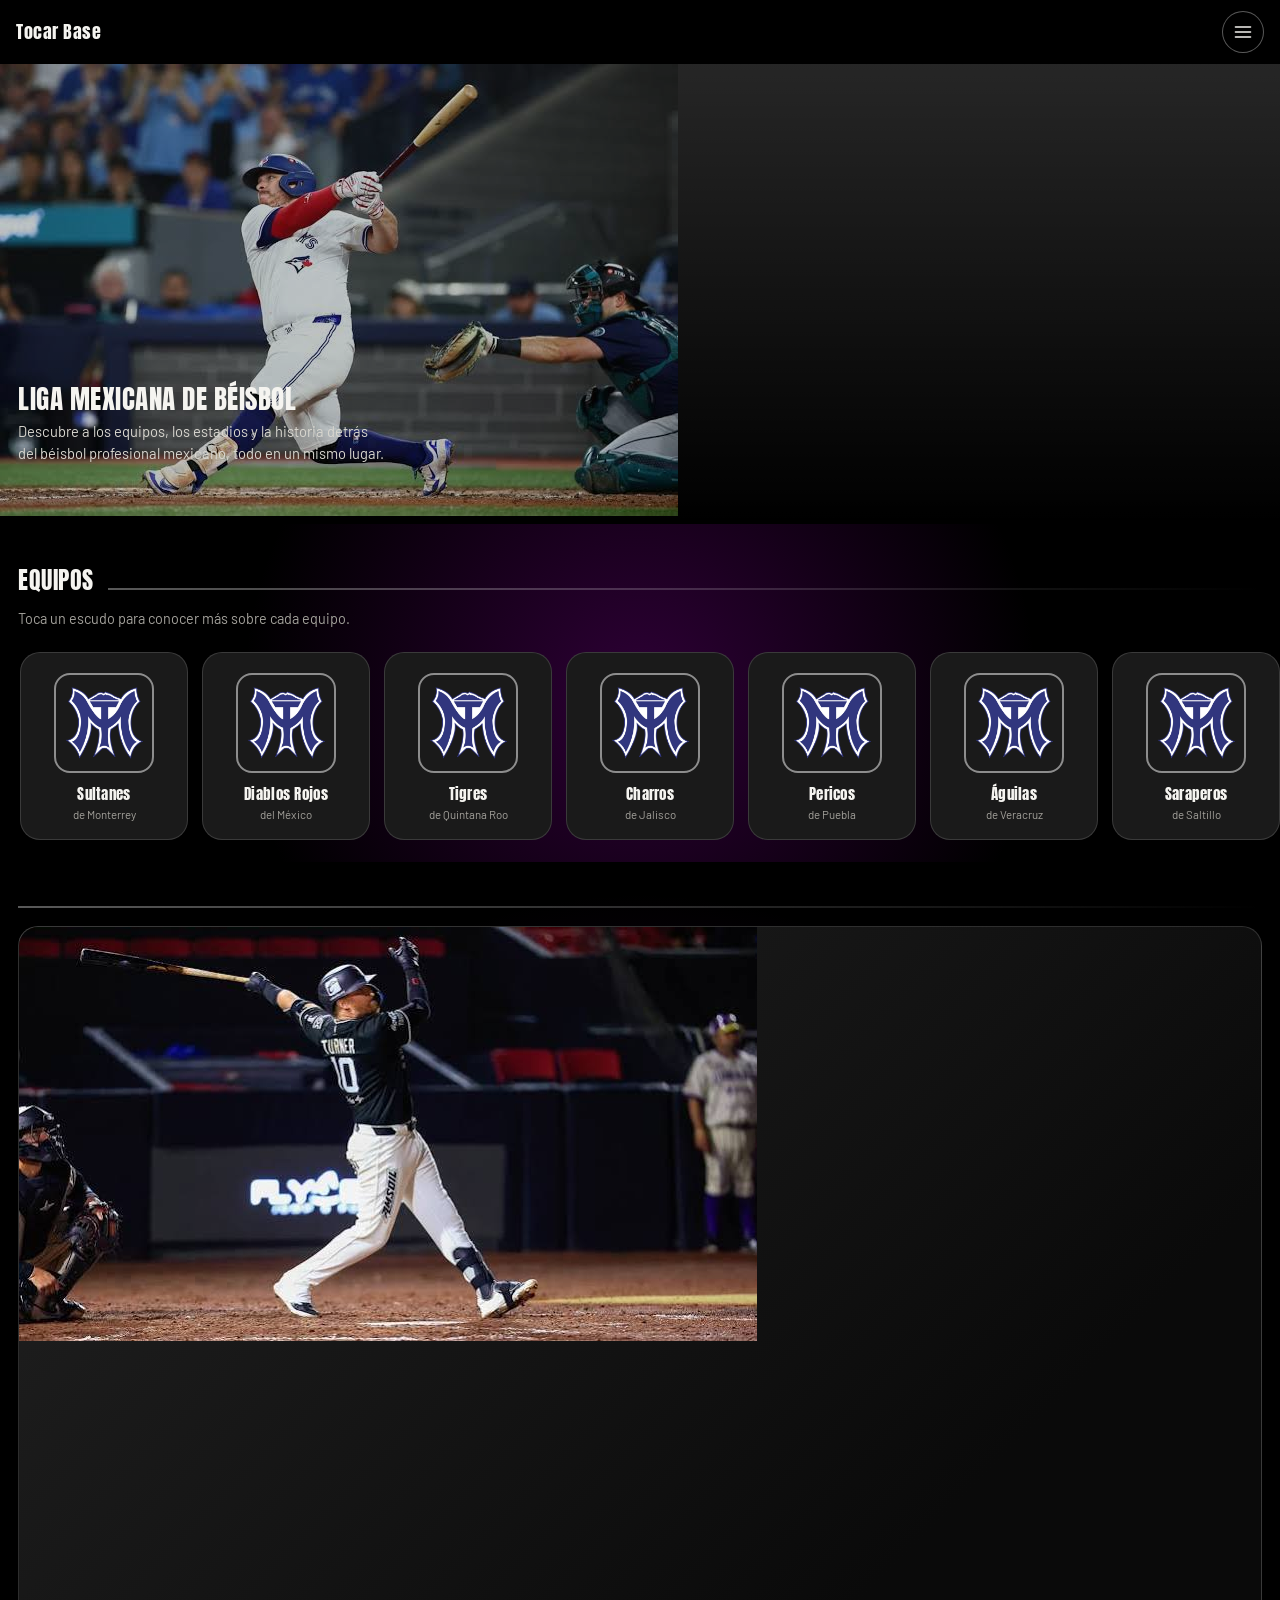
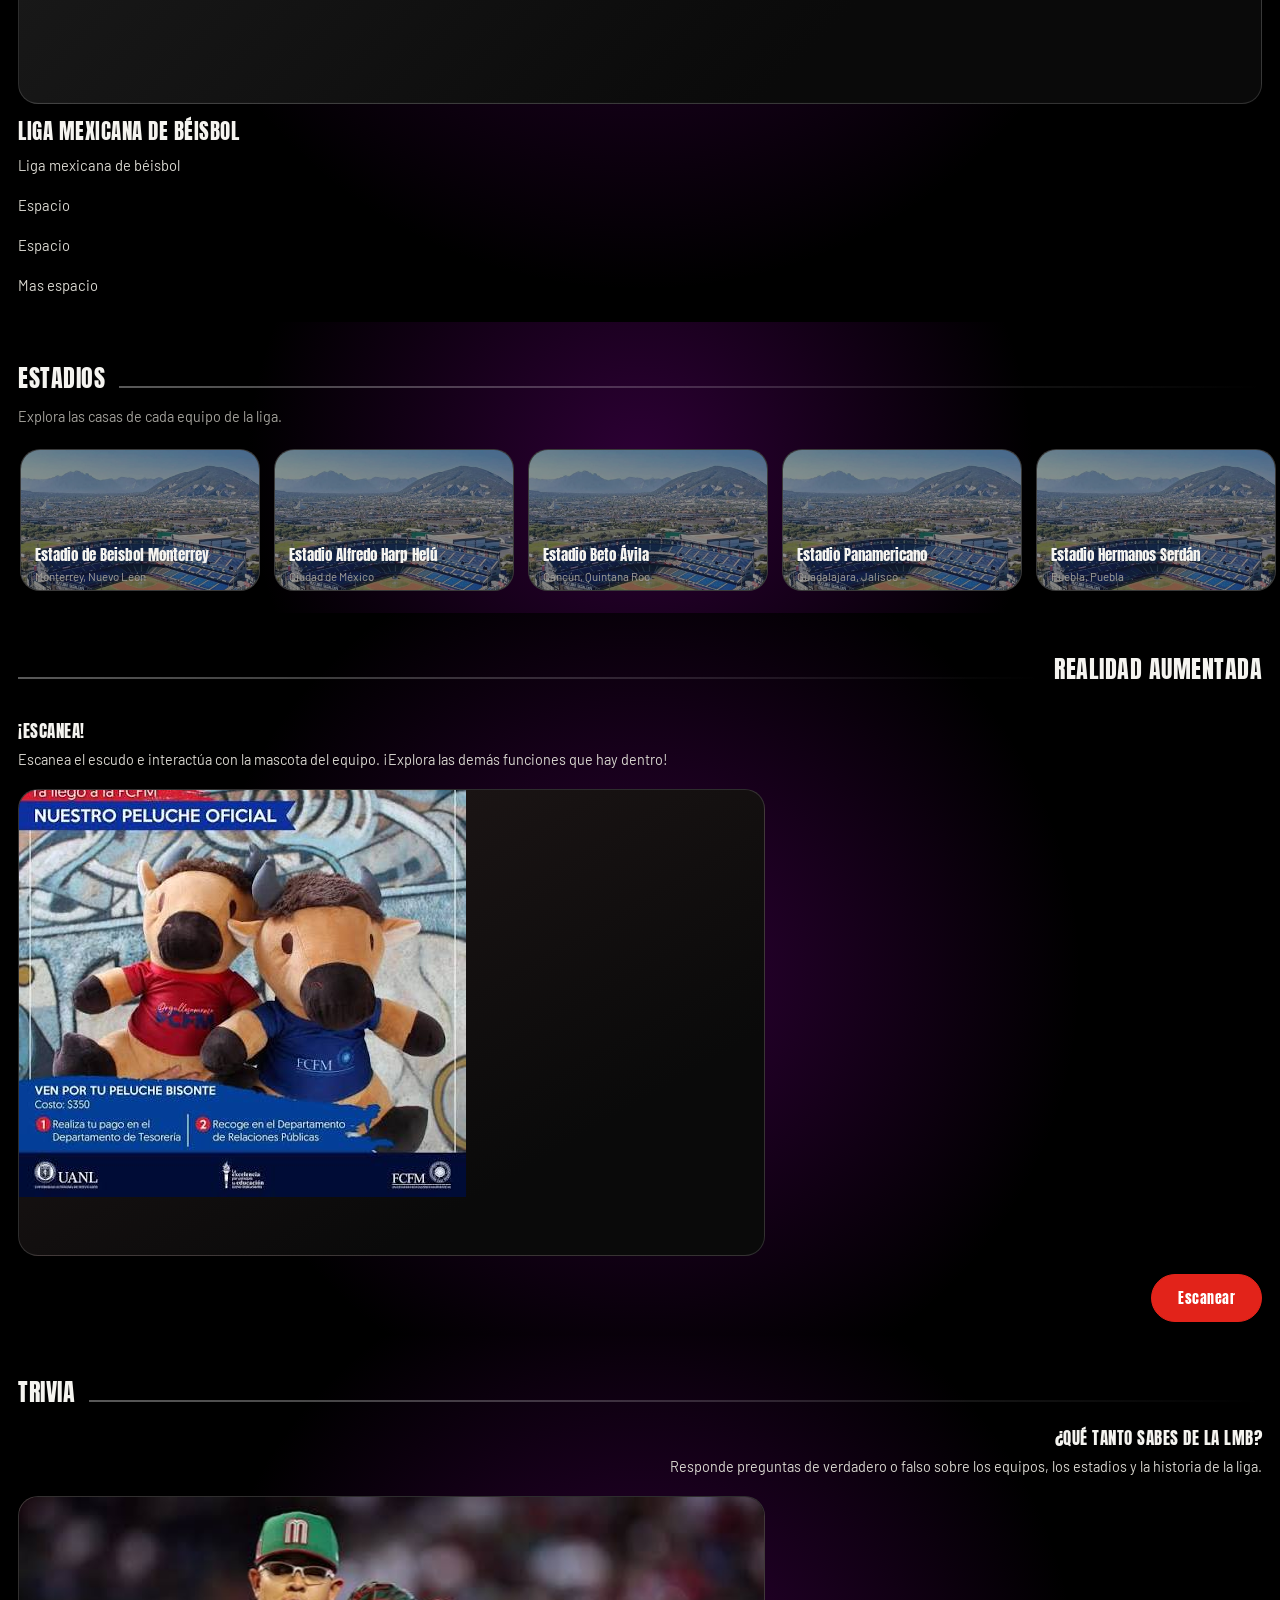
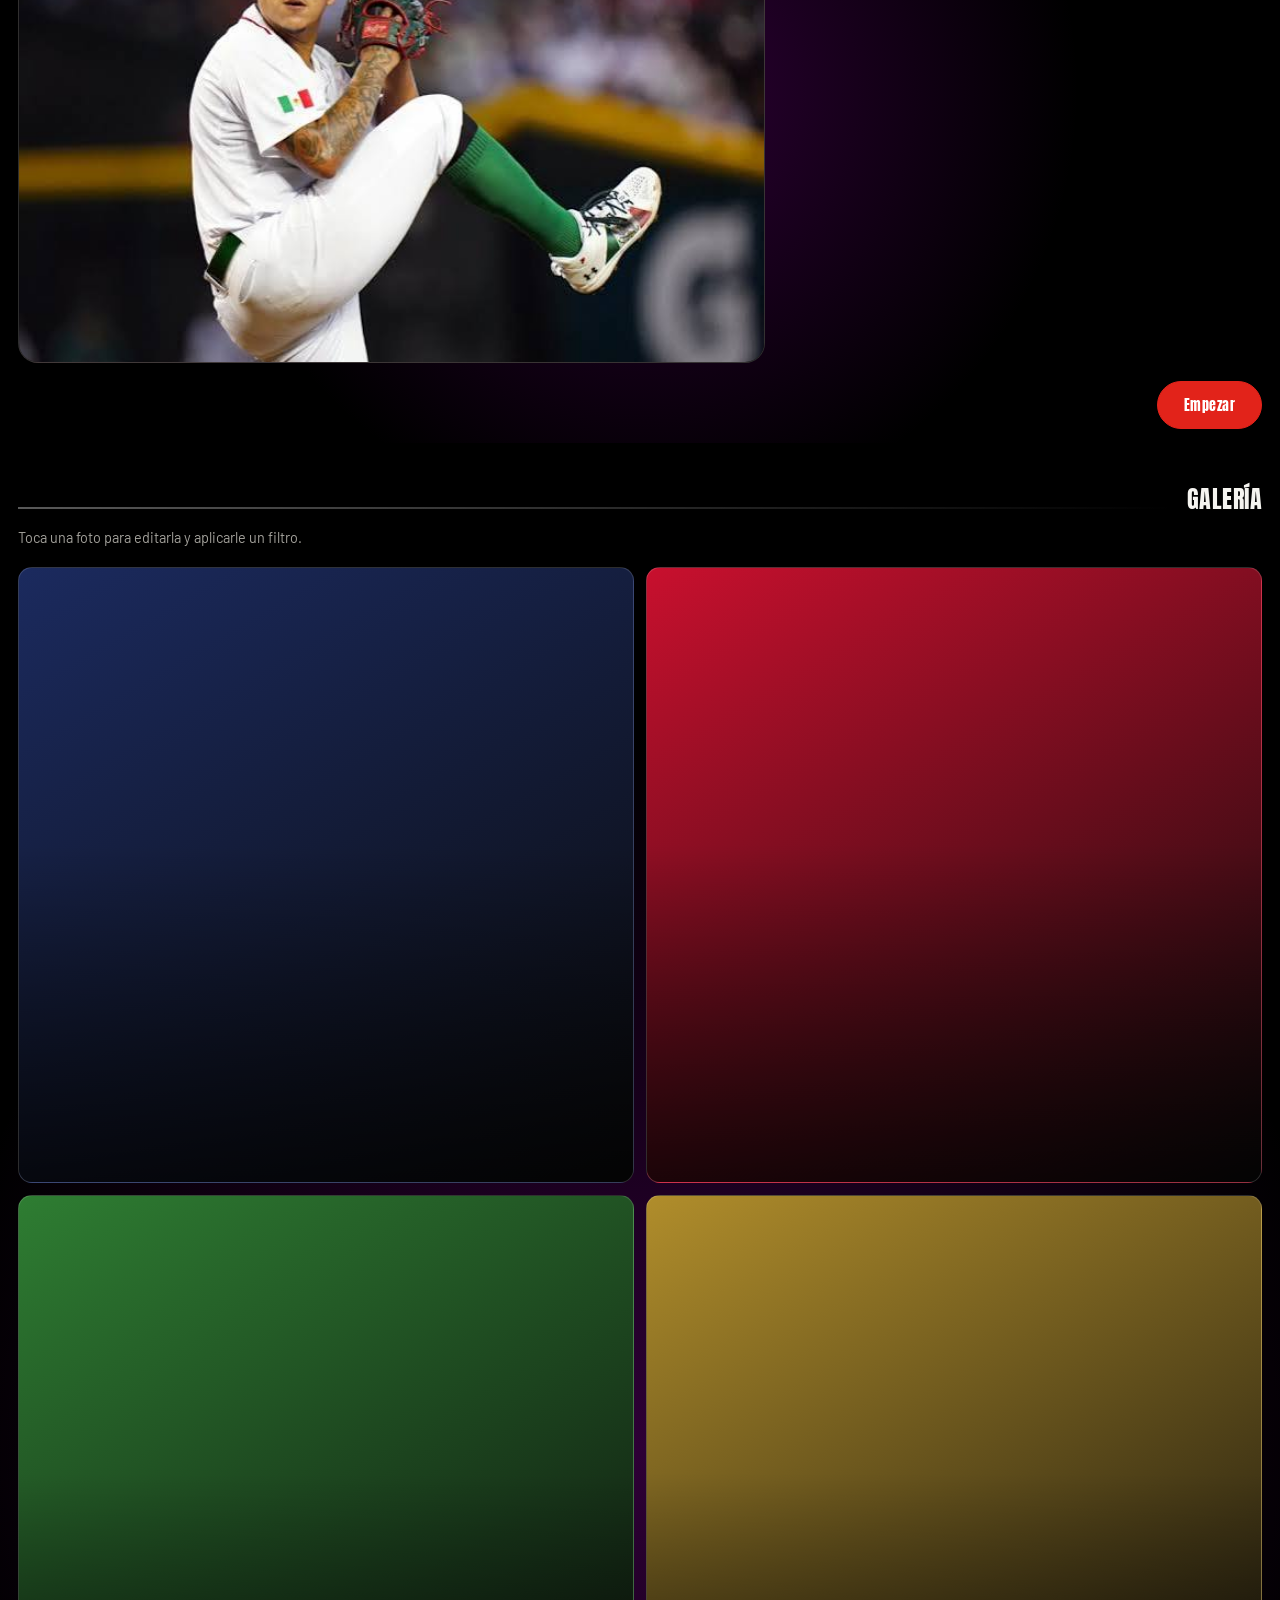
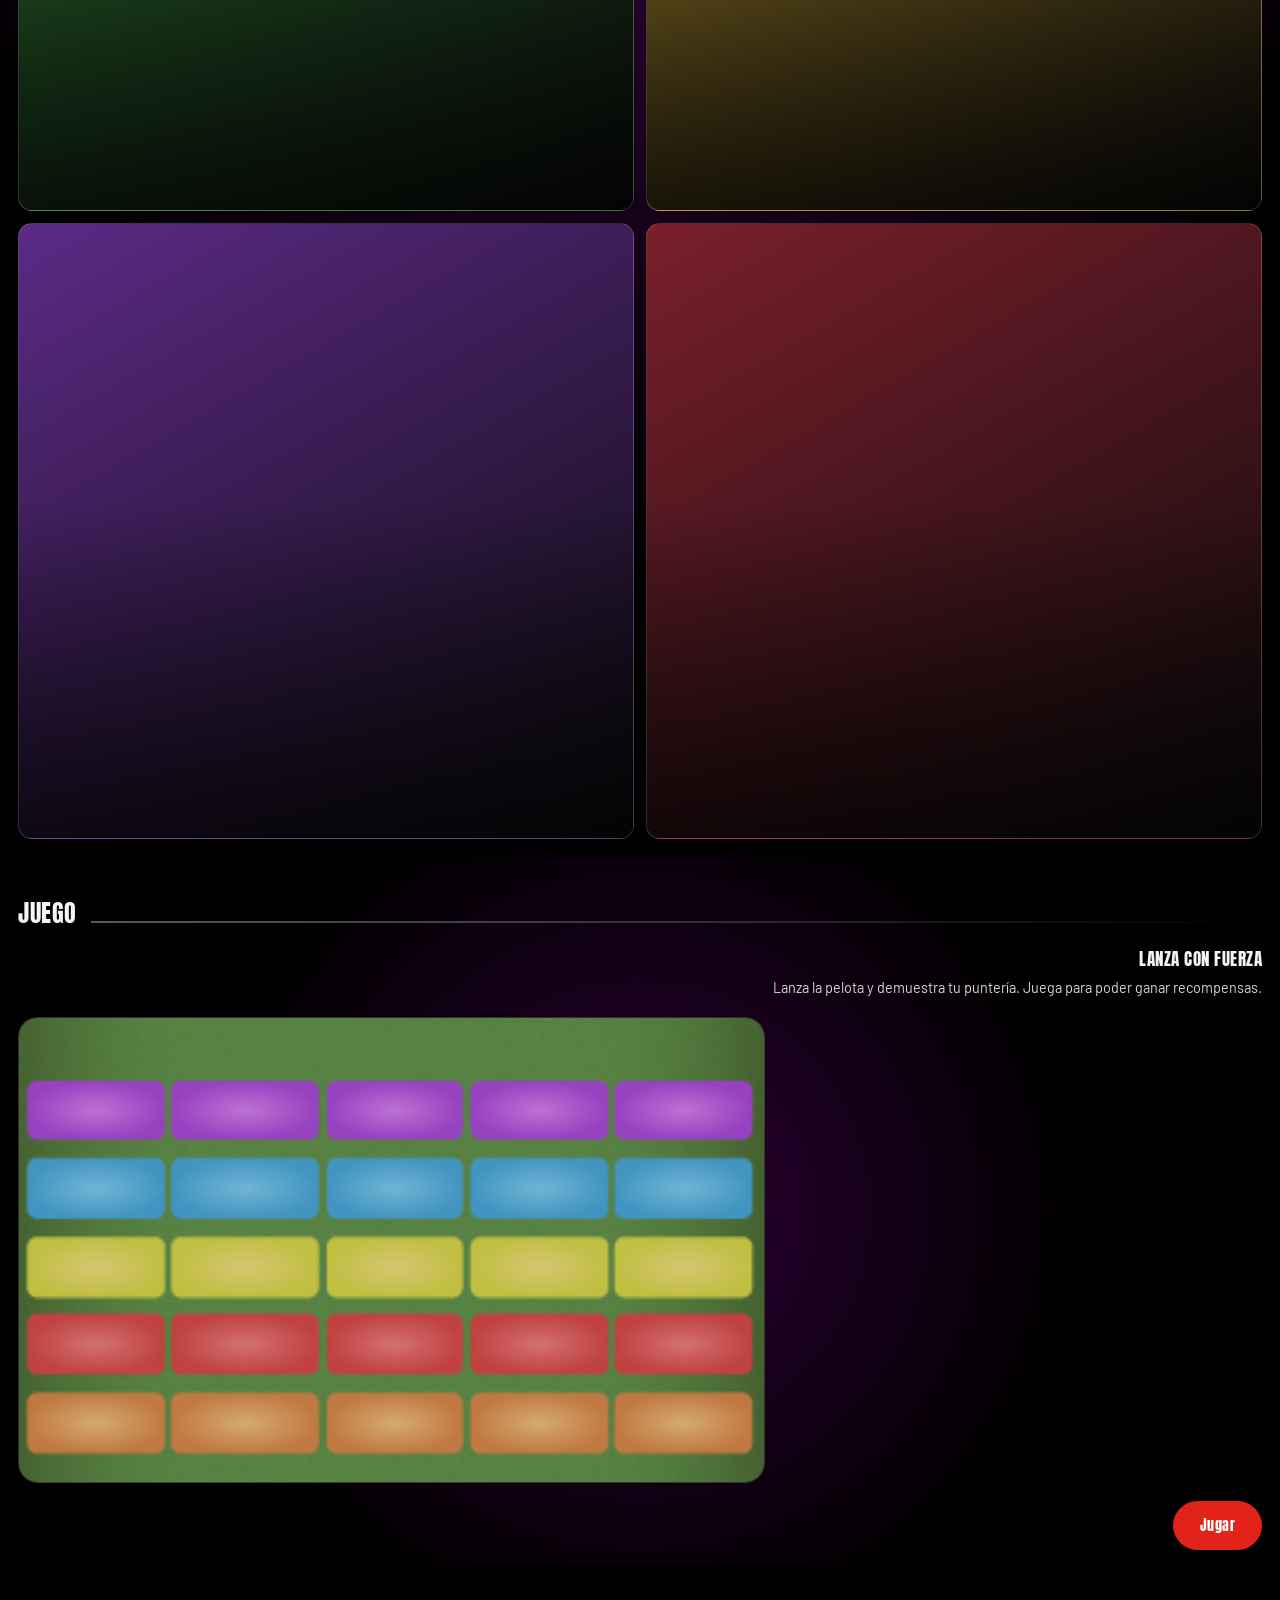
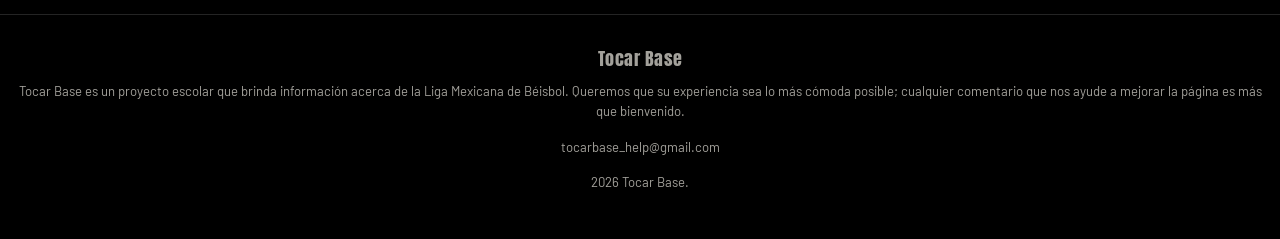
==== index.html @ af234ac7 "Imágenes Inicio" ====
<!DOCTYPE html>
<html lang="es">
<head>
<meta charset="UTF-8">
<meta name="viewport" content="width=device-width, initial-scale=1, viewport-fit=cover">
<title>Tocar Base — Liga Mexicana de Béisbol</title>
<meta name="description" content="Conoce a los equipos, estadios y la historia de la Liga Mexicana de Béisbol.">
<meta name="theme-color" content="#0a0a0a">

<!-- Tipografías -->
<link rel="preconnect" href="https://fonts.googleapis.com">
<link rel="preconnect" href="https://fonts.gstatic.com" crossorigin>
<link href="https://fonts.googleapis.com/css2?family=Anton&family=Barlow:wght@400;500;600;700&display=swap" rel="stylesheet">

<!-- Bootstrap 5 -->
<link href="https://cdnjs.cloudflare.com/ajax/libs/bootstrap/5.3.3/css/bootstrap.min.css" rel="stylesheet">

<link rel="stylesheet" href="css/styles.css">
</head>
<body>

<!--- HEADER ------------------------------------------------------>

<header class="site-header" id="siteHeader">
  <a href="#inicio" class="brand" aria-label="Tocar Base — Inicio">
    Tocar Base
  </a>
  <button class="btn-burger" type="button" data-bs-toggle="offcanvas" data-bs-target="#menuPanel" aria-controls="menuPanel" aria-label="Abrir menú">
    <svg width="20" height="20" viewBox="0 0 24 24" fill="none" stroke="currentColor" stroke-width="2" stroke-linecap="round"><path d="M3 6h18M3 12h18M3 18h18"/></svg>
  </button>
</header>

<!--- MENÚ -------------------------------------------------------->

<div class="offcanvas offcanvas-end menu-panel" tabindex="-1" id="menuPanel" aria-labelledby="menuPanelLabel">
  <div class="offcanvas-header">
    <h2 class="offcanvas-title" id="menuPanelLabel">Menú</h2>
    <button type="button" class="btn-close btn-close-white" data-bs-dismiss="offcanvas" aria-label="Cerrar"></button>
  </div>
  <div class="offcanvas-body">
    <a href="#inicio" class="nav-pill is-active" data-section="inicio">Inicio</a>
    <a href="#equipos" class="nav-pill" data-section="equipos">Equipos</a>
    <a href="#historia" class="nav-pill" data-section="historia">Historia</a>    
    <a href="#estadios" class="nav-pill" data-section="estadios">Estadios</a>
    <a href="#ar" class="nav-pill" data-section="ar">Realidad Aumentada</a>
    <a href="#trivia" class="nav-pill" data-section="trivia">Trivia</a>
    <a href="#galeria" class="nav-pill" data-section="galeria">Galería</a>
    <a href="#juego" class="nav-pill" data-section="juego">Juego</a>
    <p class="menu-foot">Tocar Base · Liga Mexicana de Béisbol<br>Contenido de ejemplo, listo para conectarse a la base de datos.</p>
  </div>
</div>

<main>

  <!--- INICIO ------------------------------------------->
  <section id="inicio" aria-label="Inicio">
    <div class="hero">
      <div class="hero bg-black bg-gradient">
        <div class="position-relative overflow-hidden w-100 opacity-75">
          <img class="hero-img" src="Images/Bateador_1.jpg" alt="Inicio Imagen" class="d-block">
        </div>
      </div>

      <div class="hero-content">
        <h1>Liga Mexicana de Béisbol</h1>
        <p>Descubre a los equipos, los estadios y la historia detrás del béisbol profesional mexicano, todo en un mismo lugar.</p>
      </div>
    </div>
  </section>

  <!--- EQUIPOS ---------------------------------------------------------------------->
  <section id="equipos" class="section" aria-label="Equipos">
    <div class="section-head">
      <h2>Equipos</h2>
      <div class="rule"></div>
    </div>
    <p class="section-sub">Toca un escudo para conocer más sobre cada equipo.</p>

    <div class="card-rail-wrap">
      
      <div class="card-rail" id="teamRail"></div>
      
    </div>
  </section>
  

  <!--- HISTORIA ------------------------------------------------------------------------->
  <section id="historia" class="section" aria-label="Historia de la liga">

    <div class="section-head">      
      <div class="rule"></div>
    </div>
    <div class="about-photo">

      <img src="Images/Bateador_2.jpg" alt="Imagen Historia">

    </div>
    <div class="about-text">
      <h2>Liga Mexicana de Béisbol</h2>

      <p>Liga mexicana de béisbol</p>
      <p>Espacio</p>
      <p>Espacio</p>
      <p>Mas espacio</p>
      
    </div>
  </section>

  <!--- ESTADIOS ------------------------------------------------------------------------------->
  <section id="estadios" class="section" aria-label="Estadios">
    <div class="section-head">
      <h2>Estadios</h2>
      <div class="rule"></div>
    </div>
    <p class="section-sub">Explora las casas de cada equipo de la liga.</p>

    <div class="card-rail-wrap">
     
      <div class="card-rail" id="stadiumRail"></div>
 
    </div>
  </section>

  <!--- REALIDAD AUMENTADA -------------------------------------------------------------------------->

  <section id="ar" class="section" aria-label="Realidad Aumentada">
    <div class="section-head">
      <div class="rule"></div>
      <h2>Realidad Aumentada</h2>
    </div>

    <div class="ar-copy">
      <h3>¡Escanea!</h3>
      <p>Escanea el escudo e interactúa con la mascota del equipo. ¡Explora las demás funciones que hay dentro!</p>
    </div>

    <div class="ar-photo col-7">
      <img src="Images/Bisonte.jpg" alt="AR Foto">
    </div>


    <div class="ar-cta">
      <button class="btn-solid" id="btnEscanear">Escanear</button>
    </div>
  </section>


  
  <!--- TRIVIA ------------------------------------------------------------------------------------->

  <section id="trivia" class="section" aria-label="Trivia">
    <div class="section-head">
      <h2>Trivia</h2>
      <div class="rule"></div>
    </div>

    <div class="juego-copy">
      <h3>¿Qué tanto sabes de la LMB?</h3>
      <p>Responde preguntas de verdadero o falso sobre los equipos, los estadios y la historia de la liga.</p>
    </div>

    <div class="trivia-photo  col-7">
      <img src="Images/Pitcher_2.jpg" alt="Trivia Foto">
    </div>


    <div class="ar-cta">
      <a href="trivia.html" class="btn-solid">Empezar</a>
    </div>
  </section>

  <!--- GALERÍA ------------------------------------------------------------------------->
  <section id="galeria" class="section" aria-label="Galería">
    <div class="section-head reverse">
      <h2>Galería</h2>
      <div class="rule"></div>
    </div>
    <p class="section-sub">Toca una foto para editarla y aplicarle un filtro.</p>

    <div class="gallery-grid" id="galleryGrid"></div>
    
  </section>

 
  <!--- JUEGO ------------------------------------------------------------------------------------------>
  <section id="juego" class="section" aria-label="Juego">
    <div class="section-head reverse">
      <div class="rule"></div>
      <h2>Juego</h2>
    </div>

    <div class="juego-copy">
      <h3>Lanza con fuerza</h3>
      <p>Lanza la pelota y demuestra tu puntería. Juega para poder ganar recompensas.</p>
    </div>

    <div class="game-photo  col-7">
      <img src="Images/Baseout.png" alt="Juego Foto">
    </div>

    <div class="juego-cta">
      <a href="juego.html" class="btn-solid" id="btnJugar">Jugar</a>
    </div>
  </section>

</main>

<!--- FOOTER ---------------------------------------------------------------------------------------------->

<footer class="site-footer">
  <div class="brand">
    Tocar Base
  </div>
  <p>Tocar Base es un proyecto escolar que brinda información acerca de la Liga Mexicana de Béisbol. Queremos que su experiencia sea lo más cómoda posible; cualquier comentario que nos ayude a mejorar la página es más que bienvenido.</p>
  <p>tocarbase_help@gmail.com</p>
  <p>2026 Tocar Base.</p>
</footer>

<!--- GALERÍA ------------------------------------------------------------------------------------------>

<div class="editor-overlay" id="editorOverlay">
  <div class="editor-card">
    <div class="editor-head">
      <h3 id="editorTitle">Editar foto</h3>
      <button class="circle-btn" id="closeEditor" aria-label="Cerrar editor">
        <svg width="16" height="16" viewBox="0 0 24 24" fill="none" stroke="currentColor" stroke-width="2"><path d="M18 6L6 18M6 6l12 12"/></svg>
      </button>
    </div>

    <div class="editor-canvas-wrap">
      <canvas id="editorCanvas" width="320" height="320"></canvas>
    </div>

    <div class="filter-row">
      <button class="chip" data-filter="none">Original</button>
      <button class="chip" data-filter="bn">Desenfoque</button>
      <button class="chip" data-filter="sepia">Pixelado</button>
      <button class="chip" data-filter="vintage">Térmica</button>
    </div>

    <div class="editor-slider">
      <label for="brightnessRange">Saturación</label>
      <input type="range" class="form-range" id="brightnessRange" min="60" max="140" value="100">
    </div>

    <div class="editor-actions">
      <button class="btn-ghost" id="cancelEditor">Cancelar</button>
      <button class="btn-solid" id="downloadEditor">Guardar</button>
    </div>
  </div>
</div>


<script src="https://cdnjs.cloudflare.com/ajax/libs/bootstrap/5.3.3/js/bootstrap.bundle.min.js"></script>
<script src="js/data.js"></script>
<script src="js/app.js"></script>
</body>
</html>
---- css/styles.css ----
/* =========================================================================
   TOCAR BASE — Liga Mexicana de Béisbol
   Hoja de estilos principal (mobile-first)
   ========================================================================= */

:root{
  --bg: #000000;
  --bg-elev: #131313;
  --surface: #1a1a1a;
  --surface-2: #201f1f;
  --border: rgba(255,255,255,.14);
  --border-strong: rgba(255,255,255,.35);
  --text: #f5f4f0;
  --text-muted: #a3a19b;
  --accent: #e2231a;
  --accent-dim: #8f1512;
  --radius-lg: 20px;
  --radius-md: 14px;
  --radius-pill: 999px;
  --header-h: 64px;
  --font-display: "Anton", "Arial Narrow", sans-serif;
  --font-body: "Barlow", "Segoe UI", sans-serif;
}

*{ box-sizing: border-box; }

html{ scroll-behavior: smooth; }
@media (prefers-reduced-motion: reduce){
  html{ scroll-behavior: auto; }
  *{ animation-duration: .001ms !important; transition-duration: .001ms !important; }
}

body{
  background: var(--bg);
  color: var(--text);
  font-family: var(--font-body);
  margin: 0;
  padding-top: var(--header-h);
  -webkit-font-smoothing: antialiased;
}

/* La página de detalle (detalle.html) no usa el header fijo del sitio;
   su propia barra superior (.detail-top) va pegada al borde superior. */
body.page-detalle{ padding-top: 0; }

h1,h2,h3, .display{
  font-family: var(--font-display);
  text-transform: uppercase;
  letter-spacing: .5px;
  font-weight: 400;
  line-height: 1;
}

a{ color: inherit; text-decoration: none; }

::selection{ background: var(--accent); color: #fff; }

:focus-visible{
  outline: 2px solid var(--accent);
  outline-offset: 3px;
}

.container-app{
  max-width: 640px;
  margin: 0 auto;
  padding-inline: 18px;
}

/* ---------- Header ---------- */
.site-header{
  position: fixed;
  inset: 0 0 auto 0;
  height: var(--header-h);
  z-index: 1050;
  display: flex;
  align-items: center;
  justify-content: space-between;
  padding-inline: 16px;
  background: linear-gradient(to bottom, rgba(0,0,0,.75), rgba(0,0,0,0));
  transition: background-color .25s ease, box-shadow .25s ease;
}
.site-header.is-solid{
  background: rgba(10,10,10,.92);
  backdrop-filter: blur(6px);
  box-shadow: 0 1px 0 var(--border);
}

.brand{
  display: flex;
  align-items: center;
  gap: 8px;
  font-family: var(--font-display);
  font-size: 1.15rem;
  letter-spacing: .5px;
}
.brand svg{ width: 30px; height: 30px; flex: none; }

.btn-burger{
  width: 42px;
  height: 42px;
  border-radius: var(--radius-pill);
  border: 1px solid var(--border-strong);
  background: rgba(0,0,0,.35);
  display: flex;
  align-items: center;
  justify-content: center;
  color: var(--text);
}
.btn-burger:hover{ background: rgba(255,255,255,.08); }

/* ---------- Offcanvas menu ---------- */
.offcanvas.menu-panel{
  width: min(320px, 84vw);
  background: var(--bg-elev);
  border-left: 1px solid var(--border);
  color: var(--text);
  z-index: 1051;
}
.menu-panel .offcanvas-header{
  padding: 22px 20px 6px;
}
.menu-panel .offcanvas-title{
  font-family: var(--font-display);
  font-size: 1.4rem;
  letter-spacing: 1px;
}
.menu-panel .offcanvas-body{
  padding: 10px 20px 24px;
  display: flex;
  flex-direction: column;
  gap: 12px;
}
.nav-pill{
  display: block;
  text-align: center;
  padding: 14px 18px;
  border: 1px solid var(--border-strong);
  border-radius: var(--radius-pill);
  font-family: var(--font-display);
  letter-spacing: 1px;
  font-size: 1rem;
  color: var(--text);
  background: transparent;
}
.nav-pill:hover{ background: rgba(255,255,255,.06); }
.nav-pill.is-active{
  background: var(--accent);
  border-color: var(--accent);
  color: #fff;
}
.menu-foot{
  margin-top: auto;
  padding-top: 18px;
  border-top: 1px solid var(--border);
  font-size: .8rem;
  color: var(--text-muted);
}

/* ---------- Hero / Inicio ---------- */
.hero{
  position: relative;
  height: 40vh;
  min-height: 460px;
  max-height: 720px;
  overflow: hidden;
}

.mask{
  height:60%;
  background:linear-gradient(to top, #000 40%, transparent 100%);
  pointer-events:none;
}
.diamond-pattern{
  position: absolute; inset: 0;
  opacity: .5;
  mix-blend-mode: overlay;
  background-image: repeating-linear-gradient(115deg, rgba(255,255,255,.09) 0 2px, transparent 2px 26px);
  pointer-events: none;
}
.hero-content{
  position: absolute;
  left: 0; 
  bottom: 60px;
  padding-inline: 18px;
  z-index: 2;
}
.hero-logo{
  width: 58px; height: 58px;
  margin-bottom: 10px;
  filter: drop-shadow(0 2px 6px rgba(0,0,0,.5));
}
.hero-content h1{
  font-size: 1.7rem;
  margin: 0 0 8px;
}
.hero-content p{
  color: #d8d6cf;
  font-size: .92rem;
  max-width: 46ch;
  margin: 0;
}
.hero .carousel-indicators{
  bottom: 6px;
  margin-bottom: 0;
}
.hero .carousel-indicators [data-bs-target]{
  width: 7px; height: 7px;
  border-radius: 50%;
  background-color: rgba(255,255,255,.45);
  border: none;
  opacity: 1;
}
.hero .carousel-indicators .active{ background-color: var(--accent); }

/* ---------- Sections ---------- */
.section{
  padding: 44px 0 8px;
  scroll-margin-top: var(--header-h);
  background: radial-gradient( circle at 50% 50%,
  rgba(130, 0, 153, 1)   0%,
  rgba(130, 0, 153, 0.35) 0%,
  transparent 60%);
}
.section-head{
  display: flex;
  align-items: baseline;
  gap: 14px;
  padding-inline: 18px;
  margin-bottom: 18px;
}
.section-head h2{
  font-size: 1.5rem;
  white-space: nowrap;
}
.section-head .rule{
  height: 2px;
  flex: 1;
  background: linear-gradient(to right, var(--border-strong), transparent);
}
.section-sub{
  padding-inline: 18px;
  color: var(--text-muted);
  font-size: .9rem;
  margin: -10px 0 18px;
}


/* ---------- Card carousel (equipos / estadios) ---------- */
.card-rail-wrap{ position: relative; }
.card-rail{
  display: flex;
  gap: 14px;
  overflow-x: auto;
  scroll-snap-type: x mandatory;
  padding: 4px 18px 14px;
  margin-left: 20px;
  scrollbar-width: none;
}
.card-rail::-webkit-scrollbar{ display: none; }

.rail-btn{
  position: absolute;
  top: 50%;
  translate: 0 -50%;
  width: 36px; height: 36px;
  border-radius: 50%;
  border: 1px solid var(--border-strong);
  background: rgba(10,10,10,.75);
  color: var(--text);
  display: flex; align-items: center; justify-content: center;
  z-index: 3;
}
.rail-btn.prev{ left: 4px; }
.rail-btn.next{ right: 4px; }
@media (max-width: 480px){ .rail-btn{ display: none; } }

.team-card{
  flex: 0 0 auto;
  width: 148px;
  scroll-snap-align: start;
  border: 1px solid var(--border);
  border-radius: var(--radius-lg);
  background: var(--surface);
  padding: 16px 12px 14px;
  text-align: center;
  cursor: pointer;
  transition: border-color .2s ease, transform .2s ease;
}
.team-card:hover{
  border-color: var(--border-strong);
  transform: translateY(-2px);
}
.team-shield{
  width: 76px; height: 76px;
  margin: 0 auto 12px;
  border-radius: 16px;
  display: flex; align-items: center; justify-content: center;
  font-family: var(--font-display);
  font-size: 1.5rem;
  color: #fff;
  border: 2px solid rgba(255,255,255,.5);
  overflow: hidden;
  padding:5px;
  box-sizing: border-box;
}

.team-shield img{

  width: 100%;
  height: auto;

}
.team-card .name{
  font-family: var(--font-display);
  font-size: .95rem;
  letter-spacing: .3px;
  line-height: 1.15;
}
.team-card .city{
  font-size: .72rem;
  color: var(--text-muted);
  margin-top: 4px;
}

.stadium-card{
  flex: 0 0 auto;
  width: 220px;
  scroll-snap-align: start;
  border: 1px solid var(--border);
  border-radius: var(--radius-lg);
  overflow: hidden;
  cursor: pointer;
  background: var(--surface);
  transition: border-color .2s ease, transform .2s ease;
}
.stadium-card:hover{ border-color: var(--border-strong); transform: translateY(-2px); }
.stadium-card .photo{
  height: 120px;
  position: relative;
}
.stadium-card .photo .badge-mini{
  position: absolute; top: 10px; left: 10px;
  width: 30px; height: 30px;
  border-radius: 8px;
  border: 1.5px solid rgba(255,255,255,.6);
  display: flex; align-items: center; justify-content: center;
  font-family: var(--font-display);
  font-size: .75rem;
  color: #fff;
  background: rgba(0,0,0,.25);
}

.photo img {

  max-width: 100%;
  height: auto;
  position:absolute;
  opacity: 50%;

}
.stadium-card .info{ padding: 12px 14px 0; position:relative; top:60%; height: 100%;}

.stadium-card .name{
  font-family: var(--font-display);
  font-size: .95rem;
  line-height: 1.15;
}
.stadium-card .city{
  font-size: .72rem;
  color: var(--text-muted);
  margin-top: 4px;
}

/* ---------- Detail overlay (equipo / estadio) ---------- */
.detail-overlay{
  position: fixed;
  inset: 0;
  z-index: 1100;
  background: var(--bg);
  transform: translateY(100%);
  transition: transform .32s ease;
  overflow-y: auto;
  visibility: hidden;
}
.detail-overlay.is-open{
  transform: translateY(0);
  visibility: visible;
}
.detail-top{
  position: sticky;
  top: 0;
  z-index: 2;
  display: flex;
  align-items: center;
  justify-content: space-between;
  padding: 14px 14px 0;
}
.detail-top .circle-btn{
  width: 40px; height: 40px;
  border-radius: 50%;
  border: 1px solid var(--border-strong);
  background: rgba(10,10,10,.6);
  color: var(--text);
  display: flex; align-items: center; justify-content: center;
}
.detail-nav{ display: flex; gap: 8px; }

.detail-hero{
  height: 48vh;
  min-height: 300px;
  margin-top: -54px;
  position: relative;
  overflow: hidden;
  display: flex;
  align-items: flex-end;
  padding: 24px 20px;
}
.detail-hero::before{
  content:"";
  position: absolute; inset: 0;
  background: linear-gradient(to top, var(--bg) 4%, rgba(0,0,0,.25) 60%, rgba(0,0,0,.15));
}
.detail-hero .shield-lg{
  width: 64px; height: 64px;
  border-radius: 16px;
  border: 2px solid rgba(255,255,255,.6);
  display: flex; align-items: center; justify-content: center;
  font-family: var(--font-display);
  color: #fff;
  font-size: 1.4rem;
  margin-bottom: 12px;
  position: relative; z-index: 1;
}
.detail-hero .titles{ position: relative; z-index: 1; }
.detail-hero h2{ font-size: 1.7rem; margin: 0; }
.detail-hero .sub{ color: var(--text-muted); font-size: .9rem; margin-top: 2px; }

.detail-body{ padding: 20px 20px 60px; }
.detail-body p.lead-text{
  color: #d8d6cf;
  font-size: .96rem;
  line-height: 1.6;
}

.stat-grid{
  display: grid;
  grid-template-columns: repeat(3, 1fr);
  gap: 10px;
  margin: 18px 0 8px;
}
.stat-box{
  border: 1px solid var(--border);
  border-radius: var(--radius-md);
  padding: 12px 8px;
  text-align: center;
  background: var(--surface);
}
.stat-box .val{
  font-family: var(--font-display);
  font-size: 1.05rem;
  color: var(--accent);
}
.stat-box .lbl{
  font-size: .68rem;
  text-transform: uppercase;
  letter-spacing: .5px;
  color: var(--text-muted);
  margin-top: 2px;
}

.detail-gallery-head{
  display: flex;
  align-items: baseline;
  gap: 12px;
  margin: 26px 0 12px;
}
.detail-gallery-head h3{
  font-size: 1.05rem;
  white-space: nowrap;
}
.detail-gallery-head .rule{
  height: 2px;
  flex: 1;
  background: linear-gradient(to right, var(--border-strong), transparent);
}

.detail-body .card-rail-wrap .card-rail,
.detail-body .card-rail-wrap .mini-gallery{ padding: 4px 0 6px; }

.mini-gallery{
  display: flex;
  gap: 10px;
  overflow-x: auto;
  scroll-snap-type: x mandatory;
  scrollbar-width: none;
}
.mini-gallery::-webkit-scrollbar{ display: none; }
.mini-gallery .thumb{
  flex: 0 0 auto;
  width: 150px; height: 100px;
  scroll-snap-align: start;
  border-radius: var(--radius-md);
  border: 1px solid var(--border);
}

/* ---------- Galería ---------- */
.gallery-grid{
  display: grid;
  grid-template-columns: repeat(2, 1fr);
  gap: 12px;
  padding: 0 18px 10px;
}
.gallery-tile{
  aspect-ratio: 1 / 1;
  border-radius: var(--radius-md);
  border: 1px solid var(--border);
  cursor: pointer;
  position: relative;
  overflow: hidden;
  display: flex;
  align-items: flex-end;
  padding: 10px;
}
.gallery-tile::after{
  content:"";
  position: absolute; inset: 0;
  background: linear-gradient(to top, rgba(0,0,0,.65), rgba(0,0,0,0) 55%);
}
.gallery-tile span{
  position: relative; z-index: 1;
  font-size: .78rem;
  color: #fff;
}
.gallery-tile svg{
  position: absolute; right: 8px; top: 8px; z-index: 1;
  opacity: .85;
  width: 18px; height: 18px;
}

/* Editor de fotos */
.editor-overlay{
  position: fixed; inset: 0;
  z-index: 1200;
  background: rgba(0,0,0,.7);
  display: none;
  align-items: center;
  justify-content: center;
  padding: 18px;
}
.editor-overlay.is-open{ display: flex; }
.editor-card{
  width: 100%;
  max-width: 420px;
  background: var(--bg-elev);
  border: 1px solid var(--border);
  border-radius: var(--radius-lg);
  overflow: hidden;
}
.editor-head{
  display: flex; 
  align-items: center; 
  justify-content: space-between;
  padding: 14px 16px;
  border-bottom: 1px solid var(--border);
}
.editor-head h3{ font-size: 1.05rem; }

.editor-head .circle-btn{
  width: 40px; height: 40px;
  border-radius: 50%;
  border: 1px solid var(--border-strong);
  background: rgba(10,10,10,.6);
  color: var(--text);
  display: flex; align-items: center; justify-content: center;
}

.editor-canvas-wrap{
  padding: 16px;
  display: flex;
  justify-content: center;
}
.editor-canvas-wrap canvas{
  width: 100%;
  max-width: 320px;
  aspect-ratio: 1/1;
  border-radius: var(--radius-md);
  border: 1px solid var(--border);
}
.filter-row{
  display: flex;
  gap: 8px;
  overflow-x: auto;
  padding: 4px 16px 16px;
  scrollbar-width: none;
}
.filter-row::-webkit-scrollbar{ display: none; }
.chip{
  flex: 0 0 auto;
  padding: 8px 14px;
  border-radius: var(--radius-pill);
  border: 1px solid var(--border-strong);
  background: transparent;
  color: var(--text);
  font-size: .82rem;
}
.chip.is-active{ background: var(--accent); border-color: var(--accent); color: #fff; }

.editor-slider{ padding: 4px 16px 8px; }
.editor-slider label{
  font-size: .78rem;
  color: var(--text-muted);
  display: block;
  margin-bottom: 6px;
}
.editor-actions{
  display: flex;
  gap: 10px;
  padding: 6px 16px 18px;
}
.btn-ghost, .btn-solid{
  padding: 13px 26px;
  border-radius: var(--radius-pill);
  font-family: var(--font-display);
  letter-spacing: .5px;
  font-size: .85rem;
  text-align: center;
  border: 1px solid var(--border-strong);
  background: transparent;
  color: var(--text);
  display: inline-block;
}
.btn-solid{ background: var(--accent); border-color: var(--accent); color: #fff; }
.btn-block{ display: block; width: 100%; }
.editor-actions > *, .confirm-actions > *{ flex: 1; }

/* ---------- Footer ---------- */
.site-footer{
  border-top: 1px solid var(--border);
  margin-top: 50px;
  padding: 30px 18px;
  text-align: center;
  color: var(--text-muted);
  font-size: .82rem;
}
.site-footer .brand{ justify-content: center; margin-bottom: 10px; }
.social-row{
  display: flex;
  gap: 12px;
  justify-content: center;
  margin: 16px 0;
}
.social-row a{
  width: 36px; height: 36px;
  border-radius: 50%;
  border: 1px solid var(--border);
  display: flex; align-items: center; justify-content: center;
}
.social-row a:hover{ border-color: var(--border-strong); }

@media (min-width: 700px){
  .container-app{ max-width: 680px; }
}

/* =========================================================================
   Ajustes de tamaño: tarjetas de Equipos / Estadios más grandes (home)
   ========================================================================= */
.team-card{ width: 168px; padding: 20px 14px 16px; }
.team-shield{ width: 100px; height: 100px; font-size: 1.7rem; }
.stadium-card{ width: 240px; }
.stadium-card .photo{ height: 140px; }

/* Encabezado de sección invertido: la línea va antes que el texto,
   y el texto queda alineado a la derecha (Realidad Aumentada / Juego) */
.section-head.reverse{ flex-direction: row-reverse; }
.section-head.reverse h2{ text-align: right; }

/* =========================================================================
   Bloque "Historia" (about)
   ========================================================================= */
.about-photo{
  margin: 0 18px 18px;
  aspect-ratio: 16 / 10;
  border-radius: var(--radius-lg);
  border: 1px solid var(--border);
  background: linear-gradient(135deg, #232323, #0a0a0a 75%);
  background-size: cover;
  background-position: center;
  overflow: hidden;

 
}

.about-photo img{

  max-width: 160%;
  height: auto;

}

.about-text{ padding-inline: 18px; }
.about-text h2{ font-size: 1.3rem; margin-bottom: 10px; }
.about-text p{ color: #d8d6cf; font-size: .92rem; line-height: 1.65; }

/* =========================================================================
   Stat pills (Ciudad / Inauguración / Liga / Capacidad, etc.)
   ========================================================================= */
.stat-pills{
  display: flex;
  flex-direction: column;
  gap: 12px;
  margin: 22px 0 6px;
}
.stat-pill{
  border: 1px solid var(--border-strong);
  border-radius: var(--radius-md);
  padding: 14px;
  text-align: center;
  background: transparent;
}
.stat-pill .val{
  font-family: var(--font-display);
  color: var(--accent);
  font-size: 1.05rem;
  letter-spacing: .5px;
}
.stat-pill .lbl{ color: var(--text-muted); font-size: .8rem; margin-top: 2px; }

.lead-text-2{ margin-top: 14px; }

/* =========================================================================
   Bloque "Estadísticas" (página de equipo)
   ========================================================================= */
.stat-card{
  background: var(--surface);
  border: 1px solid var(--border);
  border-radius: var(--radius-md);
  padding: 16px;
  margin-bottom: 12px;
}
.stat-card .lbl{
  font-size: .7rem;
  text-transform: uppercase;
  letter-spacing: .6px;
  color: var(--text-muted);
}
.stat-card .val{
  font-family: var(--font-display);
  font-size: 2rem;
  margin-top: 6px;
  line-height: 1;
}
.stat-card .note{ font-size: .78rem; color: var(--text-muted); margin-top: 6px; }
.stat-card .val-row{
  display: flex;
  align-items: center;
  justify-content: space-between;
  gap: 12px;
}
.stat-card .sparkline{ flex: none; }

.racha-box{
  margin-top: 14px;
  background: var(--bg-elev);
  border: 1px solid var(--border);
  border-radius: var(--radius-md);
  padding: 12px 14px;
}

/* =========================================================================
   Bloque "Fotos" (página de estadio)
   ========================================================================= */
.foto-feature{
  width: 100%;
  aspect-ratio: 16 / 10;
  border-radius: var(--radius-lg);
  border: 1px solid var(--border);
}
.foto-caption{
  text-align: center;
  color: var(--text-muted);
  font-size: .85rem;
  margin-top: 12px;
}
.foto-dots{
  display: flex;
  gap: 8px;
  justify-content: center;
  margin-top: 10px;
}
.foto-dots button{
  width: 7px; height: 7px;
  border-radius: 50%;
  border: none;
  background: rgba(255,255,255,.3);
  padding: 0;
}
.foto-dots button.is-active{ background: var(--accent); width: 20px; border-radius: 4px; }

/* =========================================================================
   Realidad Aumentada — sección en Home
   ========================================================================= */
.ar-photo{
  margin: 18px 18px 0;
  aspect-ratio: 16 / 10;
  border-radius: var(--radius-lg);
  border: 1px solid var(--border);
  background: linear-gradient(150deg, #241a1a, #0a0a0a 75%);
  overflow: hidden;
}

.ar-photo img{

  max-width: 100%;
  height: auto;
  position: relative;
  bottom: 40px;

}
.ar-copy{ padding: 16px 18px 0; }
.ar-copy h3{ font-size: 1.05rem; margin-bottom: 8px; }
.ar-copy p{ color: #d8d6cf; font-size: .9rem; line-height: 1.6; }
.ar-cta{ padding: 18px 18px 6px; text-align: right; }

.juego-copy{ padding: 0 18px; text-align: right; }
.juego-copy h3{ font-size: 1.05rem; margin-bottom: 8px; }
.juego-copy p{ color: #d8d6cf; font-size: .9rem; line-height: 1.6; }
.juego-cta{ padding: 18px 18px 6px; text-align: right; }

/* =========================================================================
   Modal de instrucciones (reutilizado por AR y por el Juego)
   ========================================================================= */
.instructions-modal, .confirm-modal{
  position: fixed;
  inset: 0;
  z-index: 1300;
  background: rgba(0,0,0,.7);
  display: none;
  align-items: center;
  justify-content: center;
  padding: 20px;
}
.instructions-modal.is-open, .confirm-modal.is-open{ display: flex; }

.instructions-card{
  width: 100%;
  max-width: 380px;
  background: var(--surface-2);
  border: 1px solid var(--border);
  border-radius: var(--radius-lg);
  padding: 24px 20px;
}
.instructions-card p{ color: var(--text); font-size: .95rem; line-height: 1.55; margin-bottom: 14px; }

.instructions-example{
  display: flex;
  align-items: center;
  justify-content: center;
  gap: 6px;
  margin: 18px 0;
}
.example-card{
  width: 84px; height: 118px;
  border-radius: 10px;
  background: #eceae4;
  color: #1a1a1a;
  display: flex; align-items: center; justify-content: center;
  font-size: .7rem;
  font-weight: 600;
  flex: none;
}
.example-arrow{ color: var(--text-muted); flex: none; }
.example-card.shield-face{ background: #eceae4; }
.mini-shield{
  width: 44px; height: 44px;
  border-radius: 8px;
  background: linear-gradient(145deg, #1B2A5E, #C9A227);
  color: #fff;
  display: flex; align-items: center; justify-content: center;
  font-family: var(--font-display);
  font-size: .8rem;
}

/* =========================================================================
   Páginas de pantalla completa (escáner AR, modelo 3D, juego, trivia)
   Cada una es su propio archivo .html; esta clase solo asegura que el
   <body> ocupe todo el alto de la ventana y acomode su contenido en
   columna, igual que antes lo hacía el overlay .app-screen.
   ========================================================================= */
body.page-screen{
  min-height: 100vh;
  display: flex;
  flex-direction: column;
  padding-top:0;
}
body.page-screen main{
  flex: 1;
  display: flex;
  flex-direction: column;
}

.app-screen-top{
  display: flex;
  align-items: center;
  justify-content: space-between;
  padding: 16px 16px 0;
  flex: none;
}
.app-screen-title{
  font-size: 1.05rem;
  margin: 0;
}

.camera-canvas{
  flex: 1;
  margin: 16px;
  border-radius: var(--radius-lg);
  border: 1px solid var(--border);
  background: linear-gradient(160deg, #1b1b1b, #050505 75%);
  display: flex;
  align-items: center;
  justify-content: center;
  position: relative;
  overflow: hidden;
}
.canvas-placeholder-text{
  color: var(--text-muted);
  font-size: .85rem;
  text-align: center;
  line-height: 1.6;
  padding: 0 30px;
}
.canvas-placeholder-text small{ font-size: .75rem; opacity: .8; }

.scan-frame{
  position: absolute;
  top: 18%; bottom: 18%; left: 16%; right: 16%;
  pointer-events: none;
}
.scan-frame .corner{
  position: absolute;
  width: 34px; height: 34px;
  border: 3px solid #fff;
}
.scan-frame .tl{ top: 0; left: 0; border-right: none; border-bottom: none; border-radius: 10px 0 0 0; }
.scan-frame .tr{ top: 0; right: 0; border-left: none; border-bottom: none; border-radius: 0 10px 0 0; }
.scan-frame .bl{ bottom: 0; left: 0; border-right: none; border-top: none; border-radius: 0 0 0 10px; }
.scan-frame .br{ bottom: 0; right: 0; border-left: none; border-top: none; border-radius: 0 0 10px 0; }

.dev-link{
  display: block;
  flex: none;
  margin: 0 16px 20px;
  padding: 10px;
  border: 1px dashed var(--border-strong);
  border-radius: var(--radius-md);
  background: transparent;
  color: var(--text-muted);
  font-size: .78rem;
  text-align: center;
  text-decoration: none;
}

.ar-toolbar{
  flex: none;
  display: flex;
  justify-content: space-evenly;
  padding: 10px 16px 28px;
}
.ar-icon-btn{
  width: 58px; height: 58px;
  border-radius: 50%;
  border: none;
  background: #7a3fd1;
  color: #fff;
  display: flex; align-items: center; justify-content: center;
  opacity: .55;
}

/* =========================================================================
   Juego — pantallas
   ========================================================================= */
.game-photo{
  display: flex;
  justify-self: flex-end;
  margin: 18px 18px 0;
  aspect-ratio: 16 / 10;
  border-radius: var(--radius-lg);
  border: 1px solid var(--border);
  background: linear-gradient(150deg, #241a1a, #0a0a0a 75%);
  overflow: hidden;
}
.game-photo img{

  max-width: 100%;
  height: 120%;
  position: relative;
  bottom: 10px;

}
.game-intro-content{ padding: 60px 24px 0; text-align: center; }
.game-title{ font-size: 3rem; margin-bottom: 18px; }
.game-tagline{ font-family: var(--font-display); font-size: 1.1rem; color: #d8d6cf; letter-spacing: .3px; }
.game-intro-art{
  flex: 1;
  margin: 24px 16px;
  border-radius: var(--radius-lg);
  border: 1px solid var(--border);
  background: linear-gradient(180deg, #1a2b22 0%, #3a4a2f 55%, #6b4a2f 100%);
}
.game-start-btn{ margin: 0 auto 28px; width: 90%;}

.game-field{
  flex: 1;
  margin: 20px 16px 20px;
  border-top: 1px solid var(--border);
  padding-top: 18px;
  display: flex;
  flex-direction: column;
  background: linear-gradient(180deg, #2f4a2f, #24371f);
  border-radius:  var(--radius-lg) var(--radius-lg);
}
.block-rows{
  display: grid;
  grid-template-columns: repeat(5, 1fr);
  gap: 6px;
  padding: 0 12px;
}
.block-rows .block{
  height: 26px;
  border-radius: 6px;
}
.game-play-area{
  flex: 1;
  position: relative;
}
.game-ball{
  position: absolute;
  left: 50%; top: 65%;
  translate: -50% -50%;
  width: 22px; height: 22px;
  border-radius: 50%;
  background: #fff;
  box-shadow: inset 0 0 0 1.5px #c8102e;
}
.game-ball::before, .game-ball::after{
  content: "";
  position: absolute;
  inset: 2px;
  border-top: 1.5px solid #c8102e;
  border-radius: 50%;
  transform: rotate(45deg);
}
.game-ball::after{ transform: rotate(-45deg); }
.game-paddle{
  position: absolute;
  left: 50%; bottom: 26px;
  translate: -50% 0;
  width: 90px; height: 6px;
  border-radius: 4px;
  background: #fff;
}

.game-diagram{
  position: relative;
  margin: 0 auto 16px;
  width: 180px; height: 110px;
  background: linear-gradient(180deg, #2f4a2f, #24371f);
  border-radius: var(--radius-md);
  overflow: hidden;
}
.diagram-mark{
  position: absolute;
  top: -6px; left: -6px;
  font-size: 1.4rem;
  color: #ff3b3b;
  z-index: 2;
}
.diagram-mark.ok{ color: #3ddc71; }
.diagram-box{ position: relative; width: 100%; height: 100%; }
.diagram-paddle{
  position: absolute;
  left: 12%; bottom: 22px;
  width: 60px; height: 5px;
  border-radius: 3px;
  background: #fff;
}
.diagram-ball{
  position: absolute;
  top: 55%;
  width: 14px; height: 14px;
  border-radius: 50%;
  background: #fff;
}

/* =========================================================================
   Trivia — pantalla de pregunta
   ========================================================================= */

.trivia-photo{
  display: flex;
  justify-self: flex-end;
  margin: 18px 18px 0;
  aspect-ratio: 16 / 10;
  border-radius: var(--radius-lg);
  border: 1px solid var(--border);
  background: linear-gradient(150deg, #241a1a, #0a0a0a 75%);
  overflow: hidden;
}

.trivia-photo img{

  max-width: 100%;
  height: 110%;

}

.trivia-content{
  flex: 1;
  display: flex;
  flex-direction: column;
  justify-content: center;
  gap: 28px;
  padding: 24px 20px 40px;
}
.trivia-question-counter{
  text-align: center;
  font-size: .8rem;
  letter-spacing: .5px;
  text-transform: uppercase;
  color: var(--text-muted);
}
.trivia-question{
  font-family: var(--font-display);
  font-size: 1.5rem;
  line-height: 1.35;
  text-align: center;
}
.trivia-answers{
  display: flex;
  gap: 14px;
}
.trivia-answer-btn{
  flex: 1;
  padding: 24px 10px;
  border-radius: var(--radius-lg);
  border: 1px solid var(--border-strong);
  background: var(--surface);
  color: var(--text);
  font-family: var(--font-display);
  font-size: 1.15rem;
  letter-spacing: .5px;
  text-transform: uppercase;
  text-align: center;
  height: 400px;
}

.trivia-feedback{
  min-height: 1.4em;
  text-align: center;
  font-size: .95rem;
  color: var(--text-muted);
}
.trivia-next-wrap{ text-align: center; }

/* =========================================================================
   Modal de confirmación de salida
   ========================================================================= */
.confirm-card{
  width: 100%;
  max-width: 320px;
  background: var(--surface-2);
  border: 1px solid var(--border);
  border-radius: var(--radius-lg);
  padding: 26px 22px;
  text-align: center;
}
.confirm-card h3{ font-size: 1.05rem; margin-bottom: 8px; }
.confirm-card p{ color: var(--text-muted); font-size: .85rem; margin-bottom: 20px; }
.confirm-actions{ display: flex; gap: 10px; }
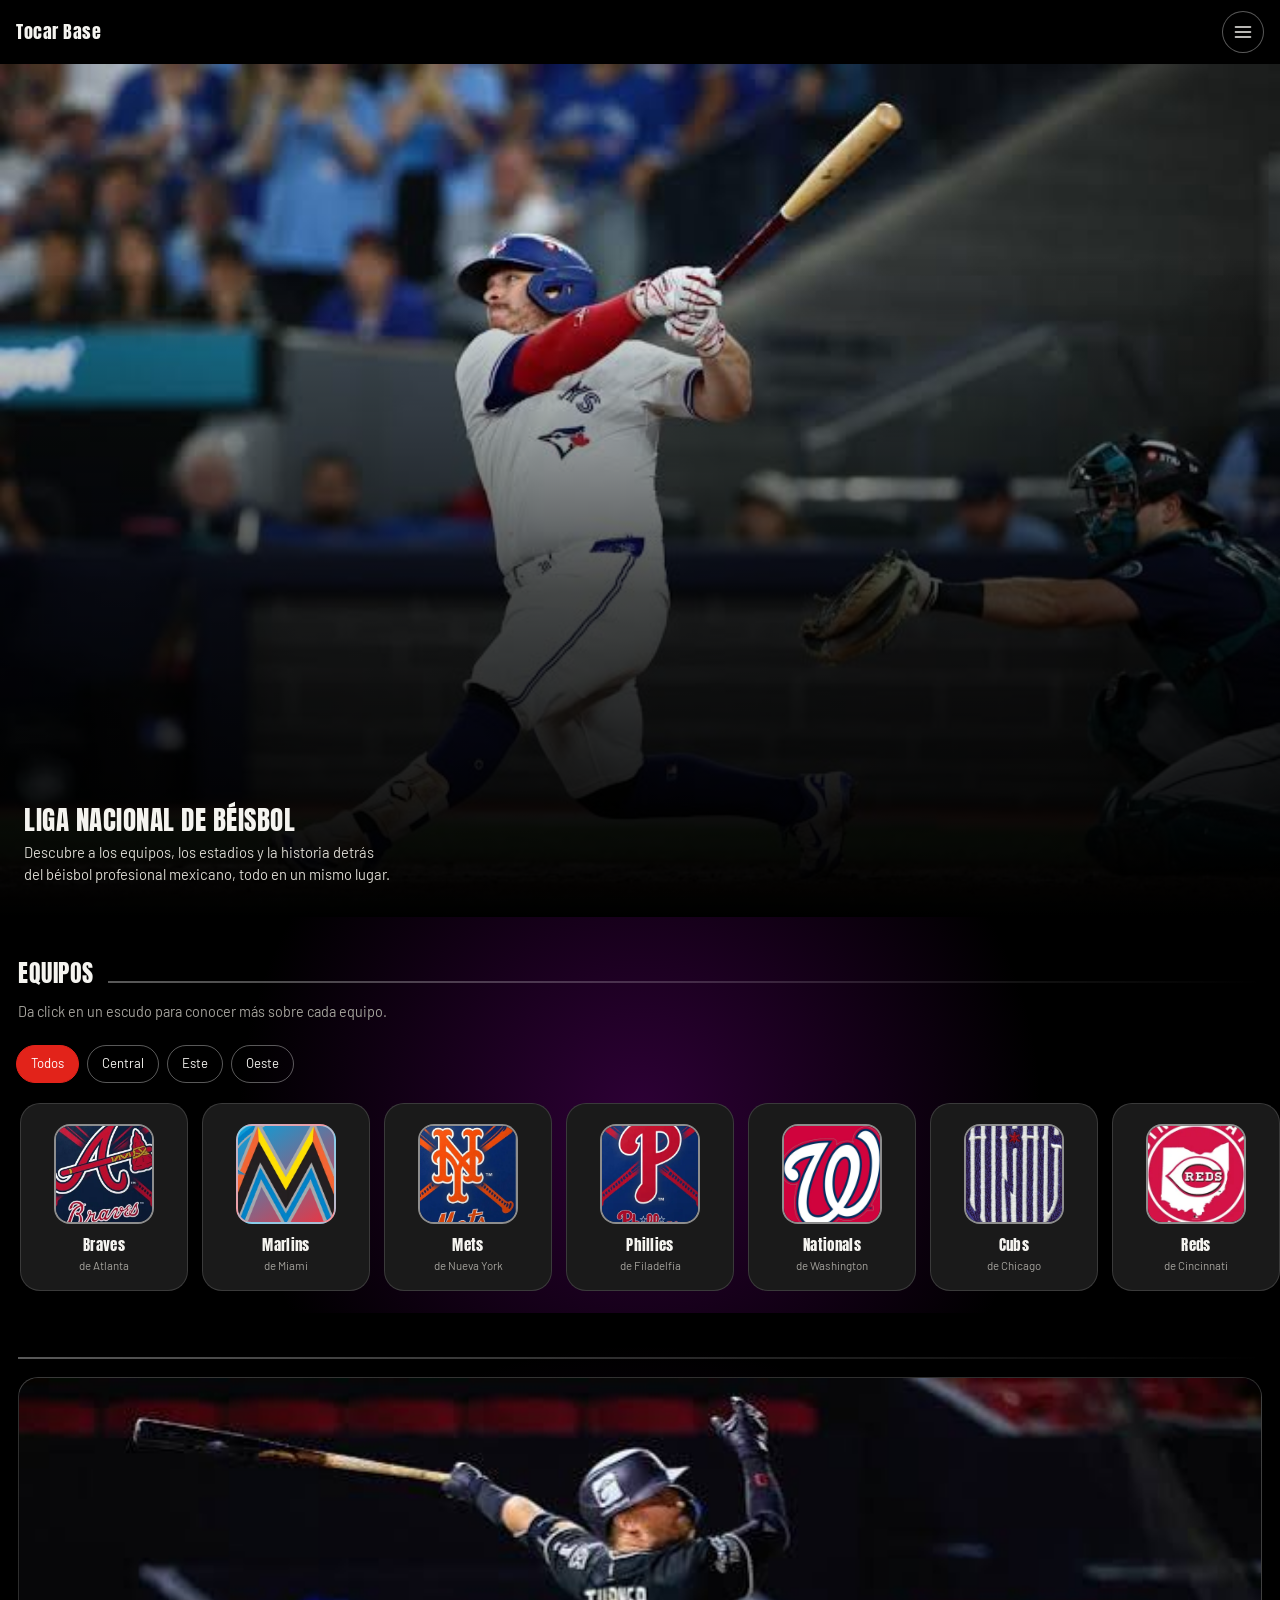
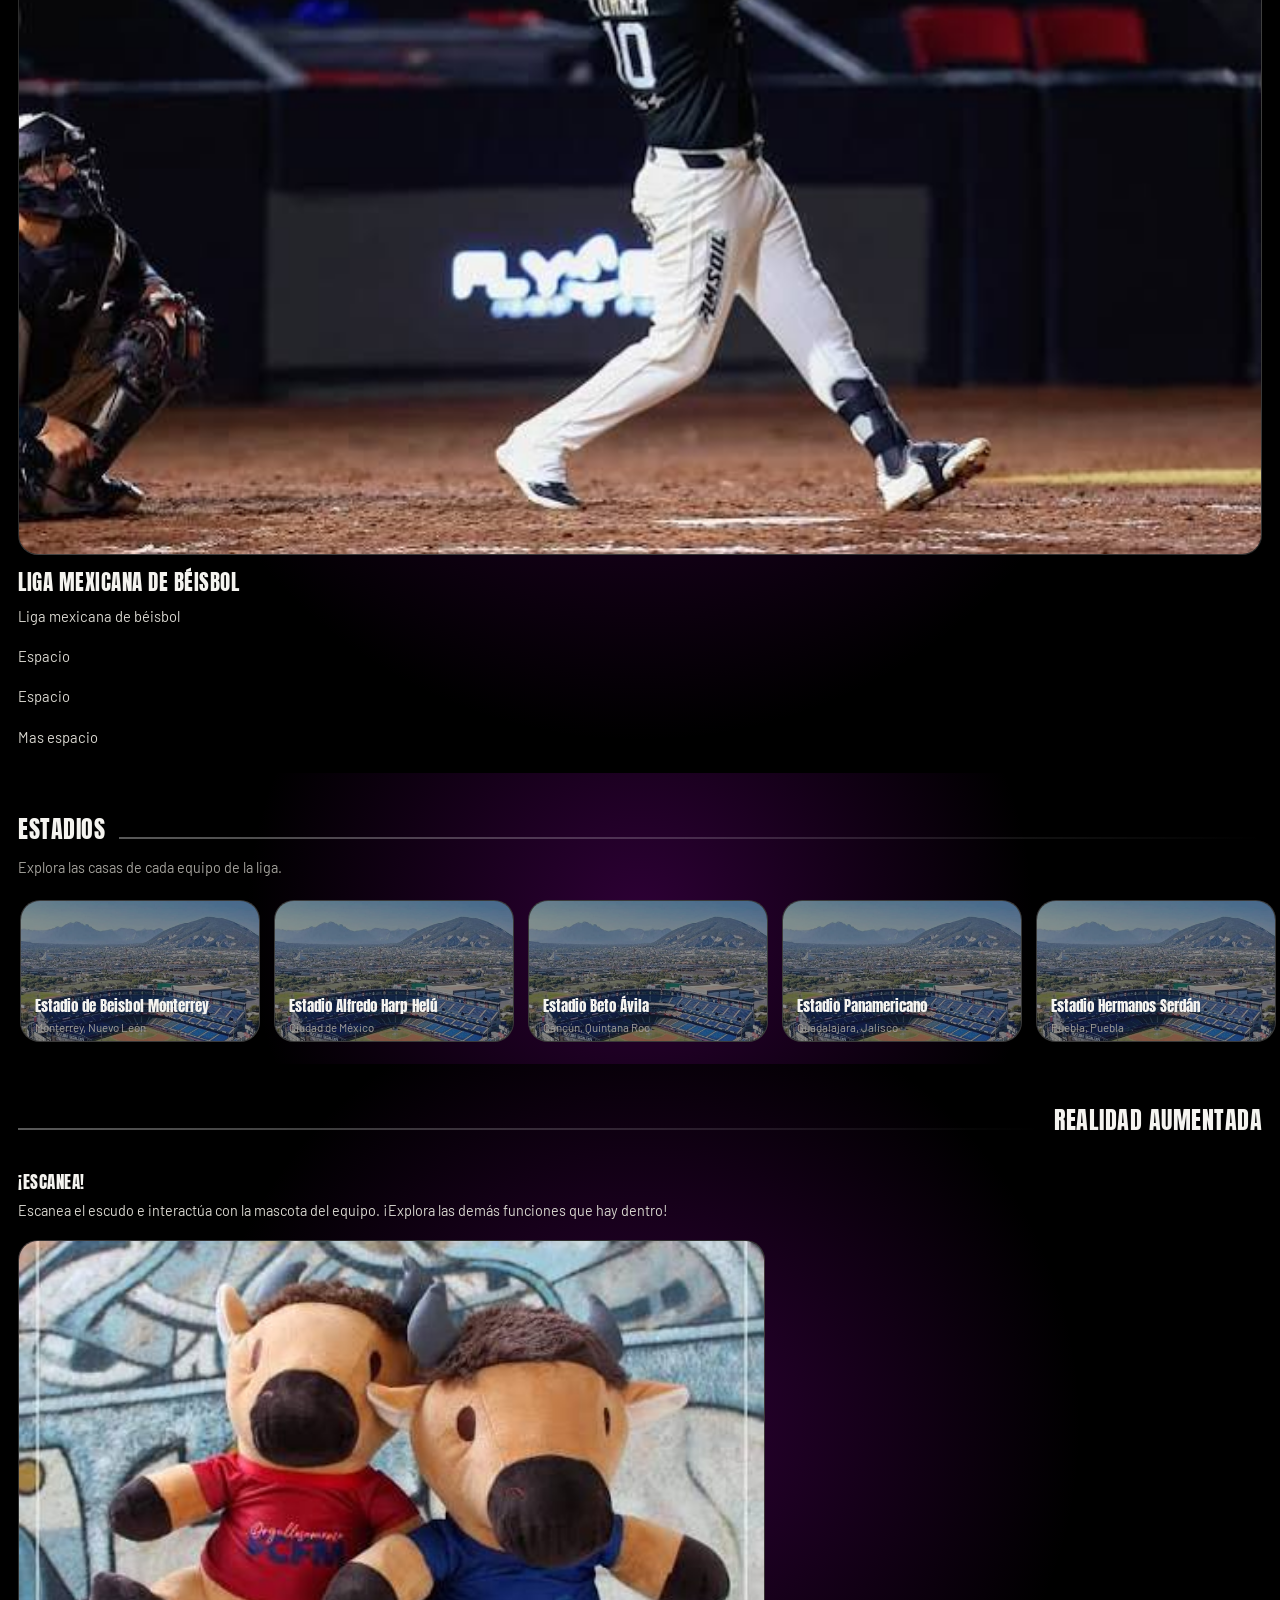
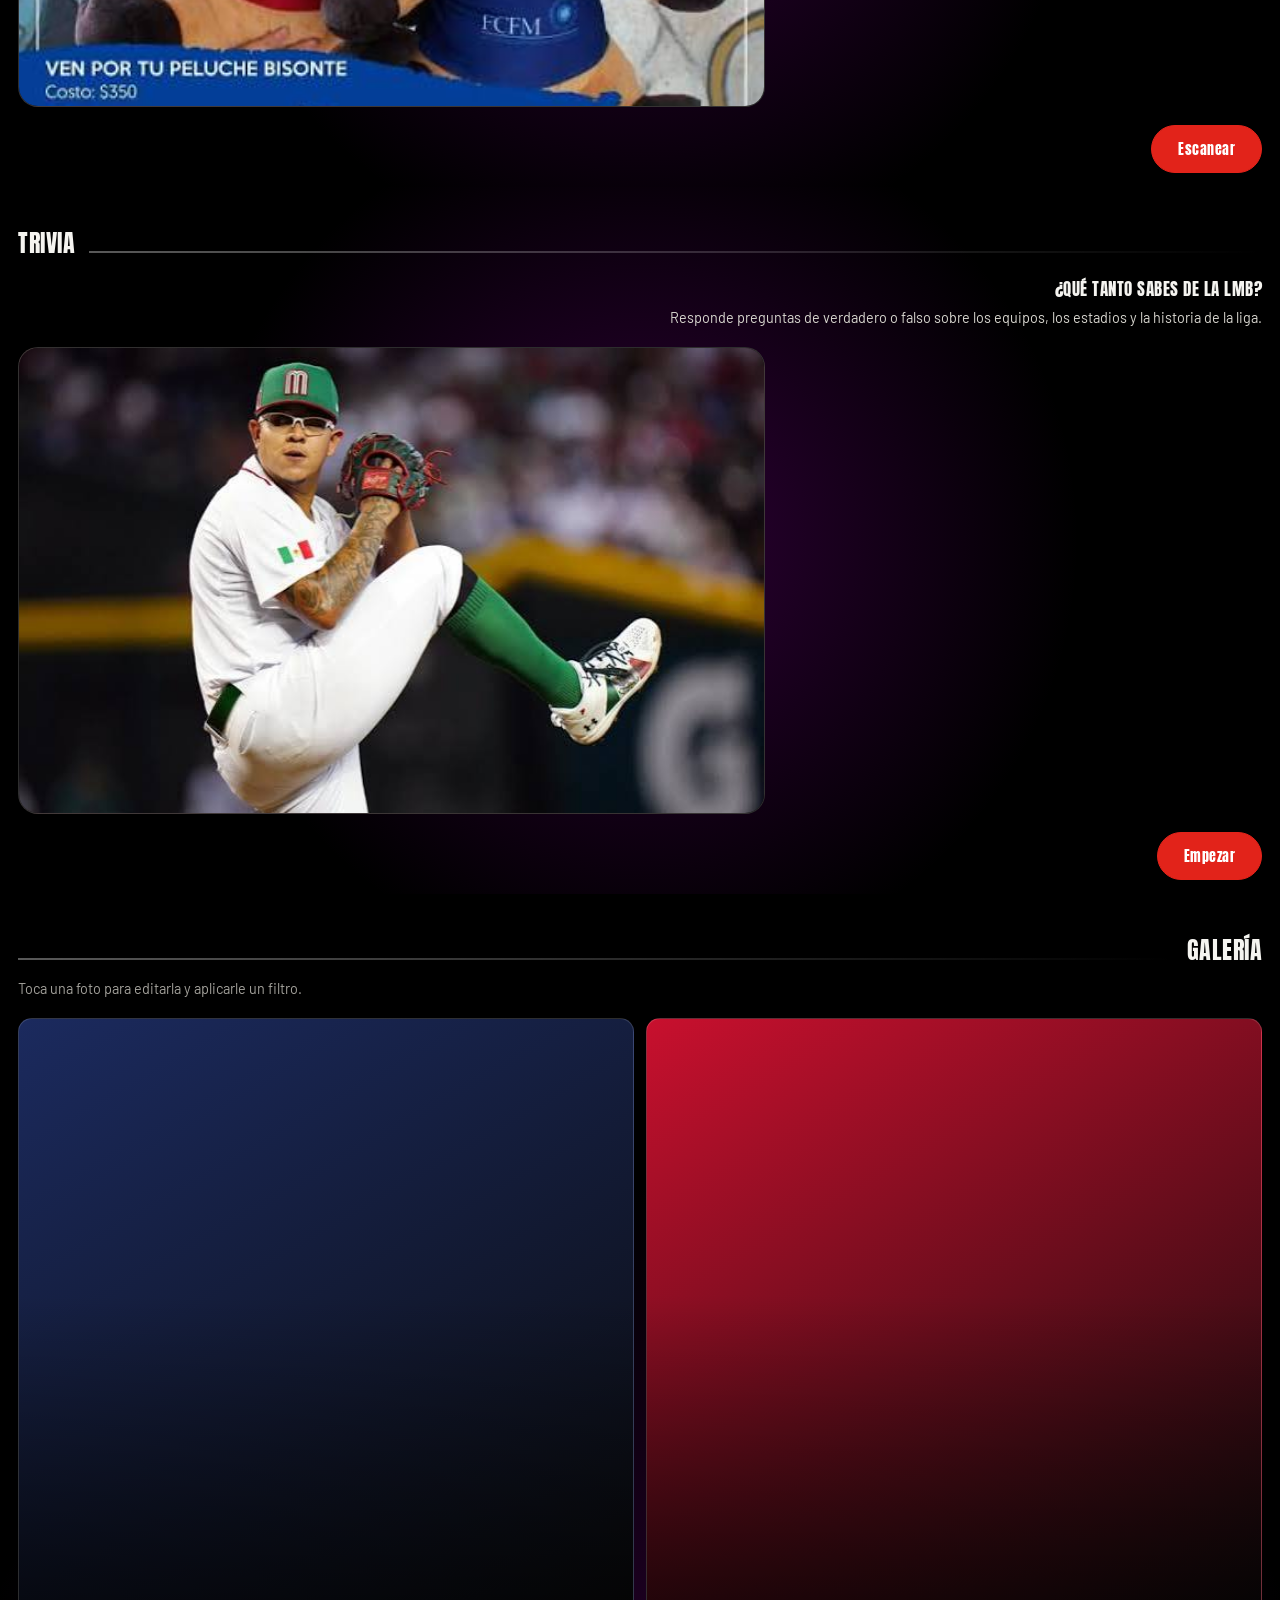
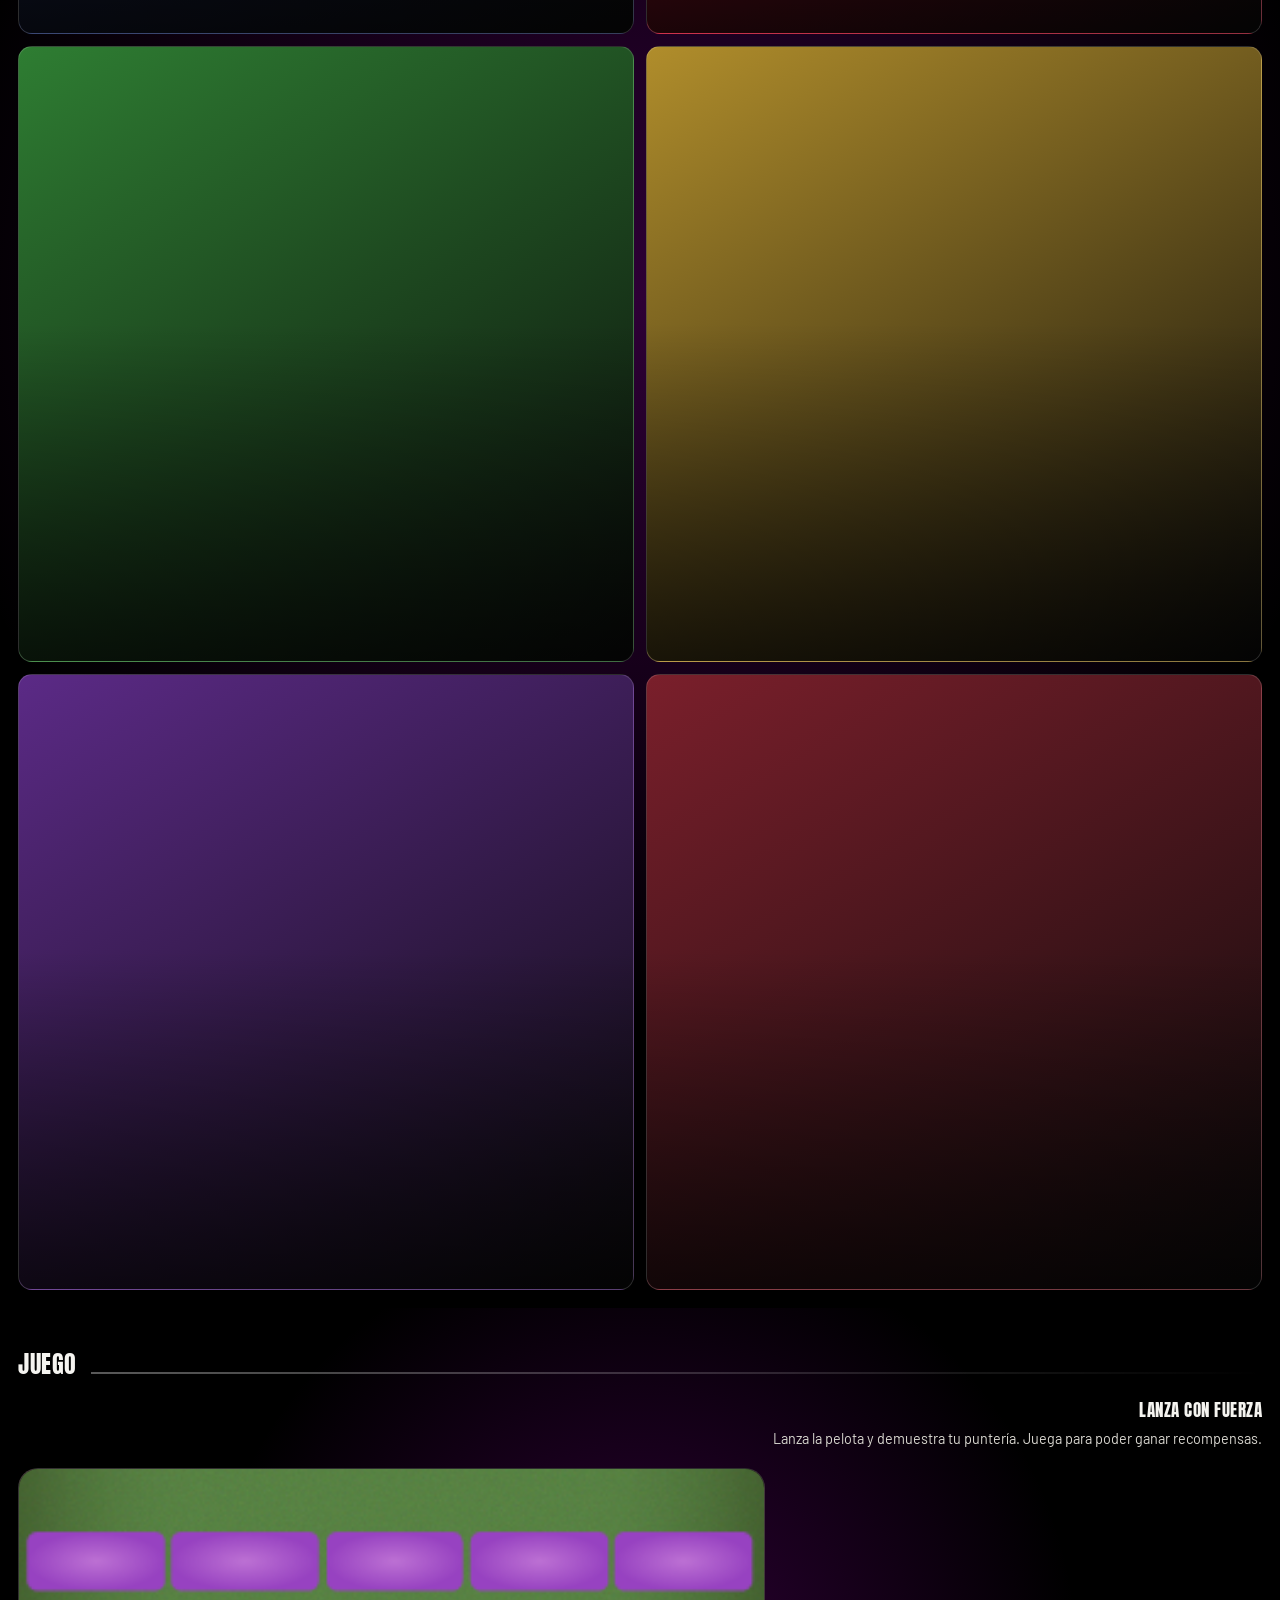
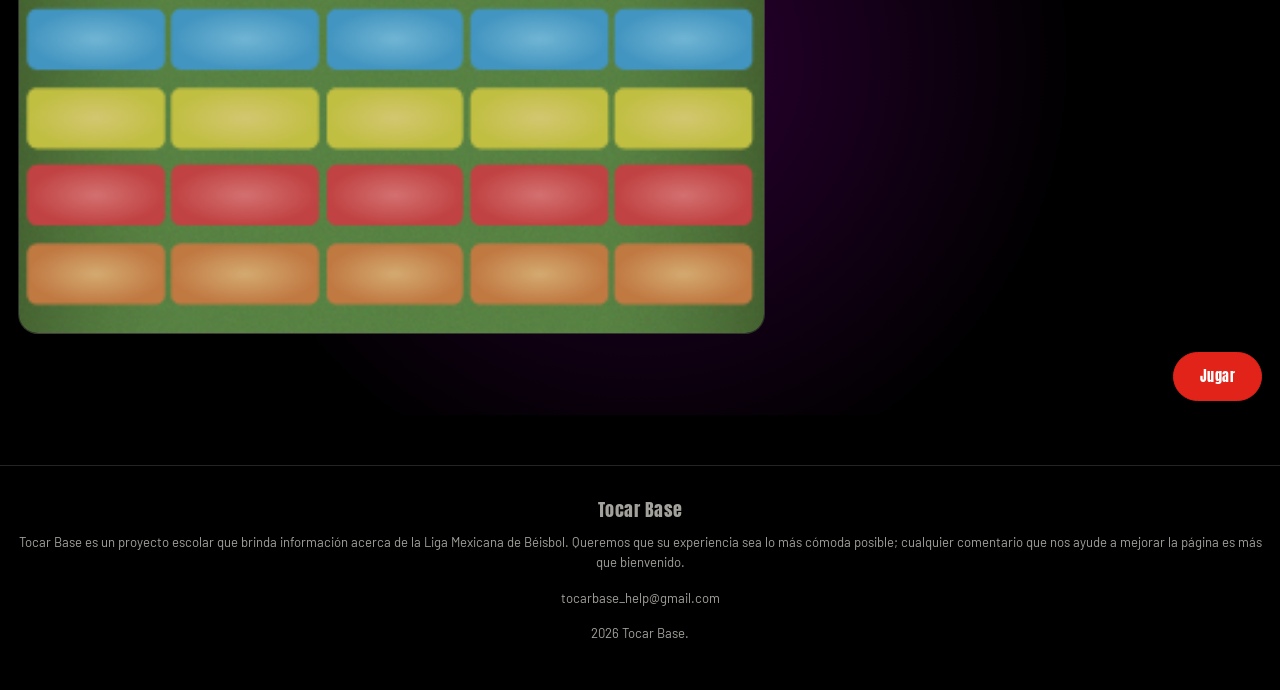
==== commit 012a1a47: "holiwis, ya está el juego, y ajusté cosas del index, el inicio ya tiene el fokin degradado, cuando l" ====
--- a/index.html
+++ b/index.html
@@ -55,14 +55,15 @@
   <!--- INICIO ------------------------------------------->
   <section id="inicio" aria-label="Inicio">
     <div class="hero">
-      <div class="hero bg-black bg-gradient">
-        <div class="position-relative overflow-hidden w-100 opacity-75">
+      <div class="hero bg-black">
+        <div class="position-relative overflow-hidden w-100">
           <img class="hero-img" src="Images/Bateador_1.jpg" alt="Inicio Imagen" class="d-block">
         </div>
+        <div class="mask position-absolute bottom-0 start-0 w-100"></div>
       </div>
 
       <div class="hero-content">
-        <h1>Liga Mexicana de Béisbol</h1>
+        <h1>Liga Nacional de Béisbol</h1>
         <p>Descubre a los equipos, los estadios y la historia detrás del béisbol profesional mexicano, todo en un mismo lugar.</p>
       </div>
     </div>
@@ -74,7 +75,16 @@
       <h2>Equipos</h2>
       <div class="rule"></div>
     </div>
-    <p class="section-sub">Toca un escudo para conocer más sobre cada equipo.</p>
+    <p class="section-sub">Da click en un escudo para conocer más sobre cada equipo.</p>
+
+    <!-- Filtro por zona: reutiliza las clases .filter-row / .chip que ya
+         usa el editor de la galería, para mantener el mismo estilo de píldora. -->
+    <div class="filter-row zona-filters" role="group" aria-label="Filtrar equipos por zona">
+      <button class="chip is-active" data-zona="todos">Todos</button>
+      <button class="chip" data-zona="central">Central</button>
+      <button class="chip" data-zona="este">Este</button>
+      <button class="chip" data-zona="oeste">Oeste</button>
+    </div>
 
     <div class="card-rail-wrap">
       
@@ -140,7 +150,7 @@
 
 
     <div class="ar-cta">
-      <button class="btn-solid" id="btnEscanear">Escanear</button>
+      <a href="ar-modelo.html" class="btn-solid" id="btnEscanear">Escanear</a>
     </div>
   </section>
 
@@ -216,39 +226,7 @@
   <p>2026 Tocar Base.</p>
 </footer>
 
-<!--- GALERÍA ------------------------------------------------------------------------------------------>
-
-<div class="editor-overlay" id="editorOverlay">
-  <div class="editor-card">
-    <div class="editor-head">
-      <h3 id="editorTitle">Editar foto</h3>
-      <button class="circle-btn" id="closeEditor" aria-label="Cerrar editor">
-        <svg width="16" height="16" viewBox="0 0 24 24" fill="none" stroke="currentColor" stroke-width="2"><path d="M18 6L6 18M6 6l12 12"/></svg>
-      </button>
-    </div>
-
-    <div class="editor-canvas-wrap">
-      <canvas id="editorCanvas" width="320" height="320"></canvas>
-    </div>
-
-    <div class="filter-row">
-      <button class="chip" data-filter="none">Original</button>
-      <button class="chip" data-filter="bn">Desenfoque</button>
-      <button class="chip" data-filter="sepia">Pixelado</button>
-      <button class="chip" data-filter="vintage">Térmica</button>
-    </div>
-
-    <div class="editor-slider">
-      <label for="brightnessRange">Saturación</label>
-      <input type="range" class="form-range" id="brightnessRange" min="60" max="140" value="100">
-    </div>
-
-    <div class="editor-actions">
-      <button class="btn-ghost" id="cancelEditor">Cancelar</button>
-      <button class="btn-solid" id="downloadEditor">Guardar</button>
-    </div>
-  </div>
-</div>
+
 
 
 <script src="https://cdnjs.cloudflare.com/ajax/libs/bootstrap/5.3.3/js/bootstrap.bundle.min.js"></script>
--- a/css/styles.css
+++ b/css/styles.css
@@ -159,15 +159,17 @@
 /* ---------- Hero / Inicio ---------- */
 .hero{
   position: relative;
-  height: 40vh;
-  min-height: 460px;
-  max-height: 720px;
-  overflow: hidden;
-}
-
+  height: auto;
+  overflow: hidden;
+}
+.hero-img{
+  display: block;
+  width: 100%;
+  height: auto;
+}
 .mask{
-  height:60%;
-  background:linear-gradient(to top, #000 40%, transparent 100%);
+  height: 100%;
+  background: linear-gradient(to top, #000 0%, rgba(0,0,0,.72) 38%, transparent 78%);
   pointer-events:none;
 }
 .diamond-pattern{
@@ -179,9 +181,8 @@
 }
 .hero-content{
   position: absolute;
-  left: 0; 
-  bottom: 60px;
-  padding-inline: 18px;
+  left: 0; right: 0; bottom: 2rem;
+  padding-inline: 1.5rem;
   z-index: 2;
 }
 .hero-logo{
@@ -199,18 +200,6 @@
   max-width: 46ch;
   margin: 0;
 }
-.hero .carousel-indicators{
-  bottom: 6px;
-  margin-bottom: 0;
-}
-.hero .carousel-indicators [data-bs-target]{
-  width: 7px; height: 7px;
-  border-radius: 50%;
-  background-color: rgba(255,255,255,.45);
-  border: none;
-  opacity: 1;
-}
-.hero .carousel-indicators .active{ background-color: var(--accent); }
 
 /* ---------- Sections ---------- */
 .section{
@@ -305,9 +294,9 @@
 }
 
 .team-shield img{
-
-  width: 100%;
-  height: auto;
+  width: 200%;
+  height: 200%;
+  object-fit: cover;
 
 }
 .team-card .name{
@@ -389,7 +378,7 @@
 .detail-top{
   position: sticky;
   top: 0;
-  z-index: 2;
+  z-index: 20;
   display: flex;
   align-items: center;
   justify-content: space-between;
@@ -414,12 +403,17 @@
   display: flex;
   align-items: flex-end;
   padding: 24px 20px;
+  background-image: none;
+  background-position: center; 
+  background-size: cover; 
+
 }
 .detail-hero::before{
   content:"";
   position: absolute; inset: 0;
   background: linear-gradient(to top, var(--bg) 4%, rgba(0,0,0,.25) 60%, rgba(0,0,0,.15));
 }
+
 .detail-hero .shield-lg{
   width: 64px; height: 64px;
   border-radius: 16px;
@@ -430,7 +424,17 @@
   font-size: 1.4rem;
   margin-bottom: 12px;
   position: relative; z-index: 1;
-}
+  overflow: hidden;
+  padding: 5px;
+}
+
+.shield-lg img{
+
+  max-width: 100%;
+  height: auto;
+
+}
+
 .detail-hero .titles{ position: relative; z-index: 1; }
 .detail-hero h2{ font-size: 1.7rem; margin: 0; }
 .detail-hero .sub{ color: var(--text-muted); font-size: .9rem; margin-top: 2px; }
@@ -691,10 +695,8 @@
 }
 
 .about-photo img{
-
-  max-width: 160%;
-  height: auto;
-
+  object-fit: cover;
+  height: 100%;
 }
 
 .about-text{ padding-inline: 18px; }
@@ -809,11 +811,9 @@
 }
 
 .ar-photo img{
-
-  max-width: 100%;
-  height: auto;
-  position: relative;
-  bottom: 40px;
+  width: 100%;
+  height: 100%;
+  object-fit: cover;
 
 }
 .ar-copy{ padding: 16px 18px 0; }
@@ -910,18 +910,18 @@
   margin: 0;
 }
 
-.camera-canvas{
-  flex: 1;
+.camera-canvas{ 
   margin: 16px;
   border-radius: var(--radius-lg);
   border: 1px solid var(--border);
-  background: linear-gradient(160deg, #1b1b1b, #050505 75%);
   display: flex;
   align-items: center;
   justify-content: center;
   position: relative;
   overflow: hidden;
-}
+  height: 90vh;
+}
+
 .canvas-placeholder-text{
   color: var(--text-muted);
   font-size: .85rem;
@@ -961,11 +961,16 @@
 }
 
 .ar-toolbar{
-  flex: none;
+  z-index: 99999;
+  position: fixed;
   display: flex;
   justify-content: space-evenly;
   padding: 10px 16px 28px;
-}
+  width: 100%;
+  bottom: 20px;
+  left: 0;
+}
+
 .ar-icon-btn{
   width: 58px; height: 58px;
   border-radius: 50%;
@@ -973,7 +978,6 @@
   background: #7a3fd1;
   color: #fff;
   display: flex; align-items: center; justify-content: center;
-  opacity: .55;
 }
 
 /* =========================================================================
@@ -1163,6 +1167,39 @@
 .trivia-next-wrap{ text-align: center; }
 
 /* =========================================================================
+   Confeti (botón Escanear)
+   ========================================================================= */
+.confetti-layer{
+  position: fixed;
+  inset: 0;
+  pointer-events: none;
+  z-index: 5000;
+  overflow: hidden;
+}
+.confetti-piece{
+  position: absolute;
+  top: -20px;
+  width: 10px;
+  height: 16px;
+  opacity: .9;
+  transform-style: preserve-3d;
+  animation-name: confetti-fall;
+  animation-timing-function: linear;
+  animation-fill-mode: forwards;
+}
+@keyframes confetti-fall{
+  0%{
+    transform: translate3d(0,0,0) rotateX(0) rotateY(0) rotateZ(0);
+    opacity: 1;
+  }
+  100%{
+    transform: translate3d(var(--drift), 110vh, 0) rotateX(720deg) rotateY(540deg) rotateZ(360deg);
+    opacity: .9;
+  }
+}
+
+
+/* =========================================================================
    Modal de confirmación de salida
    ========================================================================= */
 .confirm-card{
@@ -1176,4 +1213,1321 @@
 }
 .confirm-card h3{ font-size: 1.05rem; margin-bottom: 8px; }
 .confirm-card p{ color: var(--text-muted); font-size: .85rem; margin-bottom: 20px; }
-.confirm-actions{ display: flex; gap: 10px; }+.confirm-actions{ display: flex; gap: 10px; }
+
+body.page-screen a-scene {
+  position: fixed;
+  top: 0;
+  left: 0;
+  width: 100vw;
+  height: 100vh;
+  z-index: 1;
+}
+
+body.page-screen a-scene canvas {
+  width: 100% !important;
+  height: 100% !important;
+}
+
+.a-enter-vr {
+  display: none !important;
+}
+
+/* =========================================================================
+   TOCAR BASE — Liga Mexicana de Béisbol
+   Hoja de estilos principal (mobile-first)
+   ========================================================================= */
+
+:root{
+  --bg: #000000;
+  --bg-elev: #131313;
+  --surface: #1a1a1a;
+  --surface-2: #201f1f;
+  --border: rgba(255,255,255,.14);
+  --border-strong: rgba(255,255,255,.35);
+  --text: #f5f4f0;
+  --text-muted: #a3a19b;
+  --accent: #e2231a;
+  --accent-dim: #8f1512;
+  --radius-lg: 20px;
+  --radius-md: 14px;
+  --radius-pill: 999px;
+  --header-h: 64px;
+  --font-display: "Anton", "Arial Narrow", sans-serif;
+  --font-body: "Barlow", "Segoe UI", sans-serif;
+}
+
+*{ box-sizing: border-box; }
+
+html{ scroll-behavior: smooth; }
+@media (prefers-reduced-motion: reduce){
+  html{ scroll-behavior: auto; }
+  *{ animation-duration: .001ms !important; transition-duration: .001ms !important; }
+}
+
+body{
+  background: var(--bg);
+  color: var(--text);
+  font-family: var(--font-body);
+  margin: 0;
+  padding-top: var(--header-h);
+  -webkit-font-smoothing: antialiased;
+}
+
+/* La página de detalle (detalle.html) no usa el header fijo del sitio;
+   su propia barra superior (.detail-top) va pegada al borde superior. */
+body.page-detalle{ padding-top: 0; }
+
+h1,h2,h3, .display{
+  font-family: var(--font-display);
+  text-transform: uppercase;
+  letter-spacing: .5px;
+  font-weight: 400;
+  line-height: 1;
+}
+
+a{ color: inherit; text-decoration: none; }
+
+::selection{ background: var(--accent); color: #fff; }
+
+:focus-visible{
+  outline: 2px solid var(--accent);
+  outline-offset: 3px;
+}
+
+.container-app{
+  max-width: 640px;
+  margin: 0 auto;
+  padding-inline: 18px;
+}
+
+/* ---------- Header ---------- */
+.site-header{
+  position: fixed;
+  inset: 0 0 auto 0;
+  height: var(--header-h);
+  z-index: 1050;
+  display: flex;
+  align-items: center;
+  justify-content: space-between;
+  padding-inline: 16px;
+  background: linear-gradient(to bottom, rgba(0,0,0,.75), rgba(0,0,0,0));
+  transition: background-color .25s ease, box-shadow .25s ease;
+}
+.site-header.is-solid{
+  background: rgba(10,10,10,.92);
+  backdrop-filter: blur(6px);
+  box-shadow: 0 1px 0 var(--border);
+}
+
+.brand{
+  display: flex;
+  align-items: center;
+  gap: 8px;
+  font-family: var(--font-display);
+  font-size: 1.15rem;
+  letter-spacing: .5px;
+}
+.brand svg{ width: 30px; height: 30px; flex: none; }
+
+.btn-burger{
+  width: 42px;
+  height: 42px;
+  border-radius: var(--radius-pill);
+  border: 1px solid var(--border-strong);
+  background: rgba(0,0,0,.35);
+  display: flex;
+  align-items: center;
+  justify-content: center;
+  color: var(--text);
+}
+.btn-burger:hover{ background: rgba(255,255,255,.08); }
+
+/* ---------- Offcanvas menu ---------- */
+.offcanvas.menu-panel{
+  width: min(320px, 84vw);
+  background: var(--bg-elev);
+  border-left: 1px solid var(--border);
+  color: var(--text);
+  z-index: 1051;
+}
+.menu-panel .offcanvas-header{
+  padding: 22px 20px 6px;
+}
+.menu-panel .offcanvas-title{
+  font-family: var(--font-display);
+  font-size: 1.4rem;
+  letter-spacing: 1px;
+}
+.menu-panel .offcanvas-body{
+  padding: 10px 20px 24px;
+  display: flex;
+  flex-direction: column;
+  gap: 12px;
+}
+.nav-pill{
+  display: block;
+  text-align: center;
+  padding: 14px 18px;
+  border: 1px solid var(--border-strong);
+  border-radius: var(--radius-pill);
+  font-family: var(--font-display);
+  letter-spacing: 1px;
+  font-size: 1rem;
+  color: var(--text);
+  background: transparent;
+}
+.nav-pill:hover{ background: rgba(255,255,255,.06); }
+.nav-pill.is-active{
+  background: var(--accent);
+  border-color: var(--accent);
+  color: #fff;
+}
+.menu-foot{
+  margin-top: auto;
+  padding-top: 18px;
+  border-top: 1px solid var(--border);
+  font-size: .8rem;
+  color: var(--text-muted);
+}
+
+/* ---------- Hero / Inicio ---------- */
+.hero{
+  position: relative;
+  height: auto;
+  overflow: hidden;
+}
+.hero-img{
+  display: block;
+  width: 100%;
+  height: auto;
+}
+.mask{
+  height: 100%;
+  background: linear-gradient(to top, #000 0%, rgba(0,0,0,.72) 38%, transparent 78%);
+  pointer-events:none;
+}
+.diamond-pattern{
+  position: absolute; inset: 0;
+  opacity: .5;
+  mix-blend-mode: overlay;
+  background-image: repeating-linear-gradient(115deg, rgba(255,255,255,.09) 0 2px, transparent 2px 26px);
+  pointer-events: none;
+}
+.hero-content{
+  position: absolute;
+  left: 0; right: 0; bottom: 2rem;
+  padding-inline: 1.5rem;
+  z-index: 2;
+}
+.hero-logo{
+  width: 58px; height: 58px;
+  margin-bottom: 10px;
+  filter: drop-shadow(0 2px 6px rgba(0,0,0,.5));
+}
+.hero-content h1{
+  font-size: 1.7rem;
+  margin: 0 0 8px;
+}
+.hero-content p{
+  color: #d8d6cf;
+  font-size: .92rem;
+  max-width: 46ch;
+  margin: 0;
+}
+
+/* ---------- Sections ---------- */
+.section{
+  padding: 44px 0 8px;
+  scroll-margin-top: var(--header-h);
+  background: radial-gradient( circle at 50% 50%,
+  rgba(130, 0, 153, 1)   0%,
+  rgba(130, 0, 153, 0.35) 0%,
+  transparent 60%);
+}
+.section-head{
+  display: flex;
+  align-items: baseline;
+  gap: 14px;
+  padding-inline: 18px;
+  margin-bottom: 18px;
+}
+.section-head h2{
+  font-size: 1.5rem;
+  white-space: nowrap;
+}
+.section-head .rule{
+  height: 2px;
+  flex: 1;
+  background: linear-gradient(to right, var(--border-strong), transparent);
+}
+.section-sub{
+  padding-inline: 18px;
+  color: var(--text-muted);
+  font-size: .9rem;
+  margin: -10px 0 18px;
+}
+
+
+/* ---------- Card carousel (equipos / estadios) ---------- */
+.card-rail-wrap{ position: relative; }
+.card-rail{
+  display: flex;
+  gap: 14px;
+  overflow-x: auto;
+  scroll-snap-type: x mandatory;
+  padding: 4px 18px 14px;
+  margin-left: 20px;
+  scrollbar-width: none;
+}
+.card-rail::-webkit-scrollbar{ display: none; }
+
+.rail-btn{
+  position: absolute;
+  top: 50%;
+  translate: 0 -50%;
+  width: 36px; height: 36px;
+  border-radius: 50%;
+  border: 1px solid var(--border-strong);
+  background: rgba(10,10,10,.75);
+  color: var(--text);
+  display: flex; align-items: center; justify-content: center;
+  z-index: 3;
+}
+.rail-btn.prev{ left: 4px; }
+.rail-btn.next{ right: 4px; }
+@media (max-width: 480px){ .rail-btn{ display: none; } }
+
+.team-card{
+  flex: 0 0 auto;
+  width: 148px;
+  scroll-snap-align: start;
+  border: 1px solid var(--border);
+  border-radius: var(--radius-lg);
+  background: var(--surface);
+  padding: 16px 12px 14px;
+  text-align: center;
+  cursor: pointer;
+  transition: border-color .2s ease, transform .2s ease;
+}
+.team-card:hover{
+  border-color: var(--border-strong);
+  transform: translateY(-2px);
+}
+.team-shield{
+  width: 76px; height: 76px;
+  margin: 0 auto 12px;
+  border-radius: 16px;
+  display: flex; align-items: center; justify-content: center;
+  font-family: var(--font-display);
+  font-size: 1.5rem;
+  color: #fff;
+  border: 2px solid rgba(255,255,255,.5);
+  overflow: hidden;
+  padding:5px;
+  box-sizing: border-box;
+}
+
+.team-shield img{
+  width: 200%;
+  height: 200%;
+  object-fit: cover;
+
+}
+.team-card .name{
+  font-family: var(--font-display);
+  font-size: .95rem;
+  letter-spacing: .3px;
+  line-height: 1.15;
+}
+.team-card .city{
+  font-size: .72rem;
+  color: var(--text-muted);
+  margin-top: 4px;
+}
+
+.stadium-card{
+  flex: 0 0 auto;
+  width: 220px;
+  scroll-snap-align: start;
+  border: 1px solid var(--border);
+  border-radius: var(--radius-lg);
+  overflow: hidden;
+  cursor: pointer;
+  background: var(--surface);
+  transition: border-color .2s ease, transform .2s ease;
+}
+.stadium-card:hover{ border-color: var(--border-strong); transform: translateY(-2px); }
+.stadium-card .photo{
+  height: 120px;
+  position: relative;
+}
+.stadium-card .photo .badge-mini{
+  position: absolute; top: 10px; left: 10px;
+  width: 30px; height: 30px;
+  border-radius: 8px;
+  border: 1.5px solid rgba(255,255,255,.6);
+  display: flex; align-items: center; justify-content: center;
+  font-family: var(--font-display);
+  font-size: .75rem;
+  color: #fff;
+  background: rgba(0,0,0,.25);
+}
+
+.photo img {
+
+  max-width: 100%;
+  height: auto;
+  position:absolute;
+  opacity: 50%;
+
+}
+.stadium-card .info{ padding: 12px 14px 0; position:relative; top:60%; height: 100%;}
+
+.stadium-card .name{
+  font-family: var(--font-display);
+  font-size: .95rem;
+  line-height: 1.15;
+}
+.stadium-card .city{
+  font-size: .72rem;
+  color: var(--text-muted);
+  margin-top: 4px;
+}
+
+/* ---------- Detail overlay (equipo / estadio) ---------- */
+.detail-overlay{
+  position: fixed;
+  inset: 0;
+  z-index: 1100;
+  background: var(--bg);
+  transform: translateY(100%);
+  transition: transform .32s ease;
+  overflow-y: auto;
+  visibility: hidden;
+}
+.detail-overlay.is-open{
+  transform: translateY(0);
+  visibility: visible;
+}
+.detail-top{
+  position: sticky;
+  top: 0;
+  z-index: 20;
+  display: flex;
+  align-items: center;
+  justify-content: space-between;
+  padding: 14px 14px 0;
+}
+.detail-top .circle-btn{
+  width: 40px; height: 40px;
+  border-radius: 50%;
+  border: 1px solid var(--border-strong);
+  background: rgba(10,10,10,.6);
+  color: var(--text);
+  display: flex; align-items: center; justify-content: center;
+}
+.detail-nav{ display: flex; gap: 8px; }
+
+.detail-hero{
+  height: 48vh;
+  min-height: 300px;
+  margin-top: -54px;
+  position: relative;
+  overflow: hidden;
+  display: flex;
+  align-items: flex-end;
+  padding: 24px 20px;
+  background-image: none;
+  background-position: center; 
+  background-size: cover; 
+
+}
+.detail-hero::before{
+  content:"";
+  position: absolute; inset: 0;
+  background: linear-gradient(to top, var(--bg) 4%, rgba(0,0,0,.25) 60%, rgba(0,0,0,.15));
+}
+
+.detail-hero .shield-lg{
+  width: 64px; height: 64px;
+  border-radius: 16px;
+  border: 2px solid rgba(255,255,255,.6);
+  display: flex; align-items: center; justify-content: center;
+  font-family: var(--font-display);
+  color: #fff;
+  font-size: 1.4rem;
+  margin-bottom: 12px;
+  position: relative; z-index: 1;
+  overflow: hidden;
+  padding: 5px;
+}
+
+.shield-lg img{
+
+  max-width: 100%;
+  height: auto;
+
+}
+
+.detail-hero .titles{ position: relative; z-index: 1; }
+.detail-hero h2{ font-size: 1.7rem; margin: 0; }
+.detail-hero .sub{ color: var(--text-muted); font-size: .9rem; margin-top: 2px; }
+
+.detail-body{ padding: 20px 20px 60px; }
+.detail-body p.lead-text{
+  color: #d8d6cf;
+  font-size: .96rem;
+  line-height: 1.6;
+}
+
+.stat-grid{
+  display: grid;
+  grid-template-columns: repeat(3, 1fr);
+  gap: 10px;
+  margin: 18px 0 8px;
+}
+.stat-box{
+  border: 1px solid var(--border);
+  border-radius: var(--radius-md);
+  padding: 12px 8px;
+  text-align: center;
+  background: var(--surface);
+}
+.stat-box .val{
+  font-family: var(--font-display);
+  font-size: 1.05rem;
+  color: var(--accent);
+}
+.stat-box .lbl{
+  font-size: .68rem;
+  text-transform: uppercase;
+  letter-spacing: .5px;
+  color: var(--text-muted);
+  margin-top: 2px;
+}
+
+.detail-gallery-head{
+  display: flex;
+  align-items: baseline;
+  gap: 12px;
+  margin: 26px 0 12px;
+}
+.detail-gallery-head h3{
+  font-size: 1.05rem;
+  white-space: nowrap;
+}
+.detail-gallery-head .rule{
+  height: 2px;
+  flex: 1;
+  background: linear-gradient(to right, var(--border-strong), transparent);
+}
+
+.detail-body .card-rail-wrap .card-rail,
+.detail-body .card-rail-wrap .mini-gallery{ padding: 4px 0 6px; }
+
+.mini-gallery{
+  display: flex;
+  gap: 10px;
+  overflow-x: auto;
+  scroll-snap-type: x mandatory;
+  scrollbar-width: none;
+}
+.mini-gallery::-webkit-scrollbar{ display: none; }
+.mini-gallery .thumb{
+  flex: 0 0 auto;
+  width: 150px; height: 100px;
+  scroll-snap-align: start;
+  border-radius: var(--radius-md);
+  border: 1px solid var(--border);
+}
+
+/* ---------- Galería ---------- */
+.gallery-grid{
+  display: grid;
+  grid-template-columns: repeat(2, 1fr);
+  gap: 12px;
+  padding: 0 18px 10px;
+}
+.gallery-tile{
+  aspect-ratio: 1 / 1;
+  border-radius: var(--radius-md);
+  border: 1px solid var(--border);
+  cursor: pointer;
+  position: relative;
+  overflow: hidden;
+  display: flex;
+  align-items: flex-end;
+  padding: 10px;
+}
+.gallery-tile::after{
+  content:"";
+  position: absolute; inset: 0;
+  background: linear-gradient(to top, rgba(0,0,0,.65), rgba(0,0,0,0) 55%);
+}
+.gallery-tile span{
+  position: relative; z-index: 1;
+  font-size: .78rem;
+  color: #fff;
+}
+.gallery-tile svg{
+  position: absolute; right: 8px; top: 8px; z-index: 1;
+  opacity: .85;
+  width: 18px; height: 18px;
+}
+
+/* Editor de fotos */
+.editor-overlay{
+  position: fixed; inset: 0;
+  z-index: 1200;
+  background: rgba(0,0,0,.7);
+  display: none;
+  align-items: center;
+  justify-content: center;
+  padding: 18px;
+}
+.editor-overlay.is-open{ display: flex; }
+.editor-card{
+  width: 100%;
+  max-width: 420px;
+  background: var(--bg-elev);
+  border: 1px solid var(--border);
+  border-radius: var(--radius-lg);
+  overflow: hidden;
+}
+.editor-head{
+  display: flex; 
+  align-items: center; 
+  justify-content: space-between;
+  padding: 14px 16px;
+  border-bottom: 1px solid var(--border);
+}
+.editor-head h3{ font-size: 1.05rem; }
+
+.editor-head .circle-btn{
+  width: 40px; height: 40px;
+  border-radius: 50%;
+  border: 1px solid var(--border-strong);
+  background: rgba(10,10,10,.6);
+  color: var(--text);
+  display: flex; align-items: center; justify-content: center;
+}
+
+.editor-canvas-wrap{
+  padding: 16px;
+  display: flex;
+  justify-content: center;
+}
+.editor-canvas-wrap canvas{
+  width: 100%;
+  max-width: 320px;
+  aspect-ratio: 1/1;
+  border-radius: var(--radius-md);
+  border: 1px solid var(--border);
+}
+.filter-row{
+  display: flex;
+  gap: 8px;
+  overflow-x: auto;
+  padding: 4px 16px 16px;
+  scrollbar-width: none;
+}
+.filter-row::-webkit-scrollbar{ display: none; }
+.chip{
+  flex: 0 0 auto;
+  padding: 8px 14px;
+  border-radius: var(--radius-pill);
+  border: 1px solid var(--border-strong);
+  background: transparent;
+  color: var(--text);
+  font-size: .82rem;
+}
+.chip.is-active{ background: var(--accent); border-color: var(--accent); color: #fff; }
+
+.editor-slider{ padding: 4px 16px 8px; }
+.editor-slider label{
+  font-size: .78rem;
+  color: var(--text-muted);
+  display: block;
+  margin-bottom: 6px;
+}
+.editor-actions{
+  display: flex;
+  gap: 10px;
+  padding: 6px 16px 18px;
+}
+.btn-ghost, .btn-solid{
+  padding: 13px 26px;
+  border-radius: var(--radius-pill);
+  font-family: var(--font-display);
+  letter-spacing: .5px;
+  font-size: .85rem;
+  text-align: center;
+  border: 1px solid var(--border-strong);
+  background: transparent;
+  color: var(--text);
+  display: inline-block;
+}
+.btn-solid{ background: var(--accent); border-color: var(--accent); color: #fff; }
+.btn-block{ display: block; width: 100%; }
+.editor-actions > *, .confirm-actions > *{ flex: 1; }
+
+/* ---------- Footer ---------- */
+.site-footer{
+  border-top: 1px solid var(--border);
+  margin-top: 50px;
+  padding: 30px 18px;
+  text-align: center;
+  color: var(--text-muted);
+  font-size: .82rem;
+}
+.site-footer .brand{ justify-content: center; margin-bottom: 10px; }
+.social-row{
+  display: flex;
+  gap: 12px;
+  justify-content: center;
+  margin: 16px 0;
+}
+.social-row a{
+  width: 36px; height: 36px;
+  border-radius: 50%;
+  border: 1px solid var(--border);
+  display: flex; align-items: center; justify-content: center;
+}
+.social-row a:hover{ border-color: var(--border-strong); }
+
+@media (min-width: 700px){
+  .container-app{ max-width: 680px; }
+}
+
+/* =========================================================================
+   Ajustes de tamaño: tarjetas de Equipos / Estadios más grandes (home)
+   ========================================================================= */
+.team-card{ width: 168px; padding: 20px 14px 16px; }
+.team-shield{ width: 100px; height: 100px; font-size: 1.7rem; }
+.stadium-card{ width: 240px; }
+.stadium-card .photo{ height: 140px; }
+
+/* Encabezado de sección invertido: la línea va antes que el texto,
+   y el texto queda alineado a la derecha (Realidad Aumentada / Juego) */
+.section-head.reverse{ flex-direction: row-reverse; }
+.section-head.reverse h2{ text-align: right; }
+
+/* =========================================================================
+   Bloque "Historia" (about)
+   ========================================================================= */
+.about-photo{
+  margin: 0 18px 18px;
+  aspect-ratio: 16 / 10;
+  border-radius: var(--radius-lg);
+  border: 1px solid var(--border);
+  background: linear-gradient(135deg, #232323, #0a0a0a 75%);
+  background-size: cover;
+  background-position: center;
+  overflow: hidden;
+
+ 
+}
+
+.about-photo img{
+  object-fit: cover;
+  height: 100%;
+}
+
+.about-text{ padding-inline: 18px; }
+.about-text h2{ font-size: 1.3rem; margin-bottom: 10px; }
+.about-text p{ color: #d8d6cf; font-size: .92rem; line-height: 1.65; }
+
+/* =========================================================================
+   Stat pills (Ciudad / Inauguración / Liga / Capacidad, etc.)
+   ========================================================================= */
+.stat-pills{
+  display: flex;
+  flex-direction: column;
+  gap: 12px;
+  margin: 22px 0 6px;
+}
+.stat-pill{
+  border: 1px solid var(--border-strong);
+  border-radius: var(--radius-md);
+  padding: 14px;
+  text-align: center;
+  background: transparent;
+}
+.stat-pill .val{
+  font-family: var(--font-display);
+  color: var(--accent);
+  font-size: 1.05rem;
+  letter-spacing: .5px;
+}
+.stat-pill .lbl{ color: var(--text-muted); font-size: .8rem; margin-top: 2px; }
+
+.lead-text-2{ margin-top: 14px; }
+
+/* =========================================================================
+   Bloque "Estadísticas" (página de equipo)
+   ========================================================================= */
+.stat-card{
+  background: var(--surface);
+  border: 1px solid var(--border);
+  border-radius: var(--radius-md);
+  padding: 16px;
+  margin-bottom: 12px;
+}
+.stat-card .lbl{
+  font-size: .7rem;
+  text-transform: uppercase;
+  letter-spacing: .6px;
+  color: var(--text-muted);
+}
+.stat-card .val{
+  font-family: var(--font-display);
+  font-size: 2rem;
+  margin-top: 6px;
+  line-height: 1;
+}
+.stat-card .note{ font-size: .78rem; color: var(--text-muted); margin-top: 6px; }
+.stat-card .val-row{
+  display: flex;
+  align-items: center;
+  justify-content: space-between;
+  gap: 12px;
+}
+.stat-card .sparkline{ flex: none; }
+
+.racha-box{
+  margin-top: 14px;
+  background: var(--bg-elev);
+  border: 1px solid var(--border);
+  border-radius: var(--radius-md);
+  padding: 12px 14px;
+}
+
+/* =========================================================================
+   Bloque "Fotos" (página de estadio)
+   ========================================================================= */
+.foto-feature{
+  width: 100%;
+  aspect-ratio: 16 / 10;
+  border-radius: var(--radius-lg);
+  border: 1px solid var(--border);
+}
+.foto-caption{
+  text-align: center;
+  color: var(--text-muted);
+  font-size: .85rem;
+  margin-top: 12px;
+}
+.foto-dots{
+  display: flex;
+  gap: 8px;
+  justify-content: center;
+  margin-top: 10px;
+}
+.foto-dots button{
+  width: 7px; height: 7px;
+  border-radius: 50%;
+  border: none;
+  background: rgba(255,255,255,.3);
+  padding: 0;
+}
+.foto-dots button.is-active{ background: var(--accent); width: 20px; border-radius: 4px; }
+
+/* =========================================================================
+   Realidad Aumentada — sección en Home
+   ========================================================================= */
+.ar-photo{
+  margin: 18px 18px 0;
+  aspect-ratio: 16 / 10;
+  border-radius: var(--radius-lg);
+  border: 1px solid var(--border);
+  background: linear-gradient(150deg, #241a1a, #0a0a0a 75%);
+  overflow: hidden;
+}
+
+.ar-photo img{
+  width: 100%;
+  height: 100%;
+  object-fit: cover;
+
+}
+.ar-copy{ padding: 16px 18px 0; }
+.ar-copy h3{ font-size: 1.05rem; margin-bottom: 8px; }
+.ar-copy p{ color: #d8d6cf; font-size: .9rem; line-height: 1.6; }
+.ar-cta{ padding: 18px 18px 6px; text-align: right; }
+
+.juego-copy{ padding: 0 18px; text-align: right; }
+.juego-copy h3{ font-size: 1.05rem; margin-bottom: 8px; }
+.juego-copy p{ color: #d8d6cf; font-size: .9rem; line-height: 1.6; }
+.juego-cta{ padding: 18px 18px 6px; text-align: right; }
+
+/* =========================================================================
+   Modal de instrucciones (reutilizado por AR y por el Juego)
+   ========================================================================= */
+.instructions-modal, .confirm-modal{
+  position: fixed;
+  inset: 0;
+  z-index: 1300;
+  background: rgba(0,0,0,.7);
+  display: none;
+  align-items: center;
+  justify-content: center;
+  padding: 20px;
+}
+.instructions-modal.is-open, .confirm-modal.is-open{ display: flex; }
+
+.instructions-card{
+  width: 100%;
+  max-width: 380px;
+  background: var(--surface-2);
+  border: 1px solid var(--border);
+  border-radius: var(--radius-lg);
+  padding: 24px 20px;
+}
+.instructions-card p{ color: var(--text); font-size: .95rem; line-height: 1.55; margin-bottom: 14px; }
+
+.instructions-example{
+  display: flex;
+  align-items: center;
+  justify-content: center;
+  gap: 6px;
+  margin: 18px 0;
+}
+.example-card{
+  width: 84px; height: 118px;
+  border-radius: 10px;
+  background: #eceae4;
+  color: #1a1a1a;
+  display: flex; align-items: center; justify-content: center;
+  font-size: .7rem;
+  font-weight: 600;
+  flex: none;
+}
+.example-arrow{ color: var(--text-muted); flex: none; }
+.example-card.shield-face{ background: #eceae4; }
+.mini-shield{
+  width: 44px; height: 44px;
+  border-radius: 8px;
+  background: linear-gradient(145deg, #1B2A5E, #C9A227);
+  color: #fff;
+  display: flex; align-items: center; justify-content: center;
+  font-family: var(--font-display);
+  font-size: .8rem;
+}
+
+/* =========================================================================
+   Páginas de pantalla completa (escáner AR, modelo 3D, juego, trivia)
+   Cada una es su propio archivo .html; esta clase solo asegura que el
+   <body> ocupe todo el alto de la ventana y acomode su contenido en
+   columna, igual que antes lo hacía el overlay .app-screen.
+   ========================================================================= */
+body.page-screen{
+  min-height: 100vh;
+  display: flex;
+  flex-direction: column;
+  padding-top:0;
+}
+body.page-screen main{
+  flex: 1;
+  display: flex;
+  flex-direction: column;
+}
+
+.app-screen-top{
+  display: flex;
+  align-items: center;
+  justify-content: space-between;
+  padding: 16px 16px 0;
+  flex: none;
+}
+.app-screen-title{
+  font-size: 1.05rem;
+  margin: 0;
+}
+
+.camera-canvas{ 
+  margin: 16px;
+  border-radius: var(--radius-lg);
+  border: 1px solid var(--border);
+  display: flex;
+  align-items: center;
+  justify-content: center;
+  position: relative;
+  overflow: hidden;
+  height: 90vh;
+}
+
+.canvas-placeholder-text{
+  color: var(--text-muted);
+  font-size: .85rem;
+  text-align: center;
+  line-height: 1.6;
+  padding: 0 30px;
+}
+.canvas-placeholder-text small{ font-size: .75rem; opacity: .8; }
+
+.scan-frame{
+  position: absolute;
+  top: 18%; bottom: 18%; left: 16%; right: 16%;
+  pointer-events: none;
+}
+.scan-frame .corner{
+  position: absolute;
+  width: 34px; height: 34px;
+  border: 3px solid #fff;
+}
+.scan-frame .tl{ top: 0; left: 0; border-right: none; border-bottom: none; border-radius: 10px 0 0 0; }
+.scan-frame .tr{ top: 0; right: 0; border-left: none; border-bottom: none; border-radius: 0 10px 0 0; }
+.scan-frame .bl{ bottom: 0; left: 0; border-right: none; border-top: none; border-radius: 0 0 0 10px; }
+.scan-frame .br{ bottom: 0; right: 0; border-left: none; border-top: none; border-radius: 0 0 10px 0; }
+
+.dev-link{
+  display: block;
+  flex: none;
+  margin: 0 16px 20px;
+  padding: 10px;
+  border: 1px dashed var(--border-strong);
+  border-radius: var(--radius-md);
+  background: transparent;
+  color: var(--text-muted);
+  font-size: .78rem;
+  text-align: center;
+  text-decoration: none;
+}
+
+.ar-toolbar{
+  z-index: 99999;
+  position: fixed;
+  display: flex;
+  justify-content: space-evenly;
+  padding: 10px 16px 28px;
+  width: 100%;
+  bottom: 20px;
+  left: 0;
+}
+
+.ar-icon-btn{
+  width: 58px; height: 58px;
+  border-radius: 50%;
+  border: none;
+  background: #7a3fd1;
+  color: #fff;
+  display: flex; align-items: center; justify-content: center;
+}
+
+/* =========================================================================
+   Juego — pantallas
+   ========================================================================= */
+.game-photo{
+  display: flex;
+  justify-self: flex-end;
+  margin: 18px 18px 0;
+  aspect-ratio: 16 / 10;
+  border-radius: var(--radius-lg);
+  border: 1px solid var(--border);
+  background: linear-gradient(150deg, #241a1a, #0a0a0a 75%);
+  overflow: hidden;
+}
+.game-photo img{
+
+  max-width: 100%;
+  height: 120%;
+  position: relative;
+  bottom: 10px;
+
+}
+.game-intro-content{ padding: 60px 24px 0; text-align: center; }
+.game-title{ font-size: 3rem; margin-bottom: 18px; }
+.game-tagline{ font-family: var(--font-display); font-size: 1.1rem; color: #d8d6cf; letter-spacing: .3px; }
+.game-intro-art{
+  flex: 1;
+  margin: 24px 16px;
+  border-radius: var(--radius-lg);
+  border: 1px solid var(--border);
+  background: linear-gradient(180deg, #1a2b22 0%, #3a4a2f 55%, #6b4a2f 100%);
+}
+.game-start-btn{ margin: 0 auto 28px; width: 90%;}
+
+.game-field{
+  flex: 1;
+  margin: 20px 16px 20px;
+  border-top: 1px solid var(--border);
+  padding-top: 0;
+  display: flex;
+  flex-direction: column;
+  background: linear-gradient(180deg, #2f4a2f, #24371f);
+  border-radius: var(--radius-lg) var(--radius-lg);
+  overflow: hidden;
+  position: relative;
+}
+
+/* ---------- Marcador del juego (HUD) ---------- */
+.game-hud{
+  display: flex;
+  align-items: center;
+  justify-content: space-between;
+  gap: 10px;
+  padding: 16px 18px 10px;
+  flex: none;
+  position: relative;
+  z-index: 2;
+}
+.hud-stat{
+  display: flex;
+  flex-direction: column;
+  align-items: flex-start;
+  min-width: 54px;
+}
+.hud-stat.align-end{ align-items: center; }
+.hud-stat .lbl{
+  font-size: .62rem;
+  text-transform: uppercase;
+  letter-spacing: .8px;
+  color: rgba(245,244,240,.55);
+}
+.hud-stat .val{
+  font-family: var(--font-display);
+  font-size: 1.3rem;
+  color: #fff;
+  line-height: 1.15;
+}
+.hud-outs{ display: flex; gap: 6px; align-items: center; margin-top: 4px; }
+.out-dot{
+  width: 10px; height: 10px;
+  border-radius: 50%;
+  border: 1.5px solid rgba(255,255,255,.5);
+  background: transparent;
+  transition: background-color .2s ease, border-color .2s ease;
+}
+.out-dot.is-used{ background: var(--accent); border-color: var(--accent); }
+
+/* ---------- Área de juego (canvas) ---------- */
+.game-play-area{
+  flex: 1;
+  position: relative;
+  touch-action: none;
+  min-height: 0;
+}
+.game-play-area::before{
+  content: "";
+  position: absolute; inset: 0;
+  opacity: .35;
+  mix-blend-mode: overlay;
+  background-image: repeating-linear-gradient(115deg, rgba(255,255,255,.08) 0 2px, transparent 2px 26px);
+  pointer-events: none;
+}
+#gameCanvas{
+  position: absolute; inset: 0;
+  width: 100%; height: 100%;
+  display: block;
+}
+
+/* ---------- Overlays de estado (listo / out / fin de entrada / game over) ---------- */
+.game-overlay{
+  position: absolute; inset: 0;
+  z-index: 3;
+  display: flex;
+  flex-direction: column;
+  align-items: center;
+  justify-content: center;
+  gap: 10px;
+  text-align: center;
+  padding: 24px;
+  background: rgba(5,10,5,.55);
+  backdrop-filter: blur(2px);
+}
+.game-overlay[hidden]{ display: none; }
+.game-overlay .tap-hint{
+  width: 14px; height: 14px;
+  border-radius: 50%;
+  background: #fff;
+  margin-bottom: 6px;
+  animation: tapPulse 1.6s ease-out infinite;
+}
+@keyframes tapPulse{
+  0%{ box-shadow: 0 0 0 0 rgba(255,255,255,.45); }
+  70%{ box-shadow: 0 0 0 18px rgba(255,255,255,0); }
+  100%{ box-shadow: 0 0 0 0 rgba(255,255,255,0); }
+}
+.game-overlay h3{
+  color: #fff;
+  font-size: 1.5rem;
+  margin: 0;
+}
+.game-overlay p{
+  color: rgba(245,244,240,.82);
+  font-size: .88rem;
+  max-width: 30ch;
+  line-height: 1.5;
+  margin: 0;
+}
+.game-overlay .btn-solid{ margin-top: 8px; min-width: 170px; }
+
+.game-diagram{
+  position: relative;
+  margin: 0 auto 16px;
+  width: 180px; height: 110px;
+  background: linear-gradient(180deg, #2f4a2f, #24371f);
+  border-radius: var(--radius-md);
+  overflow: hidden;
+}
+.diagram-mark{
+  position: absolute;
+  top: -6px; left: -6px;
+  font-size: 1.4rem;
+  color: #ff3b3b;
+  z-index: 2;
+}
+.diagram-mark.ok{ color: #3ddc71; }
+.diagram-box{ position: relative; width: 100%; height: 100%; }
+.diagram-paddle{
+  position: absolute;
+  left: 12%; bottom: 22px;
+  width: 60px; height: 5px;
+  border-radius: 3px;
+  background: #fff;
+}
+.diagram-ball{
+  position: absolute;
+  top: 55%;
+  width: 14px; height: 14px;
+  border-radius: 50%;
+  background: #fff;
+}
+
+/* =========================================================================
+   Trivia — pantalla de pregunta
+   ========================================================================= */
+
+.trivia-photo{
+  display: flex;
+  justify-self: flex-end;
+  margin: 18px 18px 0;
+  aspect-ratio: 16 / 10;
+  border-radius: var(--radius-lg);
+  border: 1px solid var(--border);
+  background: linear-gradient(150deg, #241a1a, #0a0a0a 75%);
+  overflow: hidden;
+}
+
+.trivia-photo img{
+
+  max-width: 100%;
+  height: 110%;
+
+}
+
+.trivia-content{
+  flex: 1;
+  display: flex;
+  flex-direction: column;
+  justify-content: center;
+  gap: 28px;
+  padding: 24px 20px 40px;
+}
+.trivia-question-counter{
+  text-align: center;
+  font-size: .8rem;
+  letter-spacing: .5px;
+  text-transform: uppercase;
+  color: var(--text-muted);
+}
+.trivia-question{
+  font-family: var(--font-display);
+  font-size: 1.5rem;
+  line-height: 1.35;
+  text-align: center;
+}
+.trivia-answers{
+  display: flex;
+  gap: 14px;
+}
+.trivia-answer-btn{
+  flex: 1;
+  padding: 24px 10px;
+  border-radius: var(--radius-lg);
+  border: 1px solid var(--border-strong);
+  background: var(--surface);
+  color: var(--text);
+  font-family: var(--font-display);
+  font-size: 1.15rem;
+  letter-spacing: .5px;
+  text-transform: uppercase;
+  text-align: center;
+  height: 400px;
+}
+
+.trivia-feedback{
+  min-height: 1.4em;
+  text-align: center;
+  font-size: .95rem;
+  color: var(--text-muted);
+}
+.trivia-next-wrap{ text-align: center; }
+
+/* =========================================================================
+   Confeti (botón Escanear)
+   ========================================================================= */
+.confetti-layer{
+  position: fixed;
+  inset: 0;
+  pointer-events: none;
+  z-index: 5000;
+  overflow: hidden;
+}
+.confetti-piece{
+  position: absolute;
+  top: -20px;
+  width: 10px;
+  height: 16px;
+  opacity: .9;
+  transform-style: preserve-3d;
+  animation-name: confetti-fall;
+  animation-timing-function: linear;
+  animation-fill-mode: forwards;
+}
+@keyframes confetti-fall{
+  0%{
+    transform: translate3d(0,0,0) rotateX(0) rotateY(0) rotateZ(0);
+    opacity: 1;
+  }
+  100%{
+    transform: translate3d(var(--drift), 110vh, 0) rotateX(720deg) rotateY(540deg) rotateZ(360deg);
+    opacity: .9;
+  }
+}
+
+
+/* =========================================================================
+   Modal de confirmación de salida
+   ========================================================================= */
+.confirm-card{
+  width: 100%;
+  max-width: 320px;
+  background: var(--surface-2);
+  border: 1px solid var(--border);
+  border-radius: var(--radius-lg);
+  padding: 26px 22px;
+  text-align: center;
+}
+.confirm-card h3{ font-size: 1.05rem; margin-bottom: 8px; }
+.confirm-card p{ color: var(--text-muted); font-size: .85rem; margin-bottom: 20px; }
+.confirm-actions{ display: flex; gap: 10px; }
+
+body.page-screen a-scene {
+  position: fixed;
+  top: 0;
+  left: 0;
+  width: 100vw;
+  height: 100vh;
+  z-index: 1;
+}
+
+body.page-screen a-scene canvas {
+  width: 100% !important;
+  height: 100% !important;
+}
+
+.a-enter-vr {
+  display: none !important;
+}
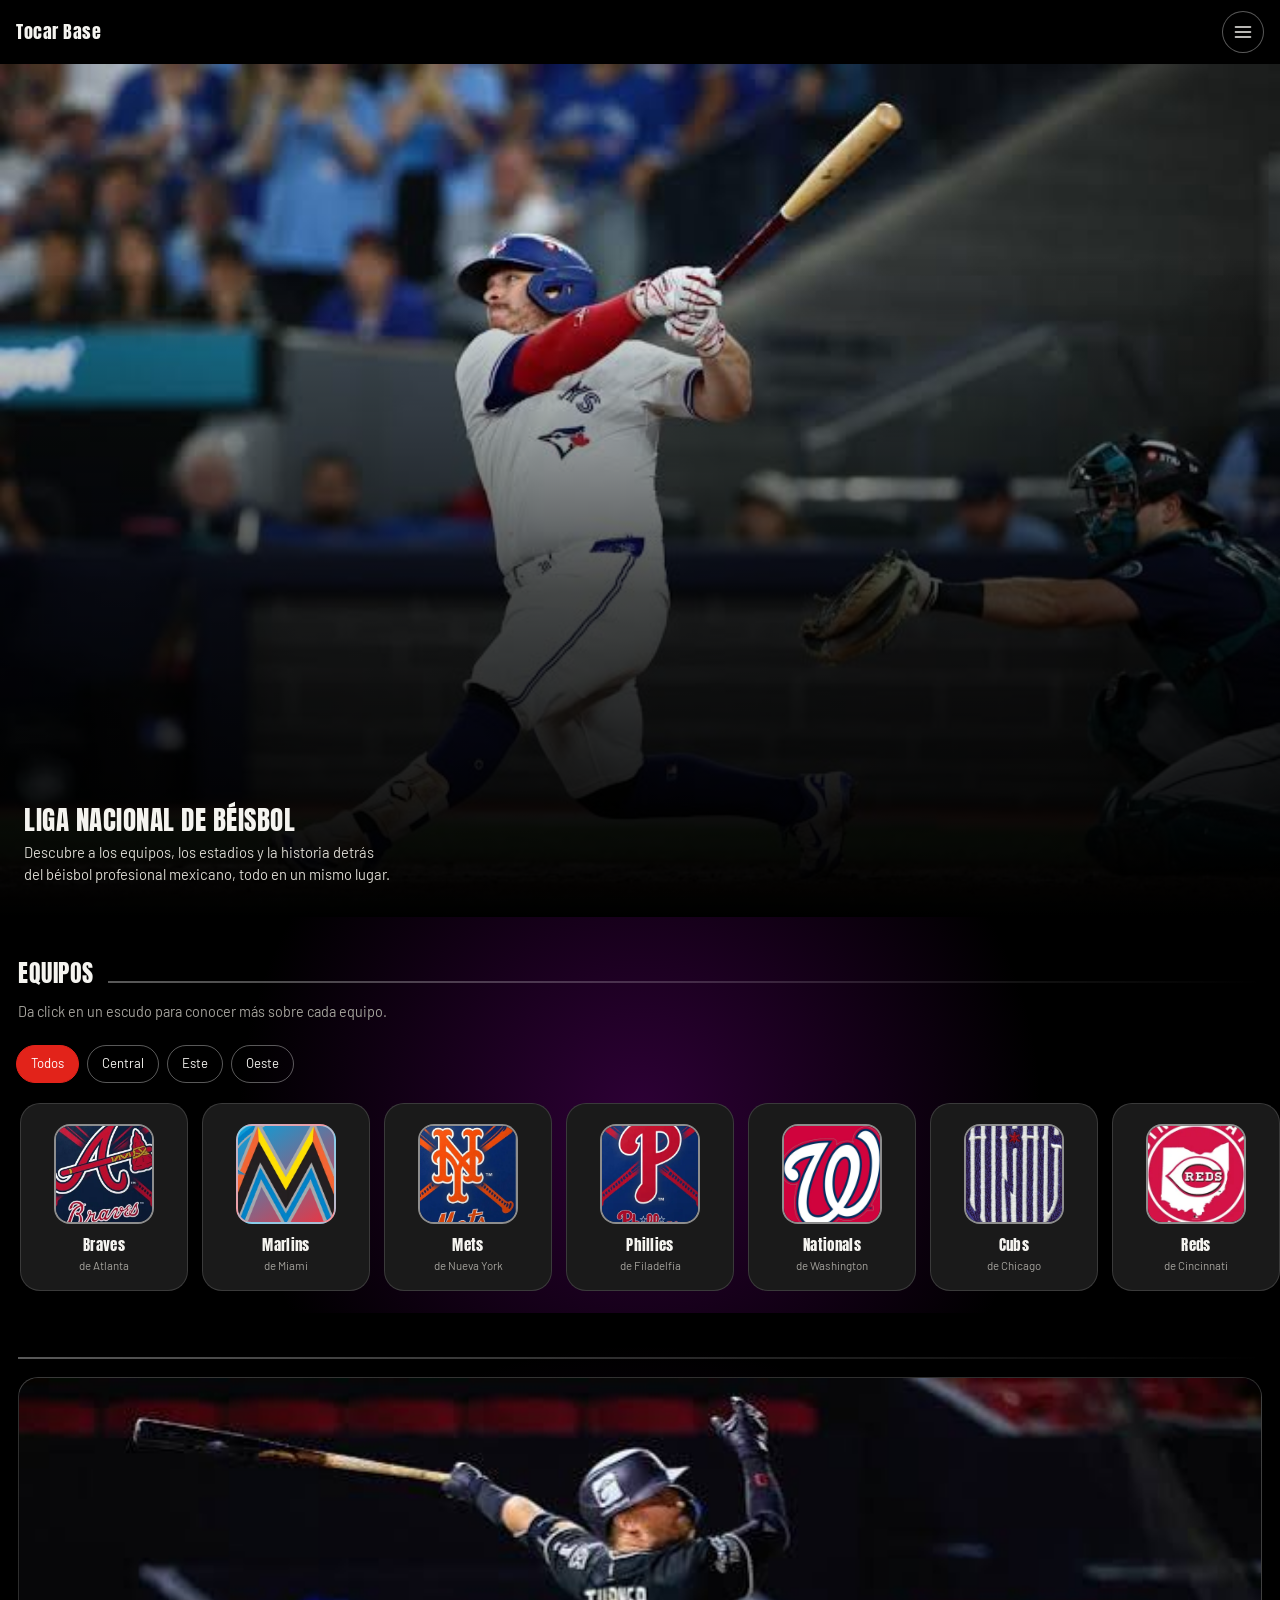
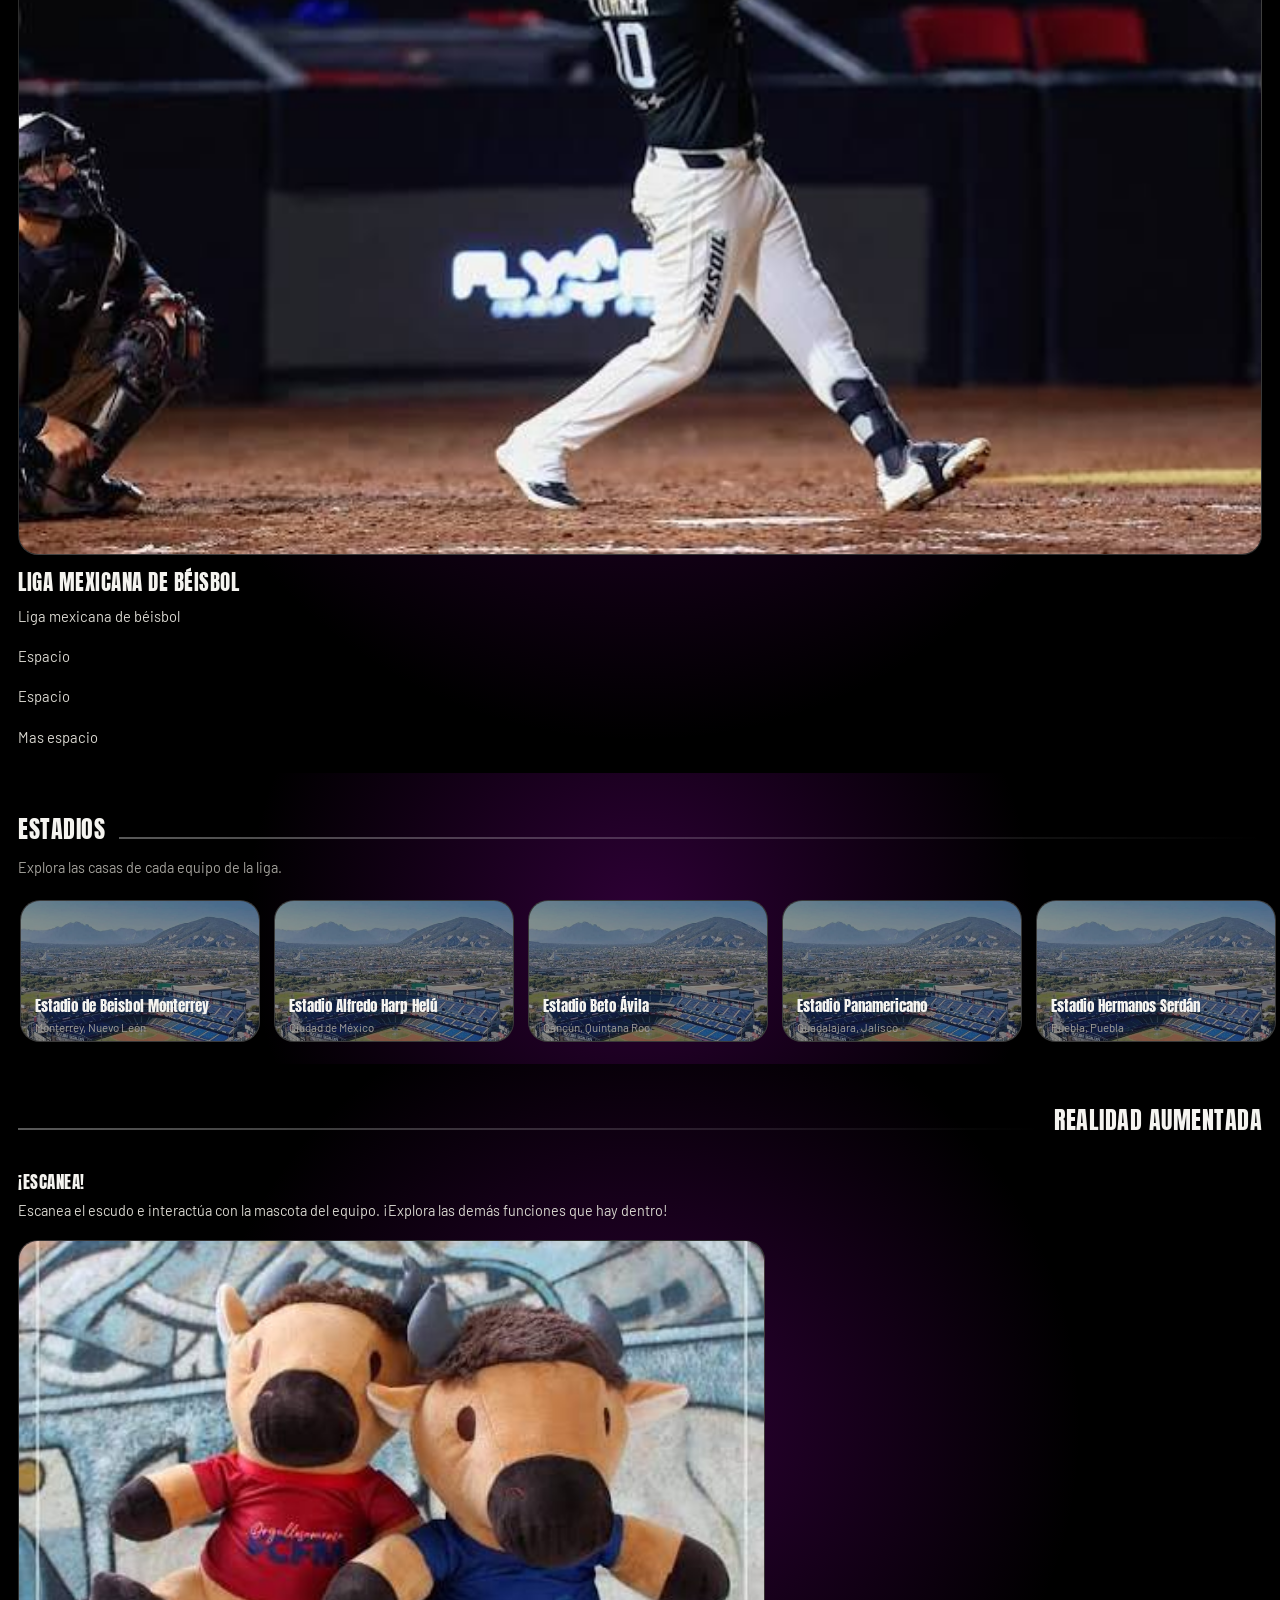
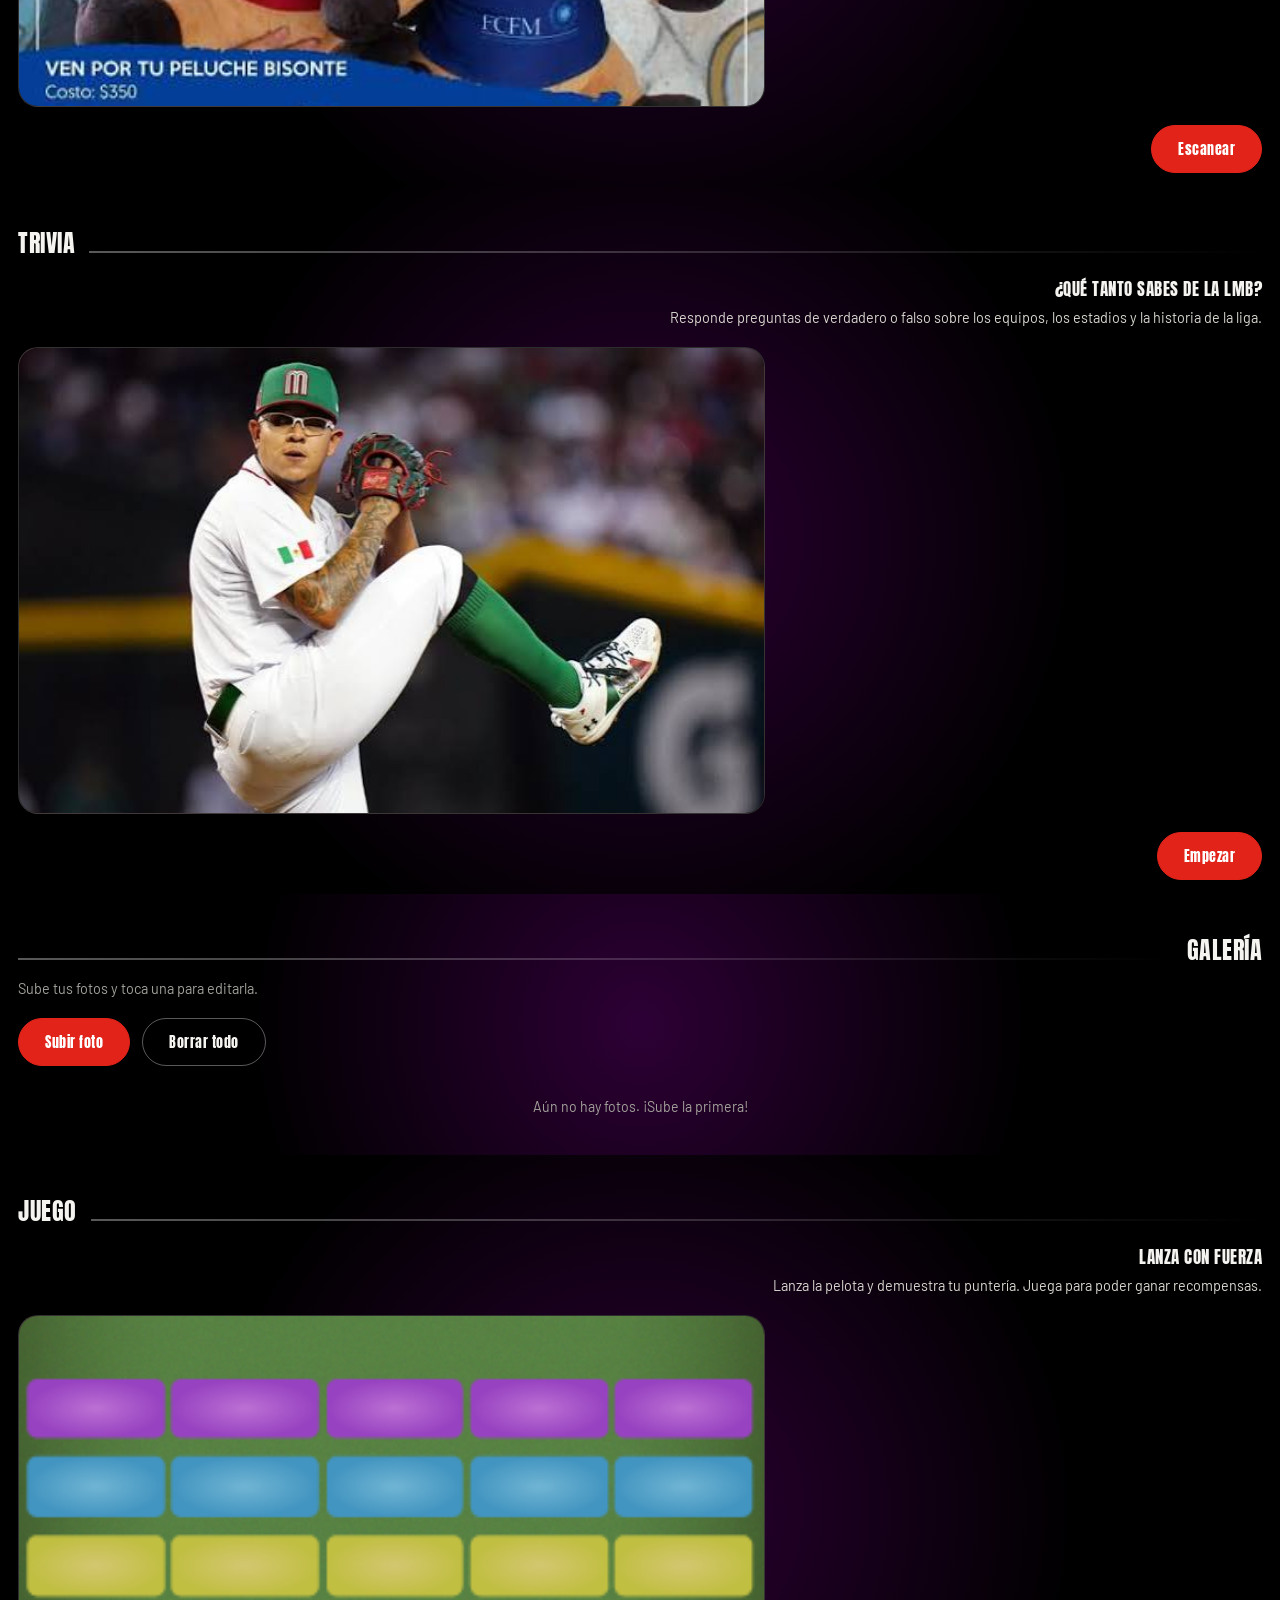
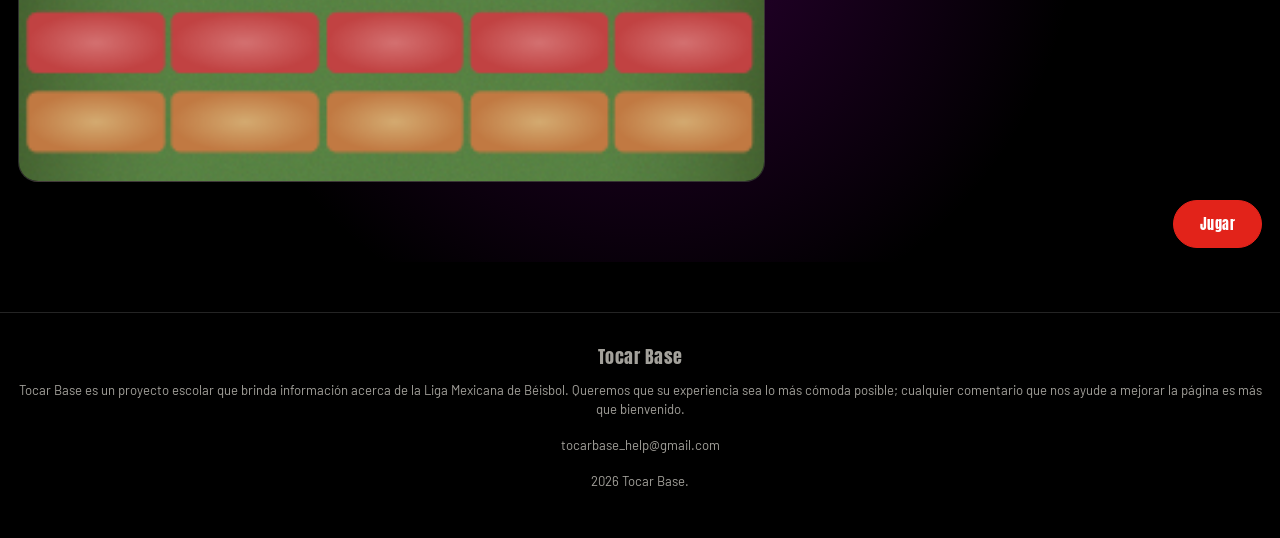
==== commit f60548ff: "galeria omg" ====
--- a/index.html
+++ b/index.html
@@ -16,6 +16,7 @@
 <link href="https://cdnjs.cloudflare.com/ajax/libs/bootstrap/5.3.3/css/bootstrap.min.css" rel="stylesheet">
 
 <link rel="stylesheet" href="css/styles.css">
+<link rel="stylesheet" href="css/galeria.css">
 </head>
 <body>
 
@@ -180,17 +181,23 @@
   </section>
 
   <!--- GALERÍA ------------------------------------------------------------------------->
-  <section id="galeria" class="section" aria-label="Galería">
-    <div class="section-head reverse">
-      <h2>Galería</h2>
-      <div class="rule"></div>
-    </div>
-    <p class="section-sub">Toca una foto para editarla y aplicarle un filtro.</p>
-
-    <div class="gallery-grid" id="galleryGrid"></div>
-    
-  </section>
-
+<section id="galeria" class="section" aria-label="Galería">
+  <div class="section-head reverse">
+    <h2>Galería</h2>
+    <div class="rule"></div>
+  </div>
+  <p class="section-sub">Sube tus fotos y toca una para editarla.</p>
+
+  <div class="gallery-actions">
+    <button class="btn-solid" id="btnSubirFoto" type="button">Subir foto</button>
+    <button class="btn-ghost" id="btnBorrarTodo" type="button">Borrar todo</button>
+    <input type="file" id="fotoInput" accept="image/*" multiple hidden>
+    <p class="gallery-status" id="galleryStatus" role="status"></p>
+  </div>
+
+  <div class="gallery-grid" id="galleryGrid"></div>
+  <p class="gallery-empty" id="galleryEmpty" hidden>Aún no hay fotos. ¡Sube la primera!</p>
+</section>
  
   <!--- JUEGO ------------------------------------------------------------------------------------------>
   <section id="juego" class="section" aria-label="Juego">
@@ -232,5 +239,6 @@
 <script src="https://cdnjs.cloudflare.com/ajax/libs/bootstrap/5.3.3/js/bootstrap.bundle.min.js"></script>
 <script src="js/data.js"></script>
 <script src="js/app.js"></script>
+<script src="js/galeria.js"></script>
 </body>
 </html>
--- a/css/galeria.css
+++ b/css/galeria.css
@@ -0,0 +1,39 @@
+/* galeria.css — agrégalo DESPUÉS de styles.css */
+.gallery-actions{ padding: 0 18px 14px; display: flex; align-items: center; gap: 12px; flex-wrap: wrap; }
+.gallery-status{ margin: 0; font-size: .82rem; color: var(--text-muted); }
+.gallery-empty{ padding: 6px 18px 14px; color: var(--text-muted); font-size: .88rem; text-align: center; }
+
+.gallery-tile{ background: #0a0a0a !important; }
+.gallery-tile::after{ display: none; }
+.gallery-tile img{
+  position: absolute; inset: 0;
+  width: 100%; height: 100%;
+  object-fit: contain;   /* foto completa, sin recortar ni deformar */
+  /* Si prefieres llenar todo el cuadro recortando los bordes, usa: cover */
+}
+
+/* Editor */
+.editor-card{ max-height: 94vh; overflow-y: auto; }
+.editor-head .circle-btn{
+  width: 36px; height: 36px; border-radius: 50%;
+  border: 1px solid var(--border-strong);
+  background: transparent; color: var(--text);
+  display: flex; align-items: center; justify-content: center;
+}
+.editor-canvas-wrap canvas,
+#edCanvas{
+  width: auto; height: auto;
+  max-width: 100%; max-height: 40vh;
+  aspect-ratio: auto;
+}
+.fx-list{ padding: 0 16px 6px; }
+.fx-row{ margin-bottom: 8px; }
+.fx-row label{
+  display: flex; justify-content: space-between;
+  font-size: .8rem; color: var(--text-muted); margin-bottom: 2px;
+}
+.fx-row output{ color: var(--text); }
+.fx-row .form-range{ accent-color: var(--accent); }
+.editor-actions-2{ padding-top: 0; }
+.editor-actions .btn-ghost, .editor-actions .btn-solid{ padding: 12px 10px; font-size: .78rem; }
+.btn-danger{ border-color: #ff5c5c; color: #ff8080; }
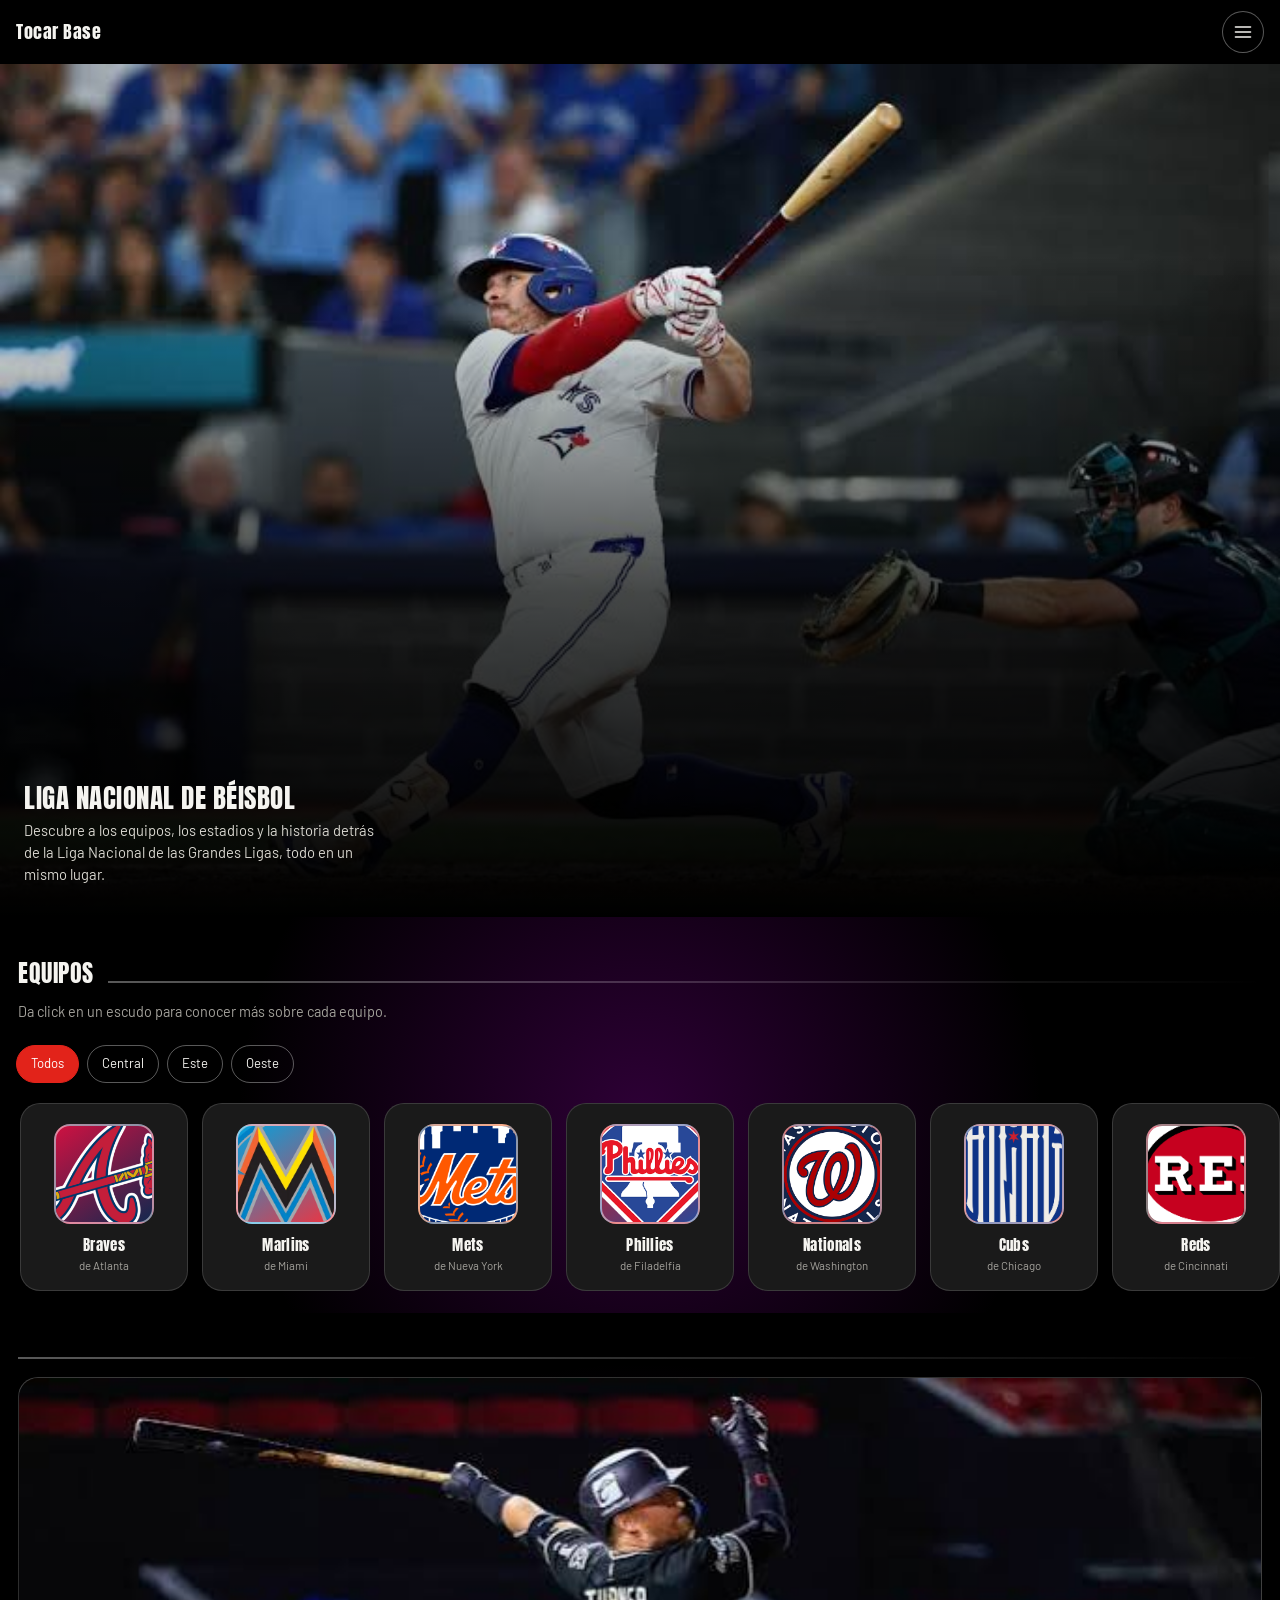
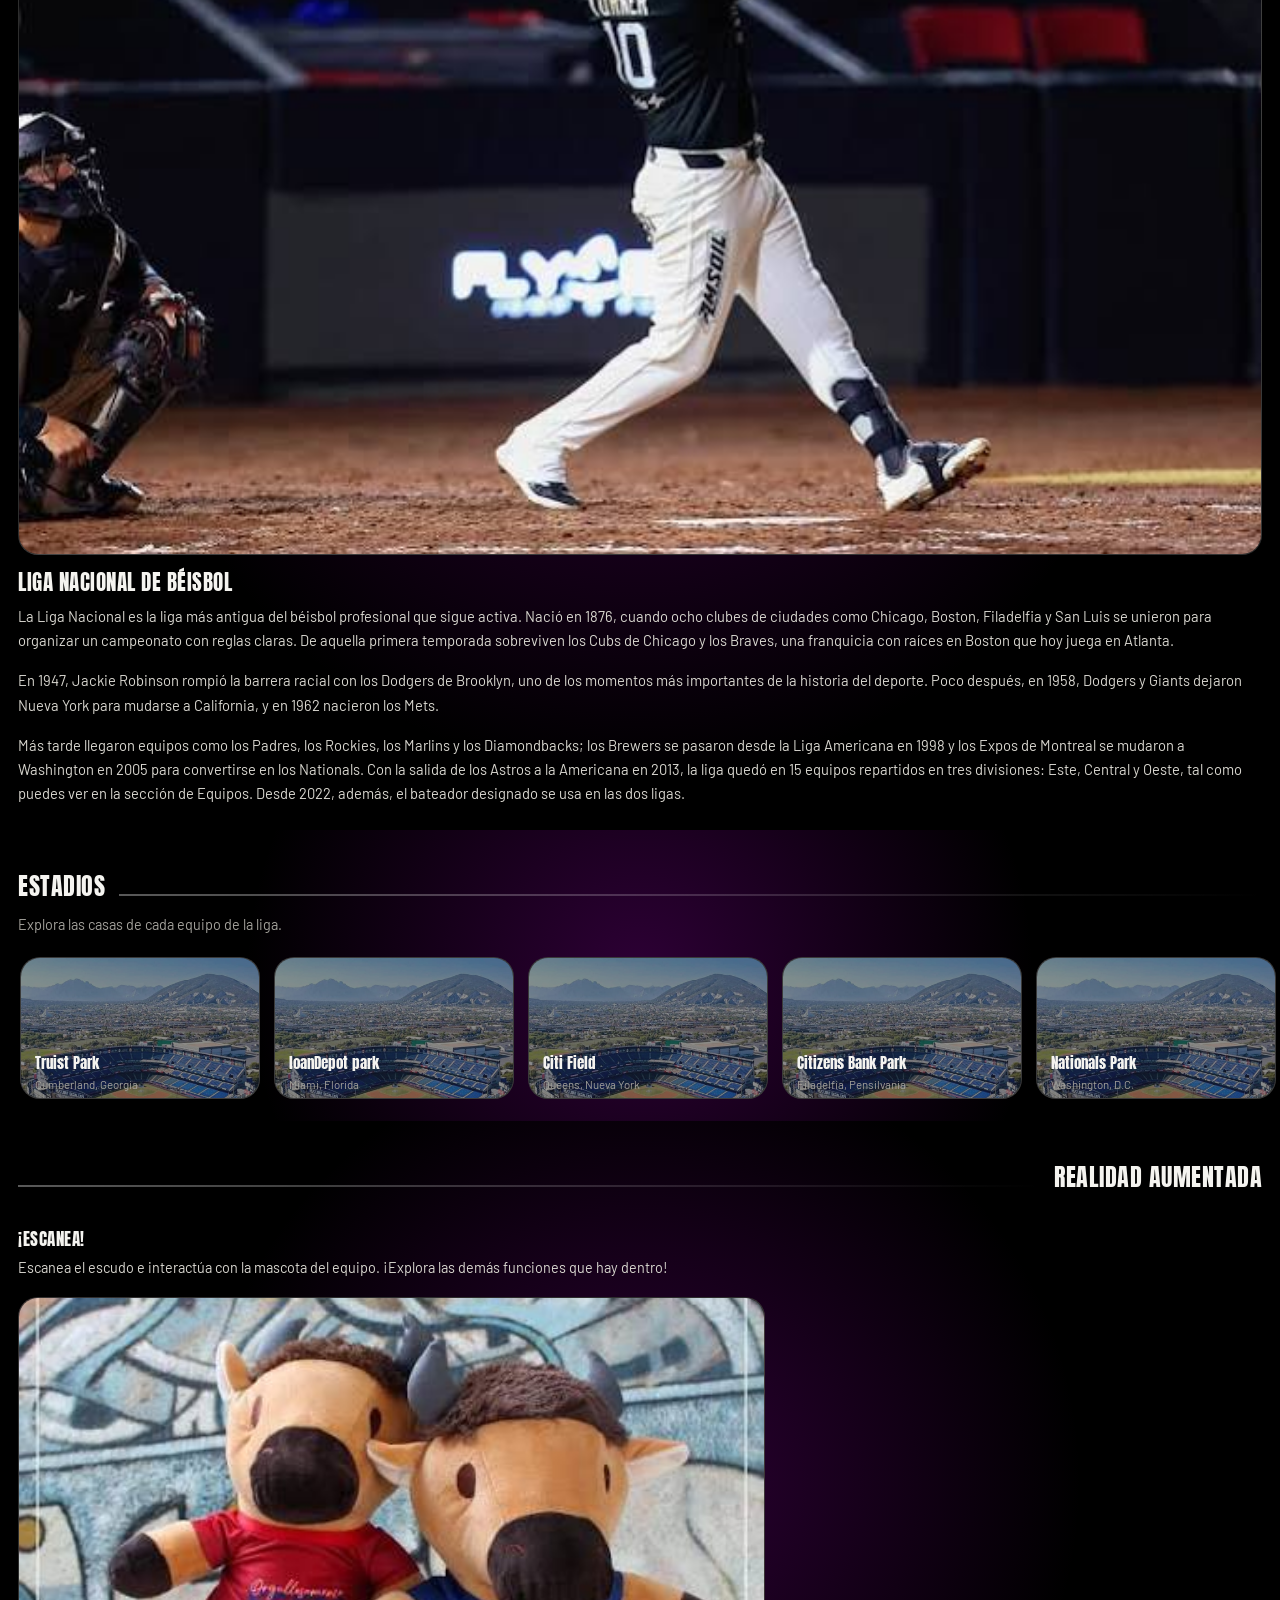
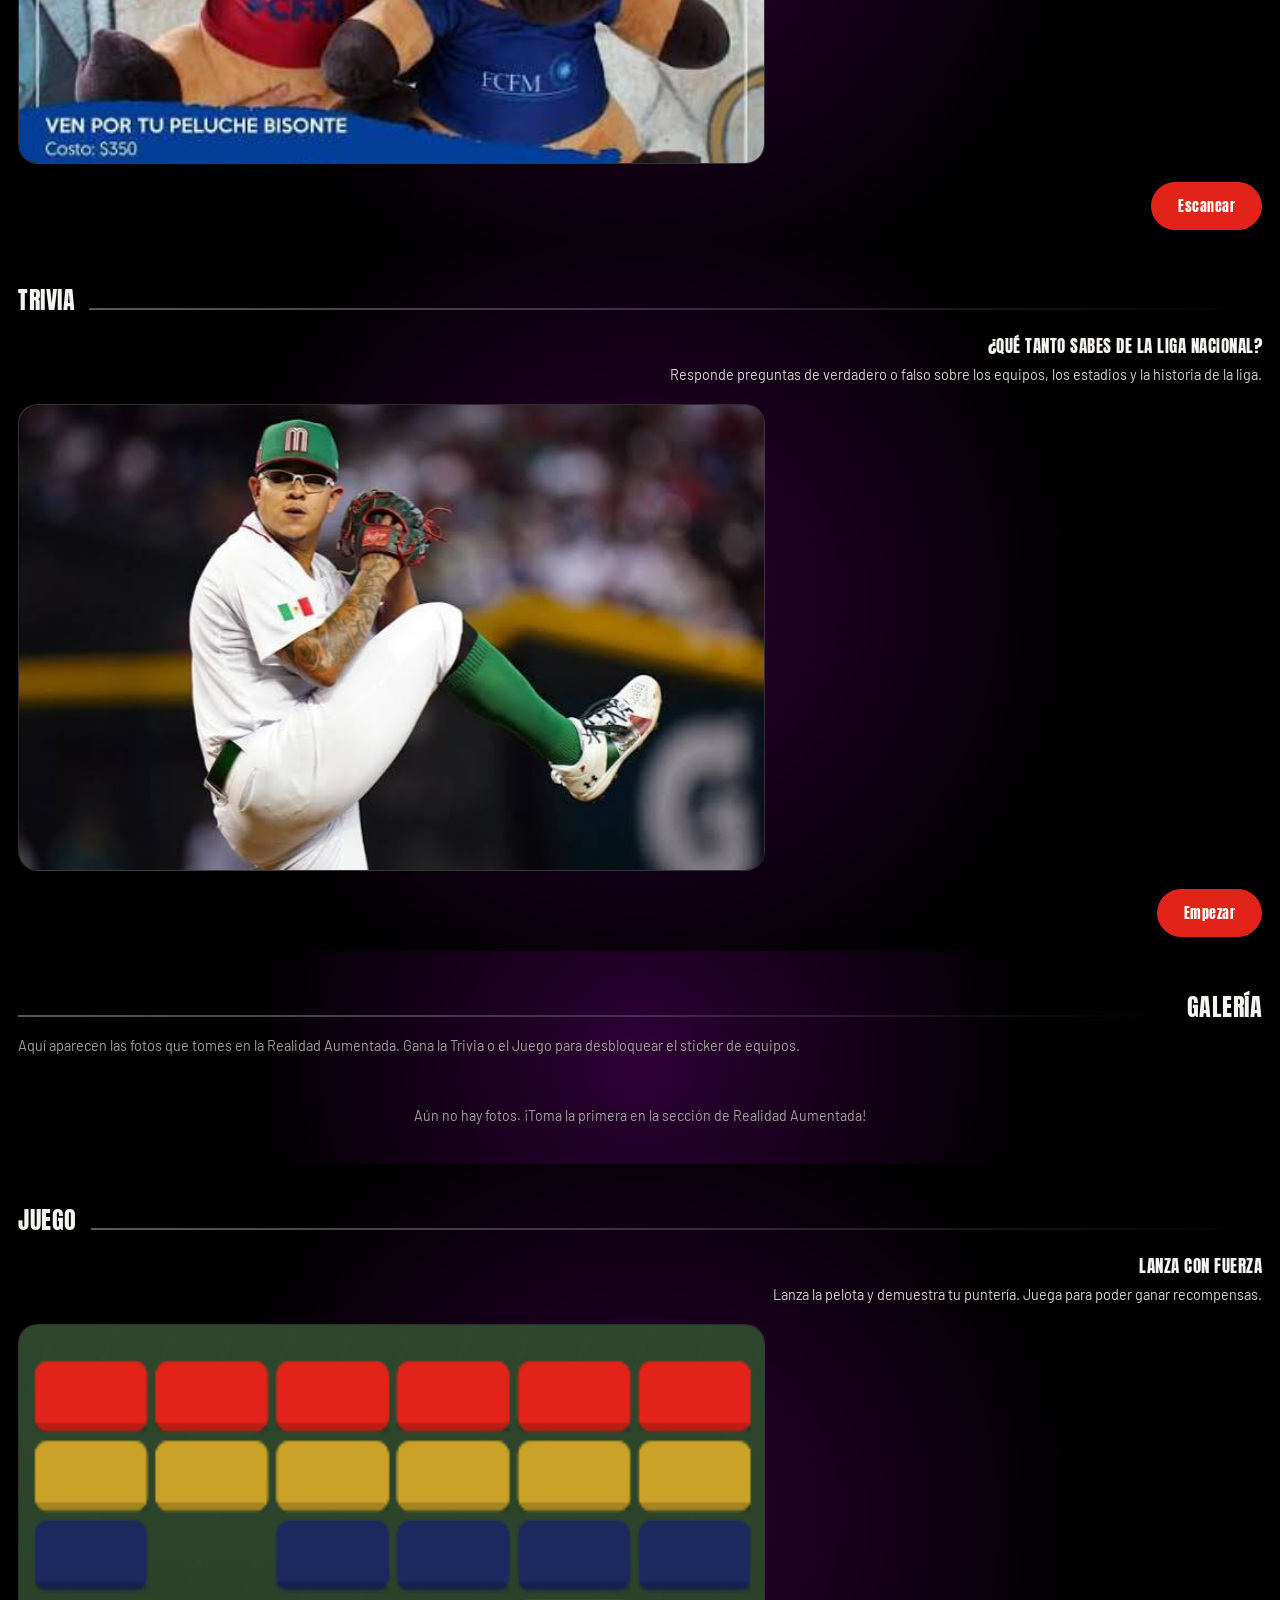
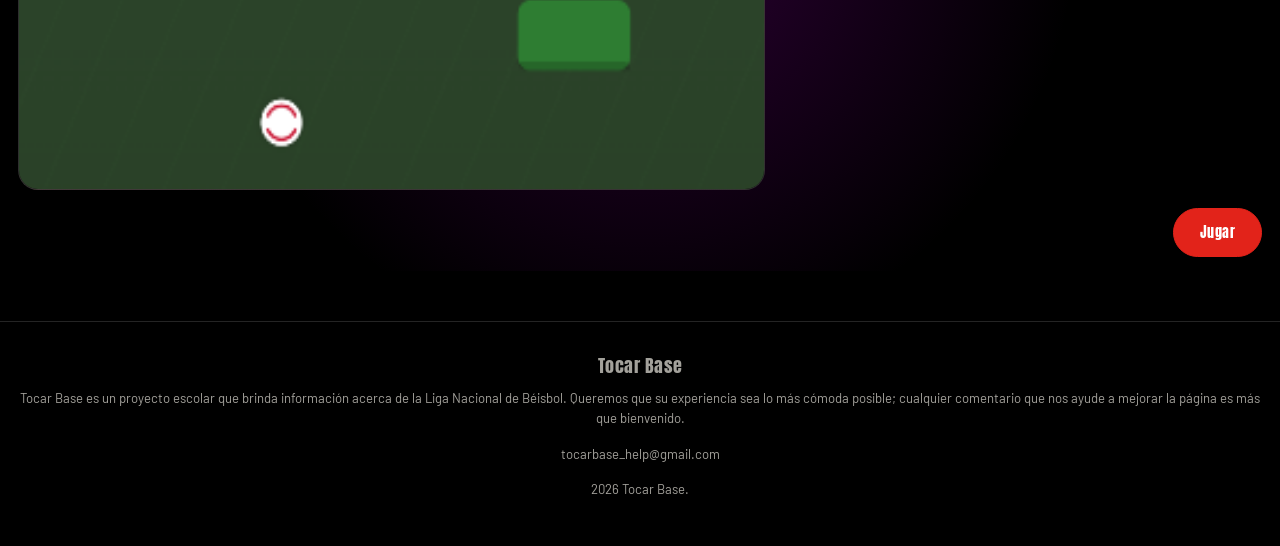
==== commit b969c403: "Semana 11 o quien sabe" ====
--- a/index.html
+++ b/index.html
@@ -3,8 +3,8 @@
 <head>
 <meta charset="UTF-8">
 <meta name="viewport" content="width=device-width, initial-scale=1, viewport-fit=cover">
-<title>Tocar Base — Liga Mexicana de Béisbol</title>
-<meta name="description" content="Conoce a los equipos, estadios y la historia de la Liga Mexicana de Béisbol.">
+<title>Tocar Base — Liga Nacional de Béisbol</title>
+<meta name="description" content="Conoce a los equipos, estadios y la historia de la Liga Nacional de Béisbol.">
 <meta name="theme-color" content="#0a0a0a">
 
 <!-- Tipografías -->
@@ -47,7 +47,7 @@
     <a href="#trivia" class="nav-pill" data-section="trivia">Trivia</a>
     <a href="#galeria" class="nav-pill" data-section="galeria">Galería</a>
     <a href="#juego" class="nav-pill" data-section="juego">Juego</a>
-    <p class="menu-foot">Tocar Base · Liga Mexicana de Béisbol<br>Contenido de ejemplo, listo para conectarse a la base de datos.</p>
+    <p class="menu-foot">Tocar Base · Liga Nacional de Béisbol<br></p>
   </div>
 </div>
 
@@ -65,7 +65,7 @@
 
       <div class="hero-content">
         <h1>Liga Nacional de Béisbol</h1>
-        <p>Descubre a los equipos, los estadios y la historia detrás del béisbol profesional mexicano, todo en un mismo lugar.</p>
+        <p>Descubre a los equipos, los estadios y la historia detrás de la Liga Nacional de las Grandes Ligas, todo en un mismo lugar.</p>
       </div>
     </div>
   </section>
@@ -107,13 +107,11 @@
 
     </div>
     <div class="about-text">
-      <h2>Liga Mexicana de Béisbol</h2>
-
-      <p>Liga mexicana de béisbol</p>
-      <p>Espacio</p>
-      <p>Espacio</p>
-      <p>Mas espacio</p>
-      
+      <h2>Liga Nacional de Béisbol</h2>
+
+      <p>La Liga Nacional es la liga más antigua del béisbol profesional que sigue activa. Nació en 1876, cuando ocho clubes de ciudades como Chicago, Boston, Filadelfia y San Luis se unieron para organizar un campeonato con reglas claras. De aquella primera temporada sobreviven los Cubs de Chicago y los Braves, una franquicia con raíces en Boston que hoy juega en Atlanta.</p>
+      <p>En 1947, Jackie Robinson rompió la barrera racial con los Dodgers de Brooklyn, uno de los momentos más importantes de la historia del deporte. Poco después, en 1958, Dodgers y Giants dejaron Nueva York para mudarse a California, y en 1962 nacieron los Mets.</p>
+      <p>Más tarde llegaron equipos como los Padres, los Rockies, los Marlins y los Diamondbacks; los Brewers se pasaron desde la Liga Americana en 1998 y los Expos de Montreal se mudaron a Washington en 2005 para convertirse en los Nationals. Con la salida de los Astros a la Americana en 2013, la liga quedó en 15 equipos repartidos en tres divisiones: Este, Central y Oeste, tal como puedes ver en la sección de Equipos. Desde 2022, además, el bateador designado se usa en las dos ligas.</p>
     </div>
   </section>
 
@@ -166,7 +164,7 @@
     </div>
 
     <div class="juego-copy">
-      <h3>¿Qué tanto sabes de la LMB?</h3>
+      <h3>¿Qué tanto sabes de la Liga Nacional?</h3>
       <p>Responde preguntas de verdadero o falso sobre los equipos, los estadios y la historia de la liga.</p>
     </div>
 
@@ -176,7 +174,7 @@
 
 
     <div class="ar-cta">
-      <a href="trivia.html" class="btn-solid">Empezar</a>
+      <a href="trivia-jugar.html" class="btn-solid">Empezar</a>
     </div>
   </section>
 
@@ -186,18 +184,16 @@
     <h2>Galería</h2>
     <div class="rule"></div>
   </div>
-  <p class="section-sub">Sube tus fotos y toca una para editarla.</p>
+  <p class="section-sub">Aquí aparecen las fotos que tomes en la Realidad Aumentada. Gana la Trivia o el Juego para desbloquear el sticker de equipos.</p>
 
   <div class="gallery-actions">
-    <button class="btn-solid" id="btnSubirFoto" type="button">Subir foto</button>
     <button class="btn-ghost" id="btnBorrarTodo" type="button">Borrar todo</button>
-    <input type="file" id="fotoInput" accept="image/*" multiple hidden>
     <p class="gallery-status" id="galleryStatus" role="status"></p>
   </div>
 
   <div class="gallery-grid" id="galleryGrid"></div>
-  <p class="gallery-empty" id="galleryEmpty" hidden>Aún no hay fotos. ¡Sube la primera!</p>
-</section>
+  <p class="gallery-empty" id="galleryEmpty" hidden>Aún no hay fotos. ¡Toma la primera en la sección de Realidad Aumentada!</p>
+  </section>
  
   <!--- JUEGO ------------------------------------------------------------------------------------------>
   <section id="juego" class="section" aria-label="Juego">
@@ -212,11 +208,11 @@
     </div>
 
     <div class="game-photo  col-7">
-      <img src="Images/Baseout.png" alt="Juego Foto">
+      <img src="Images/JuegoMini.png" alt="Juego Foto">
     </div>
 
     <div class="juego-cta">
-      <a href="juego.html" class="btn-solid" id="btnJugar">Jugar</a>
+      <a href="juego-jugar.html" class="btn-solid" id="btnJugar">Jugar</a>
     </div>
   </section>
 
@@ -228,7 +224,7 @@
   <div class="brand">
     Tocar Base
   </div>
-  <p>Tocar Base es un proyecto escolar que brinda información acerca de la Liga Mexicana de Béisbol. Queremos que su experiencia sea lo más cómoda posible; cualquier comentario que nos ayude a mejorar la página es más que bienvenido.</p>
+  <p>Tocar Base es un proyecto escolar que brinda información acerca de la Liga Nacional de Béisbol. Queremos que su experiencia sea lo más cómoda posible; cualquier comentario que nos ayude a mejorar la página es más que bienvenido.</p>
   <p>tocarbase_help@gmail.com</p>
   <p>2026 Tocar Base.</p>
 </footer>
@@ -239,6 +235,8 @@
 <script src="https://cdnjs.cloudflare.com/ajax/libs/bootstrap/5.3.3/js/bootstrap.bundle.min.js"></script>
 <script src="js/data.js"></script>
 <script src="js/app.js"></script>
+<script src="js/recompensas.js"></script>
+<script src="js/galeria-db.js"></script>
 <script src="js/galeria.js"></script>
 </body>
 </html>
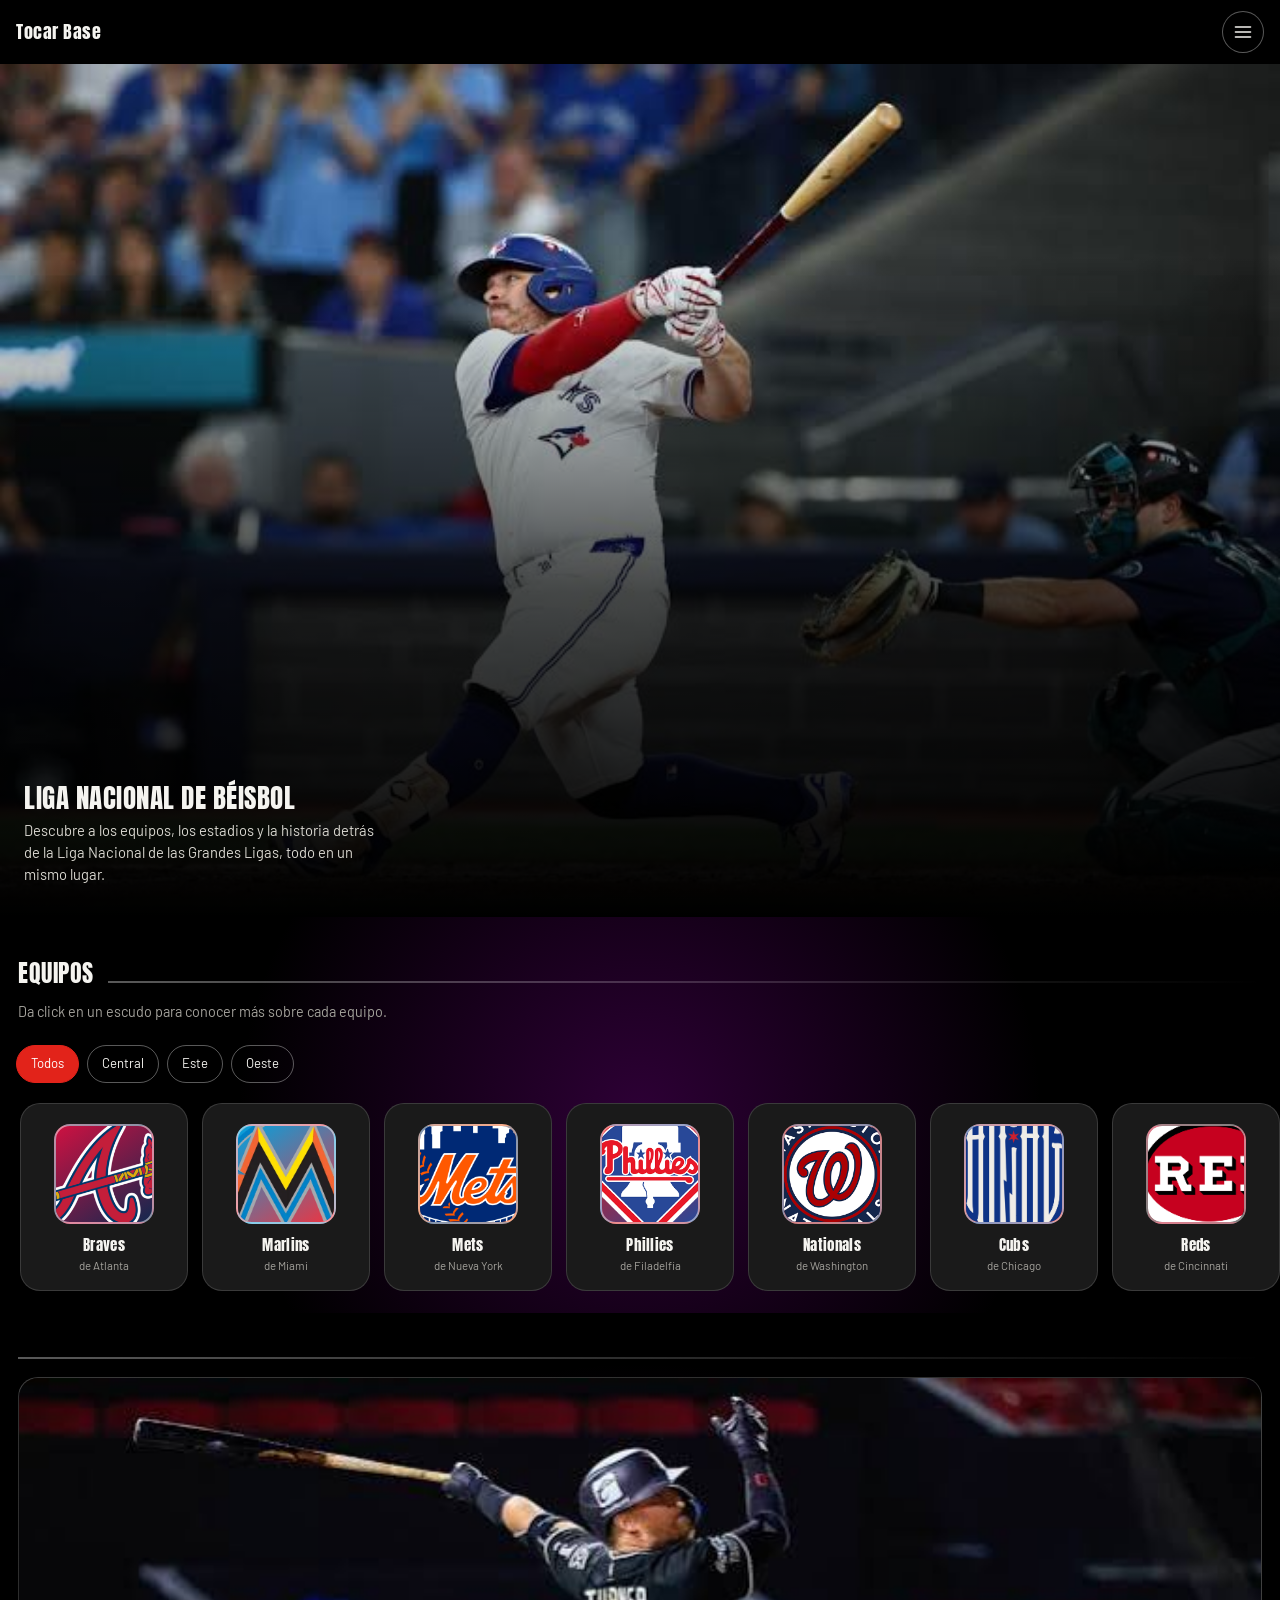
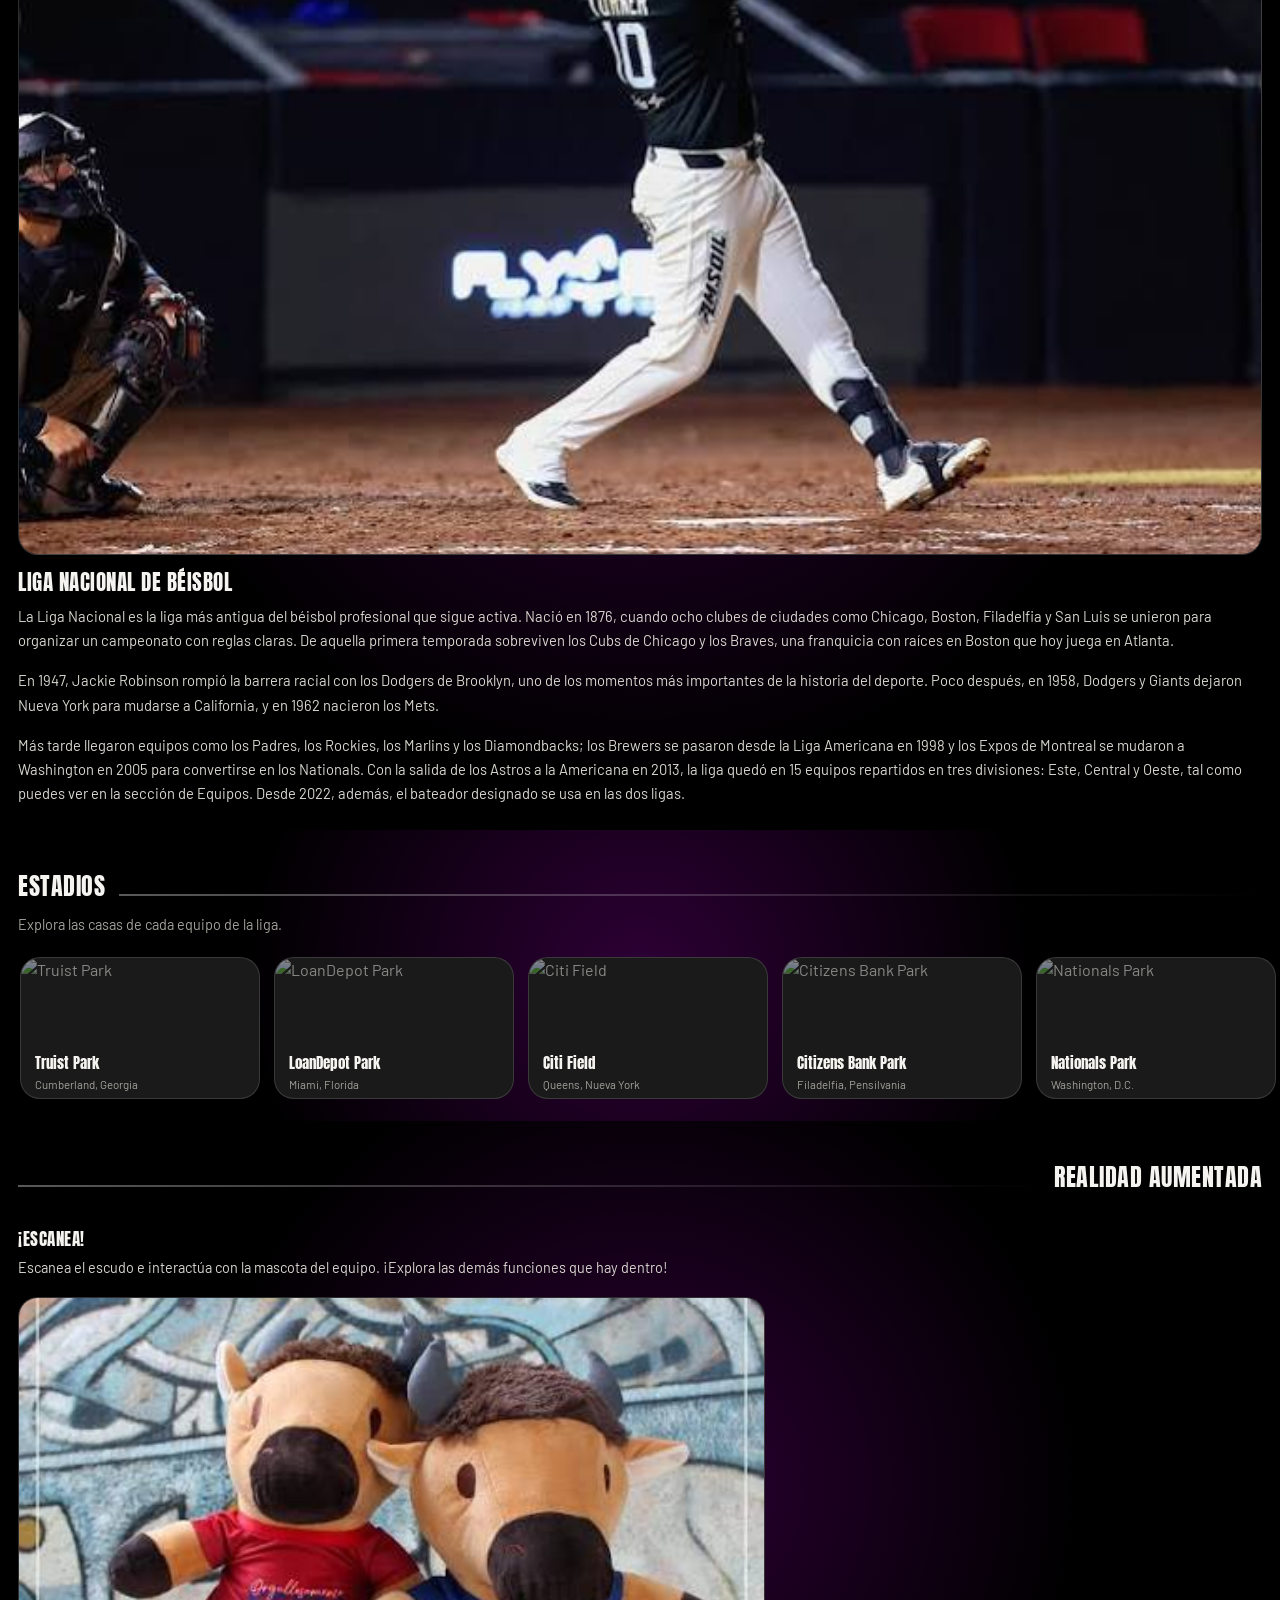
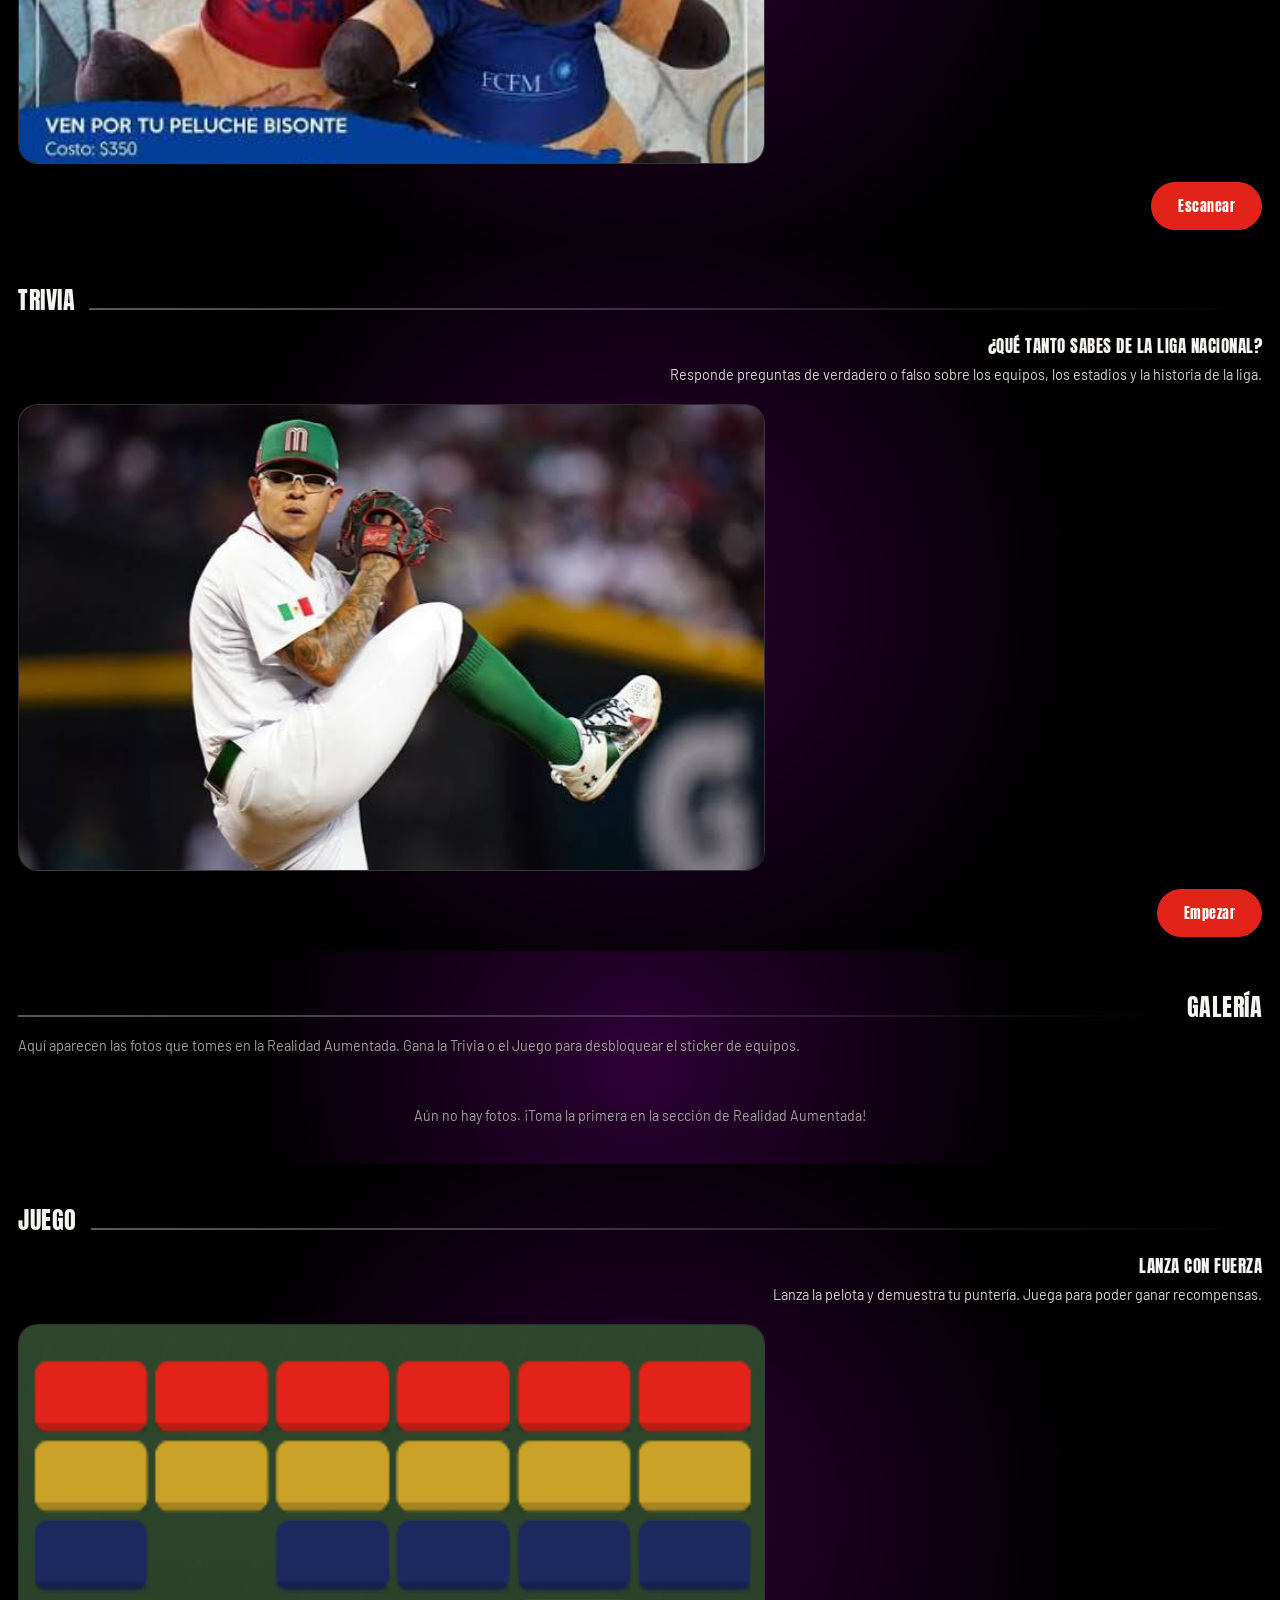
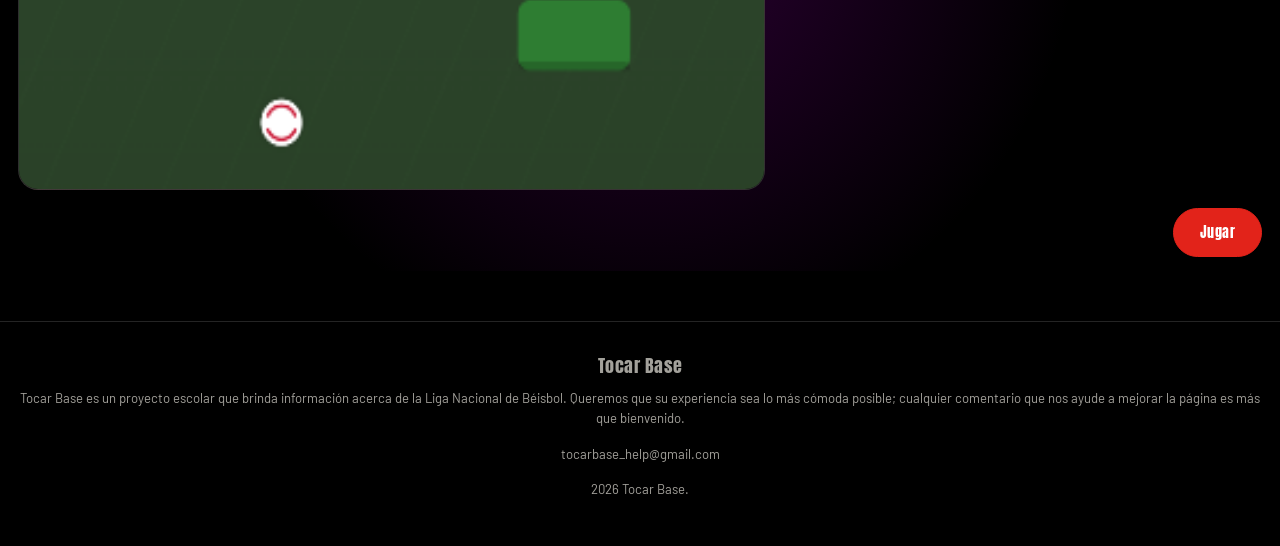
==== commit 1574da90: "Pre-Video" ====
--- a/index.html
+++ b/index.html
@@ -7,20 +7,16 @@
 <meta name="description" content="Conoce a los equipos, estadios y la historia de la Liga Nacional de Béisbol.">
 <meta name="theme-color" content="#0a0a0a">
 
-<!-- Tipografías -->
 <link rel="preconnect" href="https://fonts.googleapis.com">
 <link rel="preconnect" href="https://fonts.gstatic.com" crossorigin>
 <link href="https://fonts.googleapis.com/css2?family=Anton&family=Barlow:wght@400;500;600;700&display=swap" rel="stylesheet">
 
-<!-- Bootstrap 5 -->
 <link href="https://cdnjs.cloudflare.com/ajax/libs/bootstrap/5.3.3/css/bootstrap.min.css" rel="stylesheet">
 
 <link rel="stylesheet" href="css/styles.css">
 <link rel="stylesheet" href="css/galeria.css">
 </head>
 <body>
-
-<!--- HEADER ------------------------------------------------------>
 
 <header class="site-header" id="siteHeader">
   <a href="#inicio" class="brand" aria-label="Tocar Base — Inicio">
@@ -30,8 +26,6 @@
     <svg width="20" height="20" viewBox="0 0 24 24" fill="none" stroke="currentColor" stroke-width="2" stroke-linecap="round"><path d="M3 6h18M3 12h18M3 18h18"/></svg>
   </button>
 </header>
-
-<!--- MENÚ -------------------------------------------------------->
 
 <div class="offcanvas offcanvas-end menu-panel" tabindex="-1" id="menuPanel" aria-labelledby="menuPanelLabel">
   <div class="offcanvas-header">
@@ -53,12 +47,11 @@
 
 <main>
 
-  <!--- INICIO ------------------------------------------->
   <section id="inicio" aria-label="Inicio">
     <div class="hero">
       <div class="hero bg-black">
         <div class="position-relative overflow-hidden w-100">
-          <img class="hero-img" src="Images/Bateador_1.jpg" alt="Inicio Imagen" class="d-block">
+          <img class="hero-img" src="Images/Bateador_1.jpg" alt="Inicio Imagen">
         </div>
         <div class="mask position-absolute bottom-0 start-0 w-100"></div>
       </div>
@@ -70,7 +63,6 @@
     </div>
   </section>
 
-  <!--- EQUIPOS ---------------------------------------------------------------------->
   <section id="equipos" class="section" aria-label="Equipos">
     <div class="section-head">
       <h2>Equipos</h2>
@@ -78,8 +70,6 @@
     </div>
     <p class="section-sub">Da click en un escudo para conocer más sobre cada equipo.</p>
 
-    <!-- Filtro por zona: reutiliza las clases .filter-row / .chip que ya
-         usa el editor de la galería, para mantener el mismo estilo de píldora. -->
     <div class="filter-row zona-filters" role="group" aria-label="Filtrar equipos por zona">
       <button class="chip is-active" data-zona="todos">Todos</button>
       <button class="chip" data-zona="central">Central</button>
@@ -95,7 +85,6 @@
   </section>
   
 
-  <!--- HISTORIA ------------------------------------------------------------------------->
   <section id="historia" class="section" aria-label="Historia de la liga">
 
     <div class="section-head">      
@@ -109,13 +98,21 @@
     <div class="about-text">
       <h2>Liga Nacional de Béisbol</h2>
 
-      <p>La Liga Nacional es la liga más antigua del béisbol profesional que sigue activa. Nació en 1876, cuando ocho clubes de ciudades como Chicago, Boston, Filadelfia y San Luis se unieron para organizar un campeonato con reglas claras. De aquella primera temporada sobreviven los Cubs de Chicago y los Braves, una franquicia con raíces en Boston que hoy juega en Atlanta.</p>
-      <p>En 1947, Jackie Robinson rompió la barrera racial con los Dodgers de Brooklyn, uno de los momentos más importantes de la historia del deporte. Poco después, en 1958, Dodgers y Giants dejaron Nueva York para mudarse a California, y en 1962 nacieron los Mets.</p>
-      <p>Más tarde llegaron equipos como los Padres, los Rockies, los Marlins y los Diamondbacks; los Brewers se pasaron desde la Liga Americana en 1998 y los Expos de Montreal se mudaron a Washington en 2005 para convertirse en los Nationals. Con la salida de los Astros a la Americana en 2013, la liga quedó en 15 equipos repartidos en tres divisiones: Este, Central y Oeste, tal como puedes ver en la sección de Equipos. Desde 2022, además, el bateador designado se usa en las dos ligas.</p>
-    </div>
-  </section>
-
-  <!--- ESTADIOS ------------------------------------------------------------------------------->
+      <p>La Liga Nacional es la liga más antigua del béisbol profesional que sigue activa. 
+        Nació en 1876, cuando ocho clubes de ciudades como Chicago, Boston, Filadelfia y San Luis 
+        se unieron para organizar un campeonato con reglas claras. De aquella primera temporada sobreviven los Cubs de Chicago 
+        y los Braves, una franquicia con raíces en Boston que hoy juega en Atlanta.</p>
+      <p>En 1947, Jackie Robinson rompió la barrera racial con los Dodgers de Brooklyn, 
+        uno de los momentos más importantes de la historia del deporte. Poco después, 
+        en 1958, Dodgers y Giants dejaron Nueva York para mudarse a California, y en 1962 nacieron los Mets.</p>
+      <p>Más tarde llegaron equipos como los Padres, los Rockies, los Marlins y los Diamondbacks; 
+        los Brewers se pasaron desde la Liga Americana en 1998 y los Expos de Montreal se mudaron a Washington en 2005 
+        para convertirse en los Nationals. Con la salida de los Astros a la Americana en 2013, 
+        la liga quedó en 15 equipos repartidos en tres divisiones: Este, Central y Oeste, 
+        tal como puedes ver en la sección de Equipos. Desde 2022, además, el bateador designado se usa en las dos ligas.</p>
+    </div>
+  </section>
+
   <section id="estadios" class="section" aria-label="Estadios">
     <div class="section-head">
       <h2>Estadios</h2>
@@ -130,8 +127,6 @@
     </div>
   </section>
 
-  <!--- REALIDAD AUMENTADA -------------------------------------------------------------------------->
-
   <section id="ar" class="section" aria-label="Realidad Aumentada">
     <div class="section-head">
       <div class="rule"></div>
@@ -147,15 +142,12 @@
       <img src="Images/Bisonte.jpg" alt="AR Foto">
     </div>
 
-
     <div class="ar-cta">
       <a href="ar-modelo.html" class="btn-solid" id="btnEscanear">Escanear</a>
     </div>
   </section>
 
-
   
-  <!--- TRIVIA ------------------------------------------------------------------------------------->
 
   <section id="trivia" class="section" aria-label="Trivia">
     <div class="section-head">
@@ -172,13 +164,11 @@
       <img src="Images/Pitcher_2.jpg" alt="Trivia Foto">
     </div>
 
-
     <div class="ar-cta">
       <a href="trivia-jugar.html" class="btn-solid">Empezar</a>
     </div>
   </section>
 
-  <!--- GALERÍA ------------------------------------------------------------------------->
 <section id="galeria" class="section" aria-label="Galería">
   <div class="section-head reverse">
     <h2>Galería</h2>
@@ -195,7 +185,6 @@
   <p class="gallery-empty" id="galleryEmpty" hidden>Aún no hay fotos. ¡Toma la primera en la sección de Realidad Aumentada!</p>
   </section>
  
-  <!--- JUEGO ------------------------------------------------------------------------------------------>
   <section id="juego" class="section" aria-label="Juego">
     <div class="section-head reverse">
       <div class="rule"></div>
@@ -217,8 +206,6 @@
   </section>
 
 </main>
-
-<!--- FOOTER ---------------------------------------------------------------------------------------------->
 
 <footer class="site-footer">
   <div class="brand">
@@ -228,9 +215,6 @@
   <p>tocarbase_help@gmail.com</p>
   <p>2026 Tocar Base.</p>
 </footer>
-
-
-
 
 <script src="https://cdnjs.cloudflare.com/ajax/libs/bootstrap/5.3.3/js/bootstrap.bundle.min.js"></script>
 <script src="js/data.js"></script>
--- a/css/styles.css
+++ b/css/styles.css
@@ -1,2533 +1,6 @@
-/* =========================================================================
-   TOCAR BASE — Liga Mexicana de Béisbol
-   Hoja de estilos principal (mobile-first)
-   ========================================================================= */
-
-:root{
-  --bg: #000000;
-  --bg-elev: #131313;
-  --surface: #1a1a1a;
-  --surface-2: #201f1f;
-  --border: rgba(255,255,255,.14);
-  --border-strong: rgba(255,255,255,.35);
-  --text: #f5f4f0;
-  --text-muted: #a3a19b;
-  --accent: #e2231a;
-  --accent-dim: #8f1512;
-  --radius-lg: 20px;
-  --radius-md: 14px;
-  --radius-pill: 999px;
-  --header-h: 64px;
-  --font-display: "Anton", "Arial Narrow", sans-serif;
-  --font-body: "Barlow", "Segoe UI", sans-serif;
-}
-
-*{ box-sizing: border-box; }
-
-html{ scroll-behavior: smooth; }
-@media (prefers-reduced-motion: reduce){
-  html{ scroll-behavior: auto; }
-  *{ animation-duration: .001ms !important; transition-duration: .001ms !important; }
-}
-
-body{
-  background: var(--bg);
-  color: var(--text);
-  font-family: var(--font-body);
-  margin: 0;
-  padding-top: var(--header-h);
-  -webkit-font-smoothing: antialiased;
-}
-
-/* La página de detalle (detalle.html) no usa el header fijo del sitio;
-   su propia barra superior (.detail-top) va pegada al borde superior. */
-body.page-detalle{ padding-top: 0; }
-
-h1,h2,h3, .display{
-  font-family: var(--font-display);
-  text-transform: uppercase;
-  letter-spacing: .5px;
-  font-weight: 400;
-  line-height: 1;
-}
-
-a{ color: inherit; text-decoration: none; }
-
-::selection{ background: var(--accent); color: #fff; }
-
-:focus-visible{
-  outline: 2px solid var(--accent);
-  outline-offset: 3px;
-}
-
-.container-app{
-  max-width: 640px;
-  margin: 0 auto;
-  padding-inline: 18px;
-}
-
-/* ---------- Header ---------- */
-.site-header{
-  position: fixed;
-  inset: 0 0 auto 0;
-  height: var(--header-h);
-  z-index: 1050;
-  display: flex;
-  align-items: center;
-  justify-content: space-between;
-  padding-inline: 16px;
-  background: linear-gradient(to bottom, rgba(0,0,0,.75), rgba(0,0,0,0));
-  transition: background-color .25s ease, box-shadow .25s ease;
-}
-.site-header.is-solid{
-  background: rgba(10,10,10,.92);
-  backdrop-filter: blur(6px);
-  box-shadow: 0 1px 0 var(--border);
-}
-
-.brand{
-  display: flex;
-  align-items: center;
-  gap: 8px;
-  font-family: var(--font-display);
-  font-size: 1.15rem;
-  letter-spacing: .5px;
-}
-.brand svg{ width: 30px; height: 30px; flex: none; }
-
-.btn-burger{
-  width: 42px;
-  height: 42px;
-  border-radius: var(--radius-pill);
-  border: 1px solid var(--border-strong);
-  background: rgba(0,0,0,.35);
-  display: flex;
-  align-items: center;
-  justify-content: center;
-  color: var(--text);
-}
-.btn-burger:hover{ background: rgba(255,255,255,.08); }
-
-/* ---------- Offcanvas menu ---------- */
-.offcanvas.menu-panel{
-  width: min(320px, 84vw);
-  background: var(--bg-elev);
-  border-left: 1px solid var(--border);
-  color: var(--text);
-  z-index: 1051;
-}
-.menu-panel .offcanvas-header{
-  padding: 22px 20px 6px;
-}
-.menu-panel .offcanvas-title{
-  font-family: var(--font-display);
-  font-size: 1.4rem;
-  letter-spacing: 1px;
-}
-.menu-panel .offcanvas-body{
-  padding: 10px 20px 24px;
-  display: flex;
-  flex-direction: column;
-  gap: 12px;
-}
-.nav-pill{
-  display: block;
-  text-align: center;
-  padding: 14px 18px;
-  border: 1px solid var(--border-strong);
-  border-radius: var(--radius-pill);
-  font-family: var(--font-display);
-  letter-spacing: 1px;
-  font-size: 1rem;
-  color: var(--text);
-  background: transparent;
-}
-.nav-pill:hover{ background: rgba(255,255,255,.06); }
-.nav-pill.is-active{
-  background: var(--accent);
-  border-color: var(--accent);
-  color: #fff;
-}
-.menu-foot{
-  margin-top: auto;
-  padding-top: 18px;
-  border-top: 1px solid var(--border);
-  font-size: .8rem;
-  color: var(--text-muted);
-}
-
-/* ---------- Hero / Inicio ---------- */
-.hero{
-  position: relative;
-  height: auto;
-  overflow: hidden;
-}
-.hero-img{
-  display: block;
-  width: 100%;
-  height: auto;
-}
-.mask{
-  height: 100%;
-  background: linear-gradient(to top, #000 0%, rgba(0,0,0,.72) 38%, transparent 78%);
-  pointer-events:none;
-}
-.diamond-pattern{
-  position: absolute; inset: 0;
-  opacity: .5;
-  mix-blend-mode: overlay;
-  background-image: repeating-linear-gradient(115deg, rgba(255,255,255,.09) 0 2px, transparent 2px 26px);
-  pointer-events: none;
-}
-.hero-content{
-  position: absolute;
-  left: 0; right: 0; bottom: 2rem;
-  padding-inline: 1.5rem;
-  z-index: 2;
-}
-.hero-logo{
-  width: 58px; height: 58px;
-  margin-bottom: 10px;
-  filter: drop-shadow(0 2px 6px rgba(0,0,0,.5));
-}
-.hero-content h1{
-  font-size: 1.7rem;
-  margin: 0 0 8px;
-}
-.hero-content p{
-  color: #d8d6cf;
-  font-size: .92rem;
-  max-width: 46ch;
-  margin: 0;
-}
-
-/* ---------- Sections ---------- */
-.section{
-  padding: 44px 0 8px;
-  scroll-margin-top: var(--header-h);
-  background: radial-gradient( circle at 50% 50%,
-  rgba(130, 0, 153, 1)   0%,
-  rgba(130, 0, 153, 0.35) 0%,
-  transparent 60%);
-}
-.section-head{
-  display: flex;
-  align-items: baseline;
-  gap: 14px;
-  padding-inline: 18px;
-  margin-bottom: 18px;
-}
-.section-head h2{
-  font-size: 1.5rem;
-  white-space: nowrap;
-}
-.section-head .rule{
-  height: 2px;
-  flex: 1;
-  background: linear-gradient(to right, var(--border-strong), transparent);
-}
-.section-sub{
-  padding-inline: 18px;
-  color: var(--text-muted);
-  font-size: .9rem;
-  margin: -10px 0 18px;
-}
-
-
-/* ---------- Card carousel (equipos / estadios) ---------- */
-.card-rail-wrap{ position: relative; }
-.card-rail{
-  display: flex;
-  gap: 14px;
-  overflow-x: auto;
-  scroll-snap-type: x mandatory;
-  padding: 4px 18px 14px;
-  margin-left: 20px;
-  scrollbar-width: none;
-}
-.card-rail::-webkit-scrollbar{ display: none; }
-
-.rail-btn{
-  position: absolute;
-  top: 50%;
-  translate: 0 -50%;
-  width: 36px; height: 36px;
-  border-radius: 50%;
-  border: 1px solid var(--border-strong);
-  background: rgba(10,10,10,.75);
-  color: var(--text);
-  display: flex; align-items: center; justify-content: center;
-  z-index: 3;
-}
-.rail-btn.prev{ left: 4px; }
-.rail-btn.next{ right: 4px; }
-@media (max-width: 480px){ .rail-btn{ display: none; } }
-
-.team-card{
-  flex: 0 0 auto;
-  width: 148px;
-  scroll-snap-align: start;
-  border: 1px solid var(--border);
-  border-radius: var(--radius-lg);
-  background: var(--surface);
-  padding: 16px 12px 14px;
-  text-align: center;
-  cursor: pointer;
-  transition: border-color .2s ease, transform .2s ease;
-}
-.team-card:hover{
-  border-color: var(--border-strong);
-  transform: translateY(-2px);
-}
-.team-shield{
-  width: 76px; height: 76px;
-  margin: 0 auto 12px;
-  border-radius: 16px;
-  display: flex; align-items: center; justify-content: center;
-  font-family: var(--font-display);
-  font-size: 1.5rem;
-  color: #fff;
-  border: 2px solid rgba(255,255,255,.5);
-  overflow: hidden;
-  padding:5px;
-  box-sizing: border-box;
-}
-
-.team-shield img{
-  width: 200%;
-  height: 200%;
-  object-fit: cover;
-
-}
-.team-card .name{
-  font-family: var(--font-display);
-  font-size: .95rem;
-  letter-spacing: .3px;
-  line-height: 1.15;
-}
-.team-card .city{
-  font-size: .72rem;
-  color: var(--text-muted);
-  margin-top: 4px;
-}
-
-.stadium-card{
-  flex: 0 0 auto;
-  width: 220px;
-  scroll-snap-align: start;
-  border: 1px solid var(--border);
-  border-radius: var(--radius-lg);
-  overflow: hidden;
-  cursor: pointer;
-  background: var(--surface);
-  transition: border-color .2s ease, transform .2s ease;
-}
-.stadium-card:hover{ border-color: var(--border-strong); transform: translateY(-2px); }
-.stadium-card .photo{
-  height: 120px;
-  position: relative;
-}
-.stadium-card .photo .badge-mini{
-  position: absolute; top: 10px; left: 10px;
-  width: 30px; height: 30px;
-  border-radius: 8px;
-  border: 1.5px solid rgba(255,255,255,.6);
-  display: flex; align-items: center; justify-content: center;
-  font-family: var(--font-display);
-  font-size: .75rem;
-  color: #fff;
-  background: rgba(0,0,0,.25);
-}
-
-.photo img {
-
-  max-width: 100%;
-  height: auto;
-  position:absolute;
-  opacity: 50%;
-
-}
-.stadium-card .info{ padding: 12px 14px 0; position:relative; top:60%; height: 100%;}
-
-.stadium-card .name{
-  font-family: var(--font-display);
-  font-size: .95rem;
-  line-height: 1.15;
-}
-.stadium-card .city{
-  font-size: .72rem;
-  color: var(--text-muted);
-  margin-top: 4px;
-}
-
-/* ---------- Detail overlay (equipo / estadio) ---------- */
-.detail-overlay{
-  position: fixed;
-  inset: 0;
-  z-index: 1100;
-  background: var(--bg);
-  transform: translateY(100%);
-  transition: transform .32s ease;
-  overflow-y: auto;
-  visibility: hidden;
-}
-.detail-overlay.is-open{
-  transform: translateY(0);
-  visibility: visible;
-}
-.detail-top{
-  position: sticky;
-  top: 0;
-  z-index: 20;
-  display: flex;
-  align-items: center;
-  justify-content: space-between;
-  padding: 14px 14px 0;
-}
-.detail-top .circle-btn{
-  width: 40px; height: 40px;
-  border-radius: 50%;
-  border: 1px solid var(--border-strong);
-  background: rgba(10,10,10,.6);
-  color: var(--text);
-  display: flex; align-items: center; justify-content: center;
-}
-.detail-nav{ display: flex; gap: 8px; }
-
-.detail-hero{
-  height: 48vh;
-  min-height: 300px;
-  margin-top: -54px;
-  position: relative;
-  overflow: hidden;
-  display: flex;
-  align-items: flex-end;
-  padding: 24px 20px;
-  background-image: none;
-  background-position: center; 
-  background-size: cover; 
-
-}
-.detail-hero::before{
-  content:"";
-  position: absolute; inset: 0;
-  background: linear-gradient(to top, var(--bg) 4%, rgba(0,0,0,.25) 60%, rgba(0,0,0,.15));
-}
-
-.detail-hero .shield-lg{
-  width: 64px; height: 64px;
-  border-radius: 16px;
-  border: 2px solid rgba(255,255,255,.6);
-  display: flex; align-items: center; justify-content: center;
-  font-family: var(--font-display);
-  color: #fff;
-  font-size: 1.4rem;
-  margin-bottom: 12px;
-  position: relative; z-index: 1;
-  overflow: hidden;
-  padding: 5px;
-}
-
-.shield-lg img{
-
-  max-width: 100%;
-  height: auto;
-
-}
-
-.detail-hero .titles{ position: relative; z-index: 1; }
-.detail-hero h2{ font-size: 1.7rem; margin: 0; }
-.detail-hero .sub{ color: var(--text-muted); font-size: .9rem; margin-top: 2px; }
-
-.detail-body{ padding: 20px 20px 60px; }
-.detail-body p.lead-text{
-  color: #d8d6cf;
-  font-size: .96rem;
-  line-height: 1.6;
-}
-
-.stat-grid{
-  display: grid;
-  grid-template-columns: repeat(3, 1fr);
-  gap: 10px;
-  margin: 18px 0 8px;
-}
-.stat-box{
-  border: 1px solid var(--border);
-  border-radius: var(--radius-md);
-  padding: 12px 8px;
-  text-align: center;
-  background: var(--surface);
-}
-.stat-box .val{
-  font-family: var(--font-display);
-  font-size: 1.05rem;
-  color: var(--accent);
-}
-.stat-box .lbl{
-  font-size: .68rem;
-  text-transform: uppercase;
-  letter-spacing: .5px;
-  color: var(--text-muted);
-  margin-top: 2px;
-}
-
-.detail-gallery-head{
-  display: flex;
-  align-items: baseline;
-  gap: 12px;
-  margin: 26px 0 12px;
-}
-.detail-gallery-head h3{
-  font-size: 1.05rem;
-  white-space: nowrap;
-}
-.detail-gallery-head .rule{
-  height: 2px;
-  flex: 1;
-  background: linear-gradient(to right, var(--border-strong), transparent);
-}
-
-.detail-body .card-rail-wrap .card-rail,
-.detail-body .card-rail-wrap .mini-gallery{ padding: 4px 0 6px; }
-
-.mini-gallery{
-  display: flex;
-  gap: 10px;
-  overflow-x: auto;
-  scroll-snap-type: x mandatory;
-  scrollbar-width: none;
-}
-.mini-gallery::-webkit-scrollbar{ display: none; }
-.mini-gallery .thumb{
-  flex: 0 0 auto;
-  width: 150px; height: 100px;
-  scroll-snap-align: start;
-  border-radius: var(--radius-md);
-  border: 1px solid var(--border);
-}
-
-/* ---------- Galería ---------- */
-.gallery-grid{
-  display: grid;
-  grid-template-columns: repeat(2, 1fr);
-  gap: 12px;
-  padding: 0 18px 10px;
-}
-.gallery-tile{
-  aspect-ratio: 1 / 1;
-  border-radius: var(--radius-md);
-  border: 1px solid var(--border);
-  cursor: pointer;
-  position: relative;
-  overflow: hidden;
-  display: flex;
-  align-items: flex-end;
-  padding: 10px;
-}
-.gallery-tile::after{
-  content:"";
-  position: absolute; inset: 0;
-  background: linear-gradient(to top, rgba(0,0,0,.65), rgba(0,0,0,0) 55%);
-}
-.gallery-tile span{
-  position: relative; z-index: 1;
-  font-size: .78rem;
-  color: #fff;
-}
-.gallery-tile svg{
-  position: absolute; right: 8px; top: 8px; z-index: 1;
-  opacity: .85;
-  width: 18px; height: 18px;
-}
-
-/* Editor de fotos */
-.editor-overlay{
-  position: fixed; inset: 0;
-  z-index: 1200;
-  background: rgba(0,0,0,.7);
-  display: none;
-  align-items: center;
-  justify-content: center;
-  padding: 18px;
-}
-.editor-overlay.is-open{ display: flex; }
-.editor-card{
-  width: 100%;
-  max-width: 420px;
-  background: var(--bg-elev);
-  border: 1px solid var(--border);
-  border-radius: var(--radius-lg);
-  overflow: hidden;
-}
-.editor-head{
-  display: flex; 
-  align-items: center; 
-  justify-content: space-between;
-  padding: 14px 16px;
-  border-bottom: 1px solid var(--border);
-}
-.editor-head h3{ font-size: 1.05rem; }
-
-.editor-head .circle-btn{
-  width: 40px; height: 40px;
-  border-radius: 50%;
-  border: 1px solid var(--border-strong);
-  background: rgba(10,10,10,.6);
-  color: var(--text);
-  display: flex; align-items: center; justify-content: center;
-}
-
-.editor-canvas-wrap{
-  padding: 16px;
-  display: flex;
-  justify-content: center;
-}
-.editor-canvas-wrap canvas{
-  width: 100%;
-  max-width: 320px;
-  aspect-ratio: 1/1;
-  border-radius: var(--radius-md);
-  border: 1px solid var(--border);
-}
-.filter-row{
-  display: flex;
-  gap: 8px;
-  overflow-x: auto;
-  padding: 4px 16px 16px;
-  scrollbar-width: none;
-}
-.filter-row::-webkit-scrollbar{ display: none; }
-.chip{
-  flex: 0 0 auto;
-  padding: 8px 14px;
-  border-radius: var(--radius-pill);
-  border: 1px solid var(--border-strong);
-  background: transparent;
-  color: var(--text);
-  font-size: .82rem;
-}
-.chip.is-active{ background: var(--accent); border-color: var(--accent); color: #fff; }
-
-.editor-slider{ padding: 4px 16px 8px; }
-.editor-slider label{
-  font-size: .78rem;
-  color: var(--text-muted);
-  display: block;
-  margin-bottom: 6px;
-}
-.editor-actions{
-  display: flex;
-  gap: 10px;
-  padding: 6px 16px 18px;
-}
-.btn-ghost, .btn-solid{
-  padding: 13px 26px;
-  border-radius: var(--radius-pill);
-  font-family: var(--font-display);
-  letter-spacing: .5px;
-  font-size: .85rem;
-  text-align: center;
-  border: 1px solid var(--border-strong);
-  background: transparent;
-  color: var(--text);
-  display: inline-block;
-}
-.btn-solid{ background: var(--accent); border-color: var(--accent); color: #fff; }
-.btn-block{ display: block; width: 100%; }
-.editor-actions > *, .confirm-actions > *{ flex: 1; }
-
-/* ---------- Footer ---------- */
-.site-footer{
-  border-top: 1px solid var(--border);
-  margin-top: 50px;
-  padding: 30px 18px;
-  text-align: center;
-  color: var(--text-muted);
-  font-size: .82rem;
-}
-.site-footer .brand{ justify-content: center; margin-bottom: 10px; }
-.social-row{
-  display: flex;
-  gap: 12px;
-  justify-content: center;
-  margin: 16px 0;
-}
-.social-row a{
-  width: 36px; height: 36px;
-  border-radius: 50%;
-  border: 1px solid var(--border);
-  display: flex; align-items: center; justify-content: center;
-}
-.social-row a:hover{ border-color: var(--border-strong); }
-
-@media (min-width: 700px){
-  .container-app{ max-width: 680px; }
-}
-
-/* =========================================================================
-   Ajustes de tamaño: tarjetas de Equipos / Estadios más grandes (home)
-   ========================================================================= */
-.team-card{ width: 168px; padding: 20px 14px 16px; }
-.team-shield{ width: 100px; height: 100px; font-size: 1.7rem; }
-.stadium-card{ width: 240px; }
-.stadium-card .photo{ height: 140px; }
-
-/* Encabezado de sección invertido: la línea va antes que el texto,
-   y el texto queda alineado a la derecha (Realidad Aumentada / Juego) */
-.section-head.reverse{ flex-direction: row-reverse; }
-.section-head.reverse h2{ text-align: right; }
-
-/* =========================================================================
-   Bloque "Historia" (about)
-   ========================================================================= */
-.about-photo{
-  margin: 0 18px 18px;
-  aspect-ratio: 16 / 10;
-  border-radius: var(--radius-lg);
-  border: 1px solid var(--border);
-  background: linear-gradient(135deg, #232323, #0a0a0a 75%);
-  background-size: cover;
-  background-position: center;
-  overflow: hidden;
-
- 
-}
-
-.about-photo img{
-  object-fit: cover;
-  height: 100%;
-}
-
-.about-text{ padding-inline: 18px; }
-.about-text h2{ font-size: 1.3rem; margin-bottom: 10px; }
-.about-text p{ color: #d8d6cf; font-size: .92rem; line-height: 1.65; }
-
-/* =========================================================================
-   Stat pills (Ciudad / Inauguración / Liga / Capacidad, etc.)
-   ========================================================================= */
-.stat-pills{
-  display: flex;
-  flex-direction: column;
-  gap: 12px;
-  margin: 22px 0 6px;
-}
-.stat-pill{
-  border: 1px solid var(--border-strong);
-  border-radius: var(--radius-md);
-  padding: 14px;
-  text-align: center;
-  background: transparent;
-}
-.stat-pill .val{
-  font-family: var(--font-display);
-  color: var(--accent);
-  font-size: 1.05rem;
-  letter-spacing: .5px;
-}
-.stat-pill .lbl{ color: var(--text-muted); font-size: .8rem; margin-top: 2px; }
-
-.lead-text-2{ margin-top: 14px; }
-
-/* =========================================================================
-   Bloque "Estadísticas" (página de equipo)
-   ========================================================================= */
-.stat-card{
-  background: var(--surface);
-  border: 1px solid var(--border);
-  border-radius: var(--radius-md);
-  padding: 16px;
-  margin-bottom: 12px;
-}
-.stat-card .lbl{
-  font-size: .7rem;
-  text-transform: uppercase;
-  letter-spacing: .6px;
-  color: var(--text-muted);
-}
-.stat-card .val{
-  font-family: var(--font-display);
-  font-size: 2rem;
-  margin-top: 6px;
-  line-height: 1;
-}
-.stat-card .note{ font-size: .78rem; color: var(--text-muted); margin-top: 6px; }
-.stat-card .val-row{
-  display: flex;
-  align-items: center;
-  justify-content: space-between;
-  gap: 12px;
-}
-.stat-card .sparkline{ flex: none; }
-
-.racha-box{
-  margin-top: 14px;
-  background: var(--bg-elev);
-  border: 1px solid var(--border);
-  border-radius: var(--radius-md);
-  padding: 12px 14px;
-}
-
-/* =========================================================================
-   Bloque "Fotos" (página de estadio)
-   ========================================================================= */
-.foto-feature{
-  width: 100%;
-  aspect-ratio: 16 / 10;
-  border-radius: var(--radius-lg);
-  border: 1px solid var(--border);
-}
-.foto-caption{
-  text-align: center;
-  color: var(--text-muted);
-  font-size: .85rem;
-  margin-top: 12px;
-}
-.foto-dots{
-  display: flex;
-  gap: 8px;
-  justify-content: center;
-  margin-top: 10px;
-}
-.foto-dots button{
-  width: 7px; height: 7px;
-  border-radius: 50%;
-  border: none;
-  background: rgba(255,255,255,.3);
-  padding: 0;
-}
-.foto-dots button.is-active{ background: var(--accent); width: 20px; border-radius: 4px; }
-
-/* =========================================================================
-   Realidad Aumentada — sección en Home
-   ========================================================================= */
-.ar-photo{
-  margin: 18px 18px 0;
-  aspect-ratio: 16 / 10;
-  border-radius: var(--radius-lg);
-  border: 1px solid var(--border);
-  background: linear-gradient(150deg, #241a1a, #0a0a0a 75%);
-  overflow: hidden;
-}
-
-.ar-photo img{
-  width: 100%;
-  height: 100%;
-  object-fit: cover;
-
-}
-.ar-copy{ padding: 16px 18px 0; }
-.ar-copy h3{ font-size: 1.05rem; margin-bottom: 8px; }
-.ar-copy p{ color: #d8d6cf; font-size: .9rem; line-height: 1.6; }
-.ar-cta{ padding: 18px 18px 6px; text-align: right; }
-
-.juego-copy{ padding: 0 18px; text-align: right; }
-.juego-copy h3{ font-size: 1.05rem; margin-bottom: 8px; }
-.juego-copy p{ color: #d8d6cf; font-size: .9rem; line-height: 1.6; }
-.juego-cta{ padding: 18px 18px 6px; text-align: right; }
-
-/* =========================================================================
-   Modal de instrucciones (reutilizado por AR y por el Juego)
-   ========================================================================= */
-.instructions-modal, .confirm-modal{
-  position: fixed;
-  inset: 0;
-  z-index: 1300;
-  background: rgba(0,0,0,.7);
-  display: none;
-  align-items: center;
-  justify-content: center;
-  padding: 20px;
-}
-.instructions-modal.is-open, .confirm-modal.is-open{ display: flex; }
-
-.instructions-card{
-  width: 100%;
-  max-width: 380px;
-  background: var(--surface-2);
-  border: 1px solid var(--border);
-  border-radius: var(--radius-lg);
-  padding: 24px 20px;
-}
-.instructions-card p{ color: var(--text); font-size: .95rem; line-height: 1.55; margin-bottom: 14px; }
-
-.instructions-example{
-  display: flex;
-  align-items: center;
-  justify-content: center;
-  gap: 6px;
-  margin: 18px 0;
-}
-.example-card{
-  width: 84px; height: 118px;
-  border-radius: 10px;
-  background: #eceae4;
-  color: #1a1a1a;
-  display: flex; align-items: center; justify-content: center;
-  font-size: .7rem;
-  font-weight: 600;
-  flex: none;
-}
-.example-arrow{ color: var(--text-muted); flex: none; }
-.example-card.shield-face{ background: #eceae4; }
-.mini-shield{
-  width: 44px; height: 44px;
-  border-radius: 8px;
-  background: linear-gradient(145deg, #1B2A5E, #C9A227);
-  color: #fff;
-  display: flex; align-items: center; justify-content: center;
-  font-family: var(--font-display);
-  font-size: .8rem;
-}
-
-/* =========================================================================
-   Páginas de pantalla completa (escáner AR, modelo 3D, juego, trivia)
-   Cada una es su propio archivo .html; esta clase solo asegura que el
-   <body> ocupe todo el alto de la ventana y acomode su contenido en
-   columna, igual que antes lo hacía el overlay .app-screen.
-   ========================================================================= */
-body.page-screen{
-  min-height: 100vh;
-  display: flex;
-  flex-direction: column;
-  padding-top:0;
-}
-body.page-screen main{
-  flex: 1;
-  display: flex;
-  flex-direction: column;
-}
-
-.app-screen-top{
-  display: flex;
-  align-items: center;
-  justify-content: space-between;
-  padding: 16px 16px 0;
-  flex: none;
-}
-.app-screen-title{
-  font-size: 1.05rem;
-  margin: 0;
-}
-
-.camera-canvas{ 
-  margin: 16px;
-  border-radius: var(--radius-lg);
-  border: 1px solid var(--border);
-  display: flex;
-  align-items: center;
-  justify-content: center;
-  position: relative;
-  overflow: hidden;
-  height: 90vh;
-}
-
-.canvas-placeholder-text{
-  color: var(--text-muted);
-  font-size: .85rem;
-  text-align: center;
-  line-height: 1.6;
-  padding: 0 30px;
-}
-.canvas-placeholder-text small{ font-size: .75rem; opacity: .8; }
-
-.scan-frame{
-  position: absolute;
-  top: 18%; bottom: 18%; left: 16%; right: 16%;
-  pointer-events: none;
-}
-.scan-frame .corner{
-  position: absolute;
-  width: 34px; height: 34px;
-  border: 3px solid #fff;
-}
-.scan-frame .tl{ top: 0; left: 0; border-right: none; border-bottom: none; border-radius: 10px 0 0 0; }
-.scan-frame .tr{ top: 0; right: 0; border-left: none; border-bottom: none; border-radius: 0 10px 0 0; }
-.scan-frame .bl{ bottom: 0; left: 0; border-right: none; border-top: none; border-radius: 0 0 0 10px; }
-.scan-frame .br{ bottom: 0; right: 0; border-left: none; border-top: none; border-radius: 0 0 10px 0; }
-
-.dev-link{
-  display: block;
-  flex: none;
-  margin: 0 16px 20px;
-  padding: 10px;
-  border: 1px dashed var(--border-strong);
-  border-radius: var(--radius-md);
-  background: transparent;
-  color: var(--text-muted);
-  font-size: .78rem;
-  text-align: center;
-  text-decoration: none;
-}
-
-.ar-toolbar{
-  z-index: 99999;
-  position: fixed;
-  display: flex;
-  justify-content: space-evenly;
-  padding: 10px 16px 28px;
-  width: 100%;
-  bottom: 20px;
-  left: 0;
-}
-
-.ar-icon-btn{
-  width: 58px; height: 58px;
-  border-radius: 50%;
-  border: none;
-  background: #7a3fd1;
-  color: #fff;
-  display: flex; align-items: center; justify-content: center;
-}
-
-/* =========================================================================
-   Juego — pantallas
-   ========================================================================= */
-.game-photo{
-  display: flex;
-  justify-self: flex-end;
-  margin: 18px 18px 0;
-  aspect-ratio: 16 / 10;
-  border-radius: var(--radius-lg);
-  border: 1px solid var(--border);
-  background: linear-gradient(150deg, #241a1a, #0a0a0a 75%);
-  overflow: hidden;
-}
-.game-photo img{
-
-  max-width: 100%;
-  height: 120%;
-  position: relative;
-  bottom: 10px;
-
-}
-.game-intro-content{ padding: 60px 24px 0; text-align: center; }
-.game-title{ font-size: 3rem; margin-bottom: 18px; }
-.game-tagline{ font-family: var(--font-display); font-size: 1.1rem; color: #d8d6cf; letter-spacing: .3px; }
-.game-intro-art{
-  flex: 1;
-  margin: 24px 16px;
-  border-radius: var(--radius-lg);
-  border: 1px solid var(--border);
-  background: linear-gradient(180deg, #1a2b22 0%, #3a4a2f 55%, #6b4a2f 100%);
-}
-.game-start-btn{ margin: 0 auto 28px; width: 90%;}
-
-.game-field{
-  flex: 1;
-  margin: 20px 16px 20px;
-  border-top: 1px solid var(--border);
-  padding-top: 18px;
-  display: flex;
-  flex-direction: column;
-  background: linear-gradient(180deg, #2f4a2f, #24371f);
-  border-radius:  var(--radius-lg) var(--radius-lg);
-}
-.block-rows{
-  display: grid;
-  grid-template-columns: repeat(5, 1fr);
-  gap: 6px;
-  padding: 0 12px;
-}
-.block-rows .block{
-  height: 26px;
-  border-radius: 6px;
-}
-.game-play-area{
-  flex: 1;
-  position: relative;
-}
-.game-ball{
-  position: absolute;
-  left: 50%; top: 65%;
-  translate: -50% -50%;
-  width: 22px; height: 22px;
-  border-radius: 50%;
-  background: #fff;
-  box-shadow: inset 0 0 0 1.5px #c8102e;
-}
-.game-ball::before, .game-ball::after{
-  content: "";
-  position: absolute;
-  inset: 2px;
-  border-top: 1.5px solid #c8102e;
-  border-radius: 50%;
-  transform: rotate(45deg);
-}
-.game-ball::after{ transform: rotate(-45deg); }
-.game-paddle{
-  position: absolute;
-  left: 50%; bottom: 26px;
-  translate: -50% 0;
-  width: 90px; height: 6px;
-  border-radius: 4px;
-  background: #fff;
-}
-
-.game-diagram{
-  position: relative;
-  margin: 0 auto 16px;
-  width: 180px; height: 110px;
-  background: linear-gradient(180deg, #2f4a2f, #24371f);
-  border-radius: var(--radius-md);
-  overflow: hidden;
-}
-.diagram-mark{
-  position: absolute;
-  top: -6px; left: -6px;
-  font-size: 1.4rem;
-  color: #ff3b3b;
-  z-index: 2;
-}
-.diagram-mark.ok{ color: #3ddc71; }
-.diagram-box{ position: relative; width: 100%; height: 100%; }
-.diagram-paddle{
-  position: absolute;
-  left: 12%; bottom: 22px;
-  width: 60px; height: 5px;
-  border-radius: 3px;
-  background: #fff;
-}
-.diagram-ball{
-  position: absolute;
-  top: 55%;
-  width: 14px; height: 14px;
-  border-radius: 50%;
-  background: #fff;
-}
-
-/* =========================================================================
-   Trivia — pantalla de pregunta
-   ========================================================================= */
-
-.trivia-photo{
-  display: flex;
-  justify-self: flex-end;
-  margin: 18px 18px 0;
-  aspect-ratio: 16 / 10;
-  border-radius: var(--radius-lg);
-  border: 1px solid var(--border);
-  background: linear-gradient(150deg, #241a1a, #0a0a0a 75%);
-  overflow: hidden;
-}
-
-.trivia-photo img{
-
-  max-width: 100%;
-  height: 110%;
-
-}
-
-.trivia-content{
-  flex: 1;
-  display: flex;
-  flex-direction: column;
-  justify-content: center;
-  gap: 28px;
-  padding: 24px 20px 40px;
-}
-.trivia-question-counter{
-  text-align: center;
-  font-size: .8rem;
-  letter-spacing: .5px;
-  text-transform: uppercase;
-  color: var(--text-muted);
-}
-.trivia-question{
-  font-family: var(--font-display);
-  font-size: 1.5rem;
-  line-height: 1.35;
-  text-align: center;
-}
-.trivia-answers{
-  display: flex;
-  gap: 14px;
-}
-.trivia-answer-btn{
-  flex: 1;
-  padding: 24px 10px;
-  border-radius: var(--radius-lg);
-  border: 1px solid var(--border-strong);
-  background: var(--surface);
-  color: var(--text);
-  font-family: var(--font-display);
-  font-size: 1.15rem;
-  letter-spacing: .5px;
-  text-transform: uppercase;
-  text-align: center;
-  height: 400px;
-}
-
-.trivia-feedback{
-  min-height: 1.4em;
-  text-align: center;
-  font-size: .95rem;
-  color: var(--text-muted);
-}
-.trivia-next-wrap{ text-align: center; }
-
-/* =========================================================================
-   Confeti (botón Escanear)
-   ========================================================================= */
-.confetti-layer{
-  position: fixed;
-  inset: 0;
-  pointer-events: none;
-  z-index: 5000;
-  overflow: hidden;
-}
-.confetti-piece{
-  position: absolute;
-  top: -20px;
-  width: 10px;
-  height: 16px;
-  opacity: .9;
-  transform-style: preserve-3d;
-  animation-name: confetti-fall;
-  animation-timing-function: linear;
-  animation-fill-mode: forwards;
-}
-@keyframes confetti-fall{
-  0%{
-    transform: translate3d(0,0,0) rotateX(0) rotateY(0) rotateZ(0);
-    opacity: 1;
-  }
-  100%{
-    transform: translate3d(var(--drift), 110vh, 0) rotateX(720deg) rotateY(540deg) rotateZ(360deg);
-    opacity: .9;
-  }
-}
-
-
-/* =========================================================================
-   Modal de confirmación de salida
-   ========================================================================= */
-.confirm-card{
-  width: 100%;
-  max-width: 320px;
-  background: var(--surface-2);
-  border: 1px solid var(--border);
-  border-radius: var(--radius-lg);
-  padding: 26px 22px;
-  text-align: center;
-}
-.confirm-card h3{ font-size: 1.05rem; margin-bottom: 8px; }
-.confirm-card p{ color: var(--text-muted); font-size: .85rem; margin-bottom: 20px; }
-.confirm-actions{ display: flex; gap: 10px; }
-
-body.page-screen a-scene {
-  position: fixed;
-  top: 0;
-  left: 0;
-  width: 100vw;
-  height: 100vh;
-  z-index: 1;
-}
-
-body.page-screen a-scene canvas {
-  width: 100% !important;
-  height: 100% !important;
-}
-
-.a-enter-vr {
-  display: none !important;
-}
-
-/* =========================================================================
-   TOCAR BASE — Liga Mexicana de Béisbol
-   Hoja de estilos principal (mobile-first)
-   ========================================================================= */
-
-:root{
-  --bg: #000000;
-  --bg-elev: #131313;
-  --surface: #1a1a1a;
-  --surface-2: #201f1f;
-  --border: rgba(255,255,255,.14);
-  --border-strong: rgba(255,255,255,.35);
-  --text: #f5f4f0;
-  --text-muted: #a3a19b;
-  --accent: #e2231a;
-  --accent-dim: #8f1512;
-  --radius-lg: 20px;
-  --radius-md: 14px;
-  --radius-pill: 999px;
-  --header-h: 64px;
-  --font-display: "Anton", "Arial Narrow", sans-serif;
-  --font-body: "Barlow", "Segoe UI", sans-serif;
-}
-
-*{ box-sizing: border-box; }
-
-html{ scroll-behavior: smooth; }
-@media (prefers-reduced-motion: reduce){
-  html{ scroll-behavior: auto; }
-  *{ animation-duration: .001ms !important; transition-duration: .001ms !important; }
-}
-
-body{
-  background: var(--bg);
-  color: var(--text);
-  font-family: var(--font-body);
-  margin: 0;
-  padding-top: var(--header-h);
-  -webkit-font-smoothing: antialiased;
-}
-
-/* La página de detalle (detalle.html) no usa el header fijo del sitio;
-   su propia barra superior (.detail-top) va pegada al borde superior. */
-body.page-detalle{ padding-top: 0; }
-
-h1,h2,h3, .display{
-  font-family: var(--font-display);
-  text-transform: uppercase;
-  letter-spacing: .5px;
-  font-weight: 400;
-  line-height: 1;
-}
-
-a{ color: inherit; text-decoration: none; }
-
-::selection{ background: var(--accent); color: #fff; }
-
-:focus-visible{
-  outline: 2px solid var(--accent);
-  outline-offset: 3px;
-}
-
-.container-app{
-  max-width: 640px;
-  margin: 0 auto;
-  padding-inline: 18px;
-}
-
-/* ---------- Header ---------- */
-.site-header{
-  position: fixed;
-  inset: 0 0 auto 0;
-  height: var(--header-h);
-  z-index: 1050;
-  display: flex;
-  align-items: center;
-  justify-content: space-between;
-  padding-inline: 16px;
-  background: linear-gradient(to bottom, rgba(0,0,0,.75), rgba(0,0,0,0));
-  transition: background-color .25s ease, box-shadow .25s ease;
-}
-.site-header.is-solid{
-  background: rgba(10,10,10,.92);
-  backdrop-filter: blur(6px);
-  box-shadow: 0 1px 0 var(--border);
-}
-
-.brand{
-  display: flex;
-  align-items: center;
-  gap: 8px;
-  font-family: var(--font-display);
-  font-size: 1.15rem;
-  letter-spacing: .5px;
-}
-.brand svg{ width: 30px; height: 30px; flex: none; }
-
-.btn-burger{
-  width: 42px;
-  height: 42px;
-  border-radius: var(--radius-pill);
-  border: 1px solid var(--border-strong);
-  background: rgba(0,0,0,.35);
-  display: flex;
-  align-items: center;
-  justify-content: center;
-  color: var(--text);
-}
-.btn-burger:hover{ background: rgba(255,255,255,.08); }
-
-/* ---------- Offcanvas menu ---------- */
-.offcanvas.menu-panel{
-  width: min(320px, 84vw);
-  background: var(--bg-elev);
-  border-left: 1px solid var(--border);
-  color: var(--text);
-  z-index: 1051;
-}
-.menu-panel .offcanvas-header{
-  padding: 22px 20px 6px;
-}
-.menu-panel .offcanvas-title{
-  font-family: var(--font-display);
-  font-size: 1.4rem;
-  letter-spacing: 1px;
-}
-.menu-panel .offcanvas-body{
-  padding: 10px 20px 24px;
-  display: flex;
-  flex-direction: column;
-  gap: 12px;
-}
-.nav-pill{
-  display: block;
-  text-align: center;
-  padding: 14px 18px;
-  border: 1px solid var(--border-strong);
-  border-radius: var(--radius-pill);
-  font-family: var(--font-display);
-  letter-spacing: 1px;
-  font-size: 1rem;
-  color: var(--text);
-  background: transparent;
-}
-.nav-pill:hover{ background: rgba(255,255,255,.06); }
-.nav-pill.is-active{
-  background: var(--accent);
-  border-color: var(--accent);
-  color: #fff;
-}
-.menu-foot{
-  margin-top: auto;
-  padding-top: 18px;
-  border-top: 1px solid var(--border);
-  font-size: .8rem;
-  color: var(--text-muted);
-}
-
-/* ---------- Hero / Inicio ---------- */
-.hero{
-  position: relative;
-  height: auto;
-  overflow: hidden;
-}
-.hero-img{
-  display: block;
-  width: 100%;
-  height: auto;
-}
-.mask{
-  height: 100%;
-  background: linear-gradient(to top, #000 0%, rgba(0,0,0,.72) 38%, transparent 78%);
-  pointer-events:none;
-}
-.diamond-pattern{
-  position: absolute; inset: 0;
-  opacity: .5;
-  mix-blend-mode: overlay;
-  background-image: repeating-linear-gradient(115deg, rgba(255,255,255,.09) 0 2px, transparent 2px 26px);
-  pointer-events: none;
-}
-.hero-content{
-  position: absolute;
-  left: 0; right: 0; bottom: 2rem;
-  padding-inline: 1.5rem;
-  z-index: 2;
-}
-.hero-logo{
-  width: 58px; height: 58px;
-  margin-bottom: 10px;
-  filter: drop-shadow(0 2px 6px rgba(0,0,0,.5));
-}
-.hero-content h1{
-  font-size: 1.7rem;
-  margin: 0 0 8px;
-}
-.hero-content p{
-  color: #d8d6cf;
-  font-size: .92rem;
-  max-width: 46ch;
-  margin: 0;
-}
-
-/* ---------- Sections ---------- */
-.section{
-  padding: 44px 0 8px;
-  scroll-margin-top: var(--header-h);
-  background: radial-gradient( circle at 50% 50%,
-  rgba(130, 0, 153, 1)   0%,
-  rgba(130, 0, 153, 0.35) 0%,
-  transparent 60%);
-}
-.section-head{
-  display: flex;
-  align-items: baseline;
-  gap: 14px;
-  padding-inline: 18px;
-  margin-bottom: 18px;
-}
-.section-head h2{
-  font-size: 1.5rem;
-  white-space: nowrap;
-}
-.section-head .rule{
-  height: 2px;
-  flex: 1;
-  background: linear-gradient(to right, var(--border-strong), transparent);
-}
-.section-sub{
-  padding-inline: 18px;
-  color: var(--text-muted);
-  font-size: .9rem;
-  margin: -10px 0 18px;
-}
-
-
-/* ---------- Card carousel (equipos / estadios) ---------- */
-.card-rail-wrap{ position: relative; }
-.card-rail{
-  display: flex;
-  gap: 14px;
-  overflow-x: auto;
-  scroll-snap-type: x mandatory;
-  padding: 4px 18px 14px;
-  margin-left: 20px;
-  scrollbar-width: none;
-}
-.card-rail::-webkit-scrollbar{ display: none; }
-
-.rail-btn{
-  position: absolute;
-  top: 50%;
-  translate: 0 -50%;
-  width: 36px; height: 36px;
-  border-radius: 50%;
-  border: 1px solid var(--border-strong);
-  background: rgba(10,10,10,.75);
-  color: var(--text);
-  display: flex; align-items: center; justify-content: center;
-  z-index: 3;
-}
-.rail-btn.prev{ left: 4px; }
-.rail-btn.next{ right: 4px; }
-@media (max-width: 480px){ .rail-btn{ display: none; } }
-
-.team-card{
-  flex: 0 0 auto;
-  width: 148px;
-  scroll-snap-align: start;
-  border: 1px solid var(--border);
-  border-radius: var(--radius-lg);
-  background: var(--surface);
-  padding: 16px 12px 14px;
-  text-align: center;
-  cursor: pointer;
-  transition: border-color .2s ease, transform .2s ease;
-}
-.team-card:hover{
-  border-color: var(--border-strong);
-  transform: translateY(-2px);
-}
-.team-shield{
-  width: 76px; height: 76px;
-  margin: 0 auto 12px;
-  border-radius: 16px;
-  display: flex; align-items: center; justify-content: center;
-  font-family: var(--font-display);
-  font-size: 1.5rem;
-  color: #fff;
-  border: 2px solid rgba(255,255,255,.5);
-  overflow: hidden;
-  padding:5px;
-  box-sizing: border-box;
-}
-
-.team-shield img{
-  width: 200%;
-  height: 200%;
-  object-fit: cover;
-
-}
-.team-card .name{
-  font-family: var(--font-display);
-  font-size: .95rem;
-  letter-spacing: .3px;
-  line-height: 1.15;
-}
-.team-card .city{
-  font-size: .72rem;
-  color: var(--text-muted);
-  margin-top: 4px;
-}
-
-.stadium-card{
-  flex: 0 0 auto;
-  width: 220px;
-  scroll-snap-align: start;
-  border: 1px solid var(--border);
-  border-radius: var(--radius-lg);
-  overflow: hidden;
-  cursor: pointer;
-  background: var(--surface);
-  transition: border-color .2s ease, transform .2s ease;
-}
-.stadium-card:hover{ border-color: var(--border-strong); transform: translateY(-2px); }
-.stadium-card .photo{
-  height: 120px;
-  position: relative;
-}
-.stadium-card .photo .badge-mini{
-  position: absolute; top: 10px; left: 10px;
-  width: 30px; height: 30px;
-  border-radius: 8px;
-  border: 1.5px solid rgba(255,255,255,.6);
-  display: flex; align-items: center; justify-content: center;
-  font-family: var(--font-display);
-  font-size: .75rem;
-  color: #fff;
-  background: rgba(0,0,0,.25);
-}
-
-.photo img {
-
-  max-width: 100%;
-  height: auto;
-  position:absolute;
-  opacity: 50%;
-
-}
-.stadium-card .info{ padding: 12px 14px 0; position:relative; top:60%; height: 100%;}
-
-.stadium-card .name{
-  font-family: var(--font-display);
-  font-size: .95rem;
-  line-height: 1.15;
-}
-.stadium-card .city{
-  font-size: .72rem;
-  color: var(--text-muted);
-  margin-top: 4px;
-}
-
-/* ---------- Detail overlay (equipo / estadio) ---------- */
-.detail-overlay{
-  position: fixed;
-  inset: 0;
-  z-index: 1100;
-  background: var(--bg);
-  transform: translateY(100%);
-  transition: transform .32s ease;
-  overflow-y: auto;
-  visibility: hidden;
-}
-.detail-overlay.is-open{
-  transform: translateY(0);
-  visibility: visible;
-}
-.detail-top{
-  position: sticky;
-  top: 0;
-  z-index: 20;
-  display: flex;
-  align-items: center;
-  justify-content: space-between;
-  padding: 14px 14px 0;
-}
-.detail-top .circle-btn{
-  width: 40px; height: 40px;
-  border-radius: 50%;
-  border: 1px solid var(--border-strong);
-  background: rgba(10,10,10,.6);
-  color: var(--text);
-  display: flex; align-items: center; justify-content: center;
-}
-.detail-nav{ display: flex; gap: 8px; }
-
-.detail-hero{
-  height: 48vh;
-  min-height: 300px;
-  margin-top: -54px;
-  position: relative;
-  overflow: hidden;
-  display: flex;
-  align-items: flex-end;
-  padding: 24px 20px;
-  background-image: none;
-  background-position: center; 
-  background-size: cover; 
-
-}
-.detail-hero::before{
-  content:"";
-  position: absolute; inset: 0;
-  background: linear-gradient(to top, var(--bg) 4%, rgba(0,0,0,.25) 60%, rgba(0,0,0,.15));
-}
-
-.detail-hero .shield-lg{
-  width: 64px; height: 64px;
-  border-radius: 16px;
-  border: 2px solid rgba(255,255,255,.6);
-  display: flex; align-items: center; justify-content: center;
-  font-family: var(--font-display);
-  color: #fff;
-  font-size: 1.4rem;
-  margin-bottom: 12px;
-  position: relative; z-index: 1;
-  overflow: hidden;
-  padding: 5px;
-}
-
-.shield-lg img{
-
-  max-width: 100%;
-  height: auto;
-
-}
-
-.detail-hero .titles{ position: relative; z-index: 1; }
-.detail-hero h2{ font-size: 1.7rem; margin: 0; }
-.detail-hero .sub{ color: var(--text-muted); font-size: .9rem; margin-top: 2px; }
-
-.detail-body{ padding: 20px 20px 60px; }
-.detail-body p.lead-text{
-  color: #d8d6cf;
-  font-size: .96rem;
-  line-height: 1.6;
-}
-
-.stat-grid{
-  display: grid;
-  grid-template-columns: repeat(3, 1fr);
-  gap: 10px;
-  margin: 18px 0 8px;
-}
-.stat-box{
-  border: 1px solid var(--border);
-  border-radius: var(--radius-md);
-  padding: 12px 8px;
-  text-align: center;
-  background: var(--surface);
-}
-.stat-box .val{
-  font-family: var(--font-display);
-  font-size: 1.05rem;
-  color: var(--accent);
-}
-.stat-box .lbl{
-  font-size: .68rem;
-  text-transform: uppercase;
-  letter-spacing: .5px;
-  color: var(--text-muted);
-  margin-top: 2px;
-}
-
-.detail-gallery-head{
-  display: flex;
-  align-items: baseline;
-  gap: 12px;
-  margin: 26px 0 12px;
-}
-.detail-gallery-head h3{
-  font-size: 1.05rem;
-  white-space: nowrap;
-}
-.detail-gallery-head .rule{
-  height: 2px;
-  flex: 1;
-  background: linear-gradient(to right, var(--border-strong), transparent);
-}
-
-.detail-body .card-rail-wrap .card-rail,
-.detail-body .card-rail-wrap .mini-gallery{ padding: 4px 0 6px; }
-
-.mini-gallery{
-  display: flex;
-  gap: 10px;
-  overflow-x: auto;
-  scroll-snap-type: x mandatory;
-  scrollbar-width: none;
-}
-.mini-gallery::-webkit-scrollbar{ display: none; }
-.mini-gallery .thumb{
-  flex: 0 0 auto;
-  width: 150px; height: 100px;
-  scroll-snap-align: start;
-  border-radius: var(--radius-md);
-  border: 1px solid var(--border);
-}
-
-/* ---------- Galería ---------- */
-.gallery-grid{
-  display: grid;
-  grid-template-columns: repeat(2, 1fr);
-  gap: 12px;
-  padding: 0 18px 10px;
-}
-.gallery-tile{
-  aspect-ratio: 1 / 1;
-  border-radius: var(--radius-md);
-  border: 1px solid var(--border);
-  cursor: pointer;
-  position: relative;
-  overflow: hidden;
-  display: flex;
-  align-items: flex-end;
-  padding: 10px;
-}
-.gallery-tile::after{
-  content:"";
-  position: absolute; inset: 0;
-  background: linear-gradient(to top, rgba(0,0,0,.65), rgba(0,0,0,0) 55%);
-}
-.gallery-tile span{
-  position: relative; z-index: 1;
-  font-size: .78rem;
-  color: #fff;
-}
-.gallery-tile svg{
-  position: absolute; right: 8px; top: 8px; z-index: 1;
-  opacity: .85;
-  width: 18px; height: 18px;
-}
-
-/* Editor de fotos */
-.editor-overlay{
-  position: fixed; inset: 0;
-  z-index: 1200;
-  background: rgba(0,0,0,.7);
-  display: none;
-  align-items: center;
-  justify-content: center;
-  padding: 18px;
-}
-.editor-overlay.is-open{ display: flex; }
-.editor-card{
-  width: 100%;
-  max-width: 420px;
-  background: var(--bg-elev);
-  border: 1px solid var(--border);
-  border-radius: var(--radius-lg);
-  overflow: hidden;
-}
-.editor-head{
-  display: flex; 
-  align-items: center; 
-  justify-content: space-between;
-  padding: 14px 16px;
-  border-bottom: 1px solid var(--border);
-}
-.editor-head h3{ font-size: 1.05rem; }
-
-.editor-head .circle-btn{
-  width: 40px; height: 40px;
-  border-radius: 50%;
-  border: 1px solid var(--border-strong);
-  background: rgba(10,10,10,.6);
-  color: var(--text);
-  display: flex; align-items: center; justify-content: center;
-}
-
-.editor-canvas-wrap{
-  padding: 16px;
-  display: flex;
-  justify-content: center;
-}
-.editor-canvas-wrap canvas{
-  width: 100%;
-  max-width: 320px;
-  aspect-ratio: 1/1;
-  border-radius: var(--radius-md);
-  border: 1px solid var(--border);
-}
-.filter-row{
-  display: flex;
-  gap: 8px;
-  overflow-x: auto;
-  padding: 4px 16px 16px;
-  scrollbar-width: none;
-}
-.filter-row::-webkit-scrollbar{ display: none; }
-.chip{
-  flex: 0 0 auto;
-  padding: 8px 14px;
-  border-radius: var(--radius-pill);
-  border: 1px solid var(--border-strong);
-  background: transparent;
-  color: var(--text);
-  font-size: .82rem;
-}
-.chip.is-active{ background: var(--accent); border-color: var(--accent); color: #fff; }
-
-.editor-slider{ padding: 4px 16px 8px; }
-.editor-slider label{
-  font-size: .78rem;
-  color: var(--text-muted);
-  display: block;
-  margin-bottom: 6px;
-}
-.editor-actions{
-  display: flex;
-  gap: 10px;
-  padding: 6px 16px 18px;
-}
-.btn-ghost, .btn-solid{
-  padding: 13px 26px;
-  border-radius: var(--radius-pill);
-  font-family: var(--font-display);
-  letter-spacing: .5px;
-  font-size: .85rem;
-  text-align: center;
-  border: 1px solid var(--border-strong);
-  background: transparent;
-  color: var(--text);
-  display: inline-block;
-}
-.btn-solid{ background: var(--accent); border-color: var(--accent); color: #fff; }
-.btn-block{ display: block; width: 100%; }
-.editor-actions > *, .confirm-actions > *{ flex: 1; }
-
-/* ---------- Footer ---------- */
-.site-footer{
-  border-top: 1px solid var(--border);
-  margin-top: 50px;
-  padding: 30px 18px;
-  text-align: center;
-  color: var(--text-muted);
-  font-size: .82rem;
-}
-.site-footer .brand{ justify-content: center; margin-bottom: 10px; }
-.social-row{
-  display: flex;
-  gap: 12px;
-  justify-content: center;
-  margin: 16px 0;
-}
-.social-row a{
-  width: 36px; height: 36px;
-  border-radius: 50%;
-  border: 1px solid var(--border);
-  display: flex; align-items: center; justify-content: center;
-}
-.social-row a:hover{ border-color: var(--border-strong); }
-
-@media (min-width: 700px){
-  .container-app{ max-width: 680px; }
-}
-
-/* =========================================================================
-   Ajustes de tamaño: tarjetas de Equipos / Estadios más grandes (home)
-   ========================================================================= */
-.team-card{ width: 168px; padding: 20px 14px 16px; }
-.team-shield{ width: 100px; height: 100px; font-size: 1.7rem; }
-.stadium-card{ width: 240px; }
-.stadium-card .photo{ height: 140px; }
-
-/* Encabezado de sección invertido: la línea va antes que el texto,
-   y el texto queda alineado a la derecha (Realidad Aumentada / Juego) */
-.section-head.reverse{ flex-direction: row-reverse; }
-.section-head.reverse h2{ text-align: right; }
-
-/* =========================================================================
-   Bloque "Historia" (about)
-   ========================================================================= */
-.about-photo{
-  margin: 0 18px 18px;
-  aspect-ratio: 16 / 10;
-  border-radius: var(--radius-lg);
-  border: 1px solid var(--border);
-  background: linear-gradient(135deg, #232323, #0a0a0a 75%);
-  background-size: cover;
-  background-position: center;
-  overflow: hidden;
-
- 
-}
-
-.about-photo img{
-  object-fit: cover;
-  height: 100%;
-}
-
-.about-text{ padding-inline: 18px; }
-.about-text h2{ font-size: 1.3rem; margin-bottom: 10px; }
-.about-text p{ color: #d8d6cf; font-size: .92rem; line-height: 1.65; }
-
-/* =========================================================================
-   Stat pills (Ciudad / Inauguración / Liga / Capacidad, etc.)
-   ========================================================================= */
-.stat-pills{
-  display: flex;
-  flex-direction: column;
-  gap: 12px;
-  margin: 22px 0 6px;
-}
-.stat-pill{
-  border: 1px solid var(--border-strong);
-  border-radius: var(--radius-md);
-  padding: 14px;
-  text-align: center;
-  background: transparent;
-}
-.stat-pill .val{
-  font-family: var(--font-display);
-  color: var(--accent);
-  font-size: 1.05rem;
-  letter-spacing: .5px;
-}
-.stat-pill .lbl{ color: var(--text-muted); font-size: .8rem; margin-top: 2px; }
-
-.lead-text-2{ margin-top: 14px; }
-
-/* =========================================================================
-   Bloque "Estadísticas" (página de equipo)
-   ========================================================================= */
-.stat-card{
-  background: var(--surface);
-  border: 1px solid var(--border);
-  border-radius: var(--radius-md);
-  padding: 16px;
-  margin-bottom: 12px;
-}
-.stat-card .lbl{
-  font-size: .7rem;
-  text-transform: uppercase;
-  letter-spacing: .6px;
-  color: var(--text-muted);
-}
-.stat-card .val{
-  font-family: var(--font-display);
-  font-size: 2rem;
-  margin-top: 6px;
-  line-height: 1;
-}
-.stat-card .note{ font-size: .78rem; color: var(--text-muted); margin-top: 6px; }
-.stat-card .val-row{
-  display: flex;
-  align-items: center;
-  justify-content: space-between;
-  gap: 12px;
-}
-.stat-card .sparkline{ flex: none; }
-
-.racha-box{
-  margin-top: 14px;
-  background: var(--bg-elev);
-  border: 1px solid var(--border);
-  border-radius: var(--radius-md);
-  padding: 12px 14px;
-}
-
-/* =========================================================================
-   Bloque "Fotos" (página de estadio)
-   ========================================================================= */
-.foto-feature{
-  width: 100%;
-  aspect-ratio: 16 / 10;
-  border-radius: var(--radius-lg);
-  border: 1px solid var(--border);
-}
-.foto-caption{
-  text-align: center;
-  color: var(--text-muted);
-  font-size: .85rem;
-  margin-top: 12px;
-}
-.foto-dots{
-  display: flex;
-  gap: 8px;
-  justify-content: center;
-  margin-top: 10px;
-}
-.foto-dots button{
-  width: 7px; height: 7px;
-  border-radius: 50%;
-  border: none;
-  background: rgba(255,255,255,.3);
-  padding: 0;
-}
-.foto-dots button.is-active{ background: var(--accent); width: 20px; border-radius: 4px; }
-
-/* =========================================================================
-   Realidad Aumentada — sección en Home
-   ========================================================================= */
-.ar-photo{
-  margin: 18px 18px 0;
-  aspect-ratio: 16 / 10;
-  border-radius: var(--radius-lg);
-  border: 1px solid var(--border);
-  background: linear-gradient(150deg, #241a1a, #0a0a0a 75%);
-  overflow: hidden;
-}
-
-.ar-photo img{
-  width: 100%;
-  height: 100%;
-  object-fit: cover;
-
-}
-.ar-copy{ padding: 16px 18px 0; }
-.ar-copy h3{ font-size: 1.05rem; margin-bottom: 8px; }
-.ar-copy p{ color: #d8d6cf; font-size: .9rem; line-height: 1.6; }
-.ar-cta{ padding: 18px 18px 6px; text-align: right; }
-
-.juego-copy{ padding: 0 18px; text-align: right; }
-.juego-copy h3{ font-size: 1.05rem; margin-bottom: 8px; }
-.juego-copy p{ color: #d8d6cf; font-size: .9rem; line-height: 1.6; }
-.juego-cta{ padding: 18px 18px 6px; text-align: right; }
-
-/* =========================================================================
-   Modal de instrucciones (reutilizado por AR y por el Juego)
-   ========================================================================= */
-.instructions-modal, .confirm-modal{
-  position: fixed;
-  inset: 0;
-  z-index: 1300;
-  background: rgba(0,0,0,.7);
-  display: none;
-  align-items: center;
-  justify-content: center;
-  padding: 20px;
-}
-.instructions-modal.is-open, .confirm-modal.is-open{ display: flex; }
-
-.instructions-card{
-  width: 100%;
-  max-width: 380px;
-  background: var(--surface-2);
-  border: 1px solid var(--border);
-  border-radius: var(--radius-lg);
-  padding: 24px 20px;
-}
-.instructions-card p{ color: var(--text); font-size: .95rem; line-height: 1.55; margin-bottom: 14px; }
-
-.instructions-example{
-  display: flex;
-  align-items: center;
-  justify-content: center;
-  gap: 6px;
-  margin: 18px 0;
-}
-.example-card{
-  width: 84px; height: 118px;
-  border-radius: 10px;
-  background: #eceae4;
-  color: #1a1a1a;
-  display: flex; align-items: center; justify-content: center;
-  font-size: .7rem;
-  font-weight: 600;
-  flex: none;
-}
-.example-arrow{ color: var(--text-muted); flex: none; }
-.example-card.shield-face{ background: #eceae4; }
-.mini-shield{
-  width: 44px; height: 44px;
-  border-radius: 8px;
-  background: linear-gradient(145deg, #1B2A5E, #C9A227);
-  color: #fff;
-  display: flex; align-items: center; justify-content: center;
-  font-family: var(--font-display);
-  font-size: .8rem;
-}
-
-/* =========================================================================
-   Páginas de pantalla completa (escáner AR, modelo 3D, juego, trivia)
-   Cada una es su propio archivo .html; esta clase solo asegura que el
-   <body> ocupe todo el alto de la ventana y acomode su contenido en
-   columna, igual que antes lo hacía el overlay .app-screen.
-   ========================================================================= */
-body.page-screen{
-  min-height: 100vh;
-  display: flex;
-  flex-direction: column;
-  padding-top:0;
-}
-body.page-screen main{
-  flex: 1;
-  display: flex;
-  flex-direction: column;
-}
-
-.app-screen-top{
-  display: flex;
-  align-items: center;
-  justify-content: space-between;
-  padding: 16px 16px 0;
-  flex: none;
-}
-.app-screen-title{
-  font-size: 1.05rem;
-  margin: 0;
-}
-
-.camera-canvas{ 
-  margin: 16px;
-  border-radius: var(--radius-lg);
-  border: 1px solid var(--border);
-  display: flex;
-  align-items: center;
-  justify-content: center;
-  position: relative;
-  overflow: hidden;
-  height: 90vh;
-}
-
-.canvas-placeholder-text{
-  color: var(--text-muted);
-  font-size: .85rem;
-  text-align: center;
-  line-height: 1.6;
-  padding: 0 30px;
-}
-.canvas-placeholder-text small{ font-size: .75rem; opacity: .8; }
-
-.scan-frame{
-  position: absolute;
-  top: 18%; bottom: 18%; left: 16%; right: 16%;
-  pointer-events: none;
-}
-.scan-frame .corner{
-  position: absolute;
-  width: 34px; height: 34px;
-  border: 3px solid #fff;
-}
-.scan-frame .tl{ top: 0; left: 0; border-right: none; border-bottom: none; border-radius: 10px 0 0 0; }
-.scan-frame .tr{ top: 0; right: 0; border-left: none; border-bottom: none; border-radius: 0 10px 0 0; }
-.scan-frame .bl{ bottom: 0; left: 0; border-right: none; border-top: none; border-radius: 0 0 0 10px; }
-.scan-frame .br{ bottom: 0; right: 0; border-left: none; border-top: none; border-radius: 0 0 10px 0; }
-
-.dev-link{
-  display: block;
-  flex: none;
-  margin: 0 16px 20px;
-  padding: 10px;
-  border: 1px dashed var(--border-strong);
-  border-radius: var(--radius-md);
-  background: transparent;
-  color: var(--text-muted);
-  font-size: .78rem;
-  text-align: center;
-  text-decoration: none;
-}
-
-.ar-toolbar{
-  z-index: 99999;
-  position: fixed;
-  display: flex;
-  justify-content: space-evenly;
-  padding: 10px 16px 28px;
-  width: 100%;
-  bottom: 20px;
-  left: 0;
-}
-
-.ar-icon-btn{
-  width: 58px; height: 58px;
-  border-radius: 50%;
-  border: none;
-  background: #7a3fd1;
-  color: #fff;
-  display: flex; align-items: center; justify-content: center;
-}
-
-/* =========================================================================
-   Juego — pantallas
-   ========================================================================= */
-.game-photo{
-  display: flex;
-  justify-self: flex-end;
-  margin: 18px 18px 0;
-  aspect-ratio: 16 / 10;
-  border-radius: var(--radius-lg);
-  border: 1px solid var(--border);
-  background: linear-gradient(150deg, #241a1a, #0a0a0a 75%);
-  overflow: hidden;
-}
-.game-photo img{
-
-  max-width: 100%;
-  height: 120%;
-  position: relative;
-  bottom: 10px;
-
-}
-.game-intro-content{ padding: 60px 24px 0; text-align: center; }
-.game-title{ font-size: 3rem; margin-bottom: 18px; }
-.game-tagline{ font-family: var(--font-display); font-size: 1.1rem; color: #d8d6cf; letter-spacing: .3px; }
-.game-intro-art{
-  flex: 1;
-  margin: 24px 16px;
-  border-radius: var(--radius-lg);
-  border: 1px solid var(--border);
-  background: linear-gradient(180deg, #1a2b22 0%, #3a4a2f 55%, #6b4a2f 100%);
-}
-.game-start-btn{ margin: 0 auto 28px; width: 90%;}
-
-.game-field{
-  flex: 1;
-  margin: 20px 16px 20px;
-  border-top: 1px solid var(--border);
-  padding-top: 0;
-  display: flex;
-  flex-direction: column;
-  background: linear-gradient(180deg, #2f4a2f, #24371f);
-  border-radius: var(--radius-lg) var(--radius-lg);
-  overflow: hidden;
-  position: relative;
-}
-
-/* ---------- Marcador del juego (HUD) ---------- */
-.game-hud{
-  display: flex;
-  align-items: center;
-  justify-content: space-between;
-  gap: 10px;
-  padding: 16px 18px 10px;
-  flex: none;
-  position: relative;
-  z-index: 2;
-}
-.hud-stat{
-  display: flex;
-  flex-direction: column;
-  align-items: flex-start;
-  min-width: 54px;
-}
-.hud-stat.align-end{ align-items: center; }
-.hud-stat .lbl{
-  font-size: .62rem;
-  text-transform: uppercase;
-  letter-spacing: .8px;
-  color: rgba(245,244,240,.55);
-}
-.hud-stat .val{
-  font-family: var(--font-display);
-  font-size: 1.3rem;
-  color: #fff;
-  line-height: 1.15;
-}
-.hud-outs{ display: flex; gap: 6px; align-items: center; margin-top: 4px; }
-.out-dot{
-  width: 10px; height: 10px;
-  border-radius: 50%;
-  border: 1.5px solid rgba(255,255,255,.5);
-  background: transparent;
-  transition: background-color .2s ease, border-color .2s ease;
-}
-.out-dot.is-used{ background: var(--accent); border-color: var(--accent); }
-
-/* ---------- Área de juego (canvas) ---------- */
-.game-play-area{
-  flex: 1;
-  position: relative;
-  touch-action: none;
-  min-height: 0;
-}
-.game-play-area::before{
-  content: "";
-  position: absolute; inset: 0;
-  opacity: .35;
-  mix-blend-mode: overlay;
-  background-image: repeating-linear-gradient(115deg, rgba(255,255,255,.08) 0 2px, transparent 2px 26px);
-  pointer-events: none;
-}
-#gameCanvas{
-  position: absolute; inset: 0;
-  width: 100%; height: 100%;
-  display: block;
-}
-
-/* ---------- Overlays de estado (listo / out / fin de entrada / game over) ---------- */
-.game-overlay{
-  position: absolute; inset: 0;
-  z-index: 3;
-  display: flex;
-  flex-direction: column;
-  align-items: center;
-  justify-content: center;
-  gap: 10px;
-  text-align: center;
-  padding: 24px;
-  background: rgba(5,10,5,.55);
-  backdrop-filter: blur(2px);
-}
-.game-overlay[hidden]{ display: none; }
-.game-overlay .tap-hint{
-  width: 14px; height: 14px;
-  border-radius: 50%;
-  background: #fff;
-  margin-bottom: 6px;
-  animation: tapPulse 1.6s ease-out infinite;
-}
-@keyframes tapPulse{
-  0%{ box-shadow: 0 0 0 0 rgba(255,255,255,.45); }
-  70%{ box-shadow: 0 0 0 18px rgba(255,255,255,0); }
-  100%{ box-shadow: 0 0 0 0 rgba(255,255,255,0); }
-}
-.game-overlay h3{
-  color: #fff;
-  font-size: 1.5rem;
-  margin: 0;
-}
-.game-overlay p{
-  color: rgba(245,244,240,.82);
-  font-size: .88rem;
-  max-width: 30ch;
-  line-height: 1.5;
-  margin: 0;
-}
-.game-overlay .btn-solid{ margin-top: 8px; min-width: 170px; }
-
-.game-diagram{
-  position: relative;
-  margin: 0 auto 16px;
-  width: 180px; height: 110px;
-  background: linear-gradient(180deg, #2f4a2f, #24371f);
-  border-radius: var(--radius-md);
-  overflow: hidden;
-}
-.diagram-mark{
-  position: absolute;
-  top: -6px; left: -6px;
-  font-size: 1.4rem;
-  color: #ff3b3b;
-  z-index: 2;
-}
-.diagram-mark.ok{ color: #3ddc71; }
-.diagram-box{ position: relative; width: 100%; height: 100%; }
-.diagram-paddle{
-  position: absolute;
-  left: 12%; bottom: 22px;
-  width: 60px; height: 5px;
-  border-radius: 3px;
-  background: #fff;
-}
-.diagram-ball{
-  position: absolute;
-  top: 55%;
-  width: 14px; height: 14px;
-  border-radius: 50%;
-  background: #fff;
-}
-
-/* =========================================================================
-   Trivia — pantalla de pregunta
-   ========================================================================= */
-
-.trivia-photo{
-  display: flex;
-  justify-self: flex-end;
-  margin: 18px 18px 0;
-  aspect-ratio: 16 / 10;
-  border-radius: var(--radius-lg);
-  border: 1px solid var(--border);
-  background: linear-gradient(150deg, #241a1a, #0a0a0a 75%);
-  overflow: hidden;
-}
-
-.trivia-photo img{
-
-  max-width: 100%;
-  height: 110%;
-
-}
-
-.trivia-content{
-  flex: 1;
-  display: flex;
-  flex-direction: column;
-  justify-content: center;
-  gap: 28px;
-  padding: 24px 20px 40px;
-}
-.trivia-question-counter{
-  text-align: center;
-  font-size: .8rem;
-  letter-spacing: .5px;
-  text-transform: uppercase;
-  color: var(--text-muted);
-}
-.trivia-question{
-  font-family: var(--font-display);
-  font-size: 1.5rem;
-  line-height: 1.35;
-  text-align: center;
-}
-.trivia-answers{
-  display: flex;
-  gap: 14px;
-}
-.trivia-answer-btn{
-  flex: 1;
-  padding: 24px 10px;
-  border-radius: var(--radius-lg);
-  border: 1px solid var(--border-strong);
-  background: var(--surface);
-  color: var(--text);
-  font-family: var(--font-display);
-  font-size: 1.15rem;
-  letter-spacing: .5px;
-  text-transform: uppercase;
-  text-align: center;
-  height: 400px;
-}
-
-.trivia-feedback{
-  min-height: 1.4em;
-  text-align: center;
-  font-size: .95rem;
-  color: var(--text-muted);
-}
-.trivia-next-wrap{ text-align: center; }
-
-/* =========================================================================
-   Confeti (botón Escanear)
-   ========================================================================= */
-.confetti-layer{
-  position: fixed;
-  inset: 0;
-  pointer-events: none;
-  z-index: 5000;
-  overflow: hidden;
-}
-.confetti-piece{
-  position: absolute;
-  top: -20px;
-  width: 10px;
-  height: 16px;
-  opacity: .9;
-  transform-style: preserve-3d;
-  animation-name: confetti-fall;
-  animation-timing-function: linear;
-  animation-fill-mode: forwards;
-}
-@keyframes confetti-fall{
-  0%{
-    transform: translate3d(0,0,0) rotateX(0) rotateY(0) rotateZ(0);
-    opacity: 1;
-  }
-  100%{
-    transform: translate3d(var(--drift), 110vh, 0) rotateX(720deg) rotateY(540deg) rotateZ(360deg);
-    opacity: .9;
-  }
-}
-
-
-/* =========================================================================
-   Modal de confirmación de salida
-   ========================================================================= */
-.confirm-card{
-  width: 100%;
-  max-width: 320px;
-  background: var(--surface-2);
-  border: 1px solid var(--border);
-  border-radius: var(--radius-lg);
-  padding: 26px 22px;
-  text-align: center;
-}
-.confirm-card h3{ font-size: 1.05rem; margin-bottom: 8px; }
-.confirm-card p{ color: var(--text-muted); font-size: .85rem; margin-bottom: 20px; }
-.confirm-actions{ display: flex; gap: 10px; }
-
-body.page-screen a-scene {
-  position: fixed;
-  top: 0;
-  left: 0;
-  width: 100vw;
-  height: 100vh;
-  z-index: 1;
-}
-
-body.page-screen a-scene canvas {
-  width: 100% !important;
-  height: 100% !important;
-}
-
-.a-enter-vr {
-  display: none !important;
-}
+@import url("base.css");
+@import url("layout.css");
+@import url("home.css");
+@import url("detalle.css");
+@import url("galeria-editor.css");
+@import url("pantallas.css");
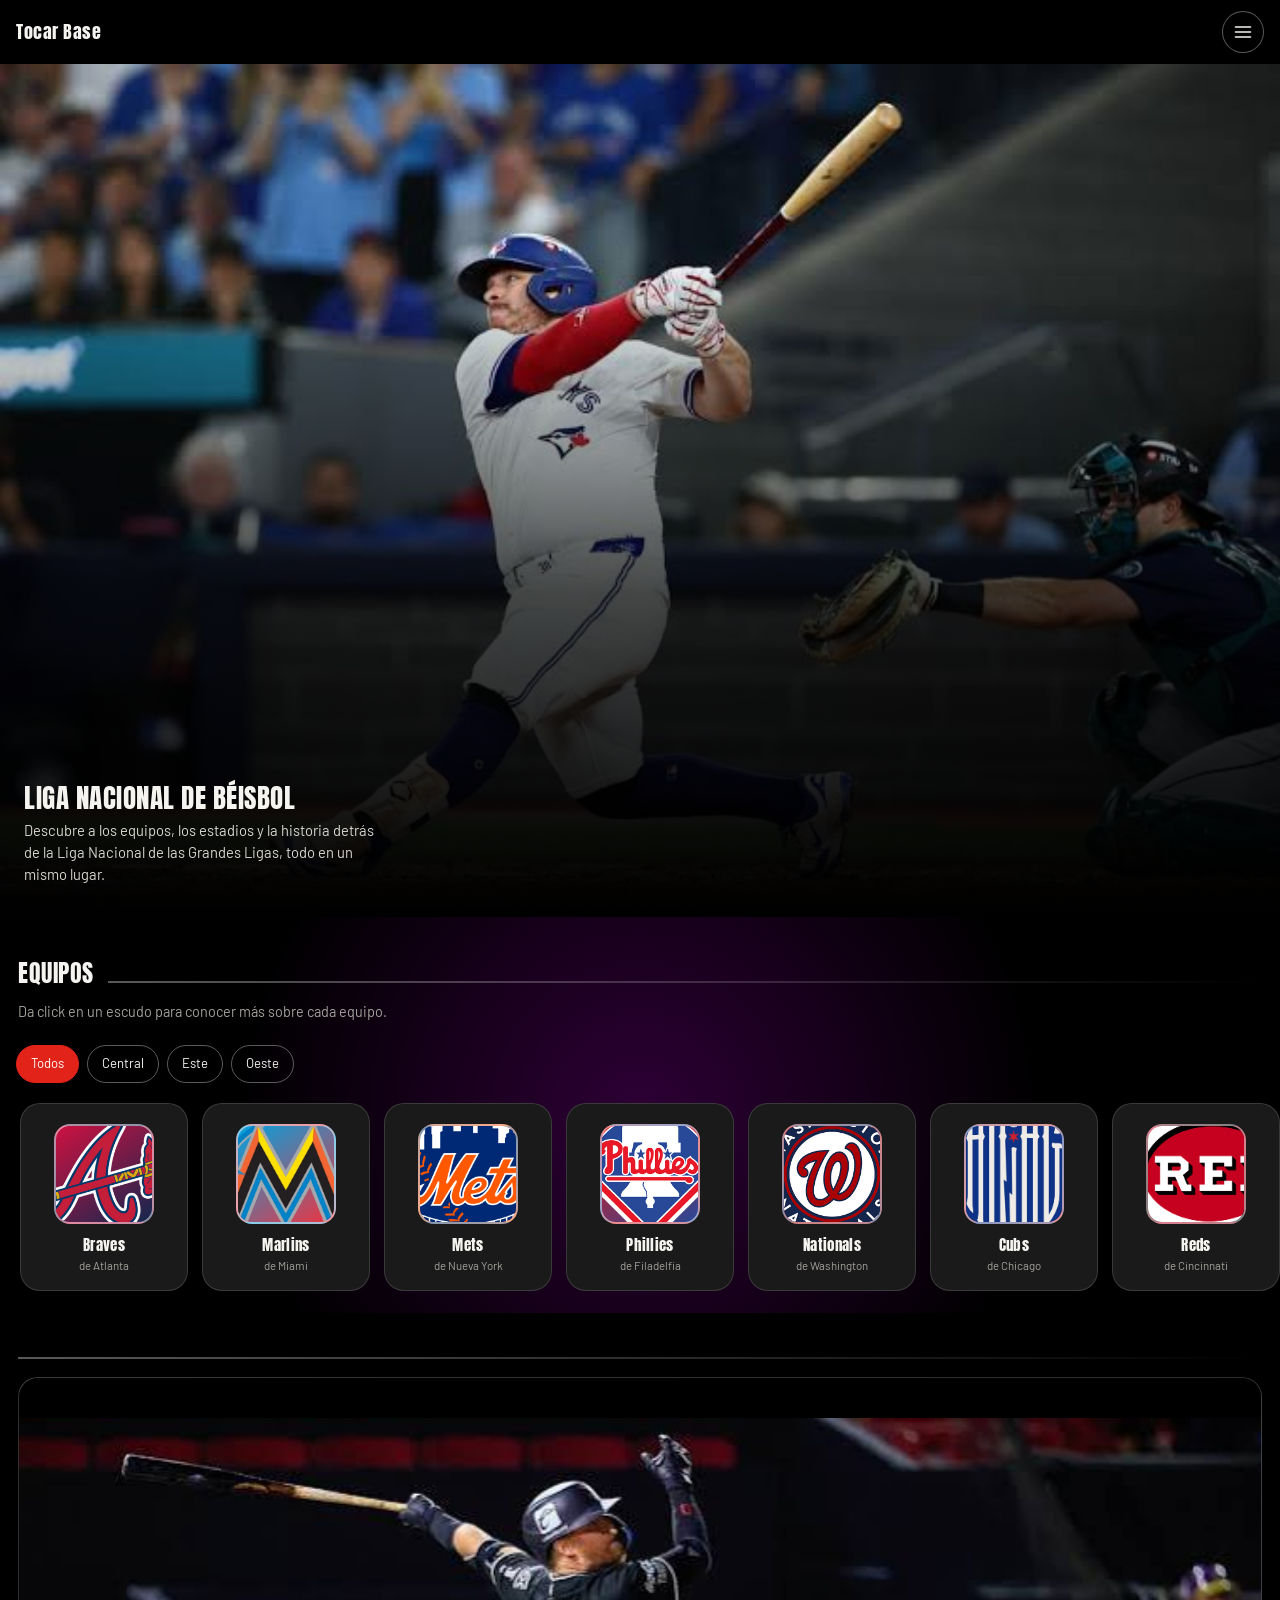
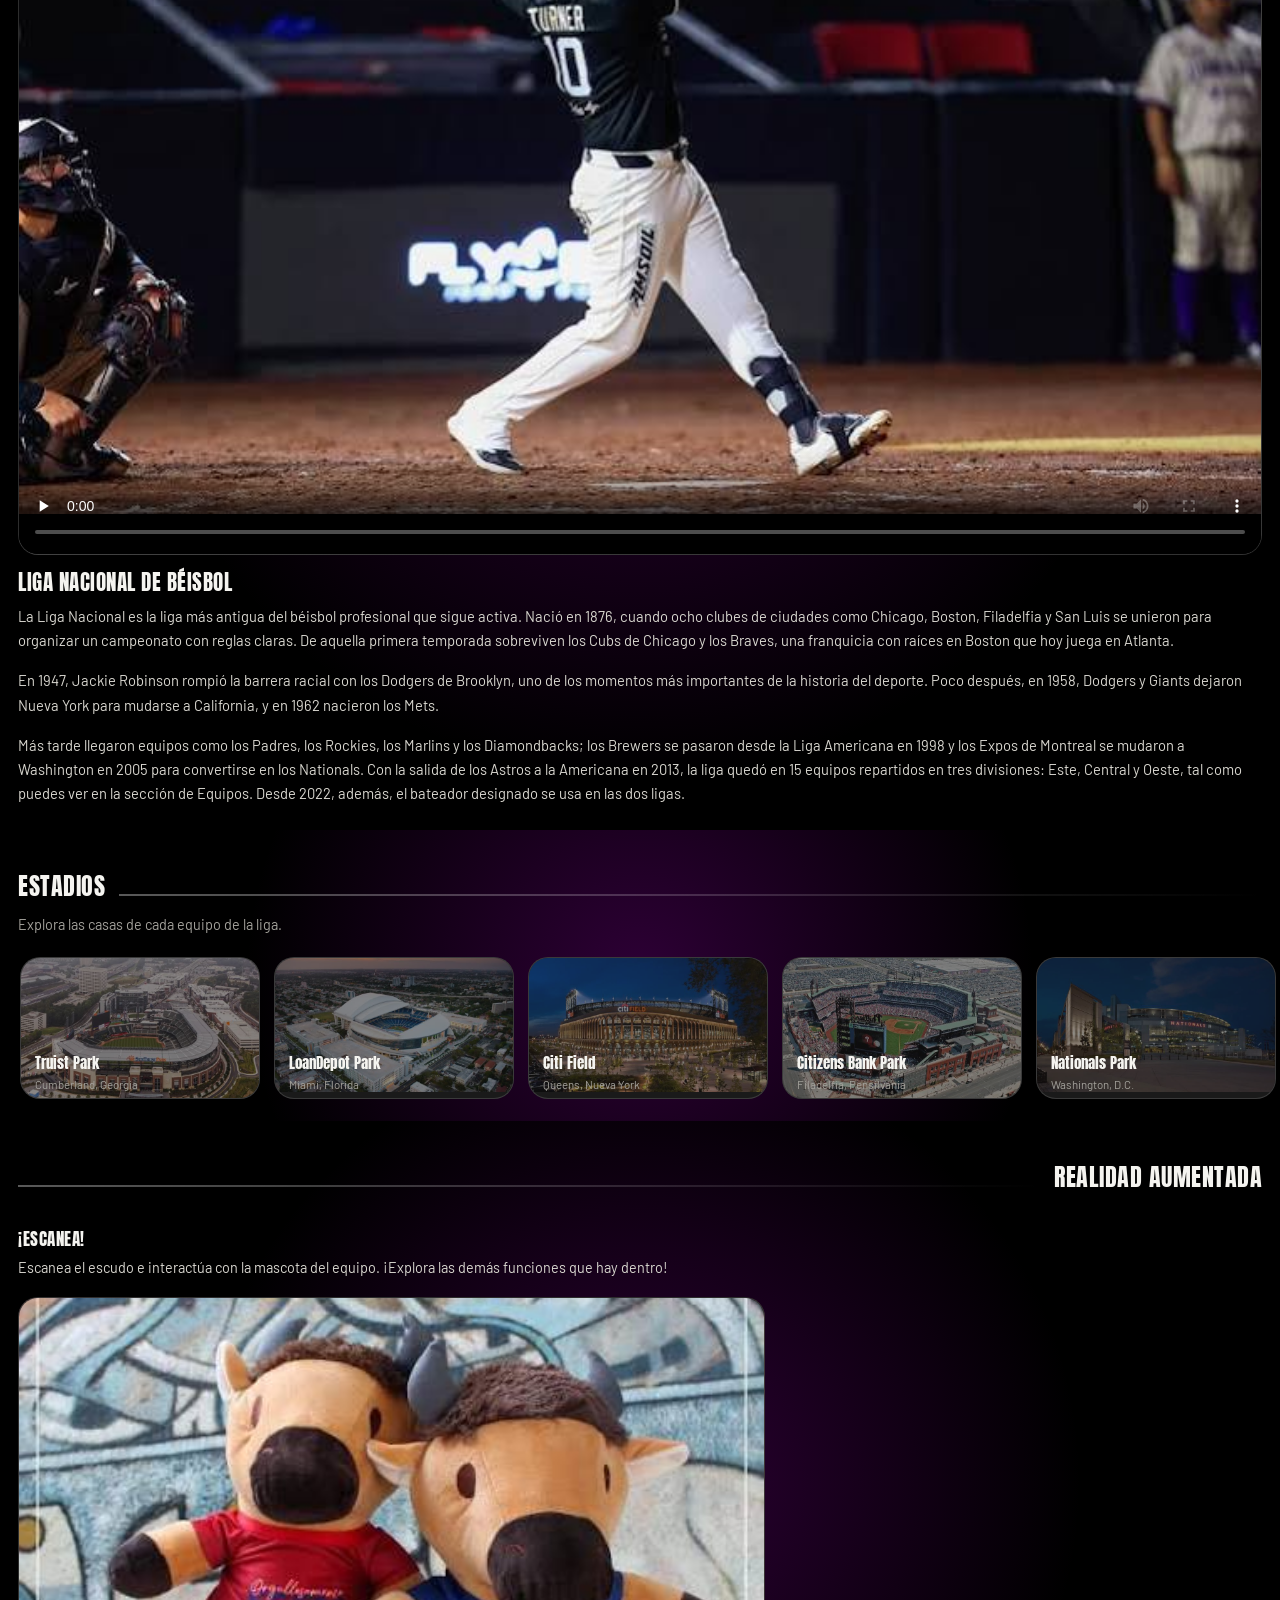
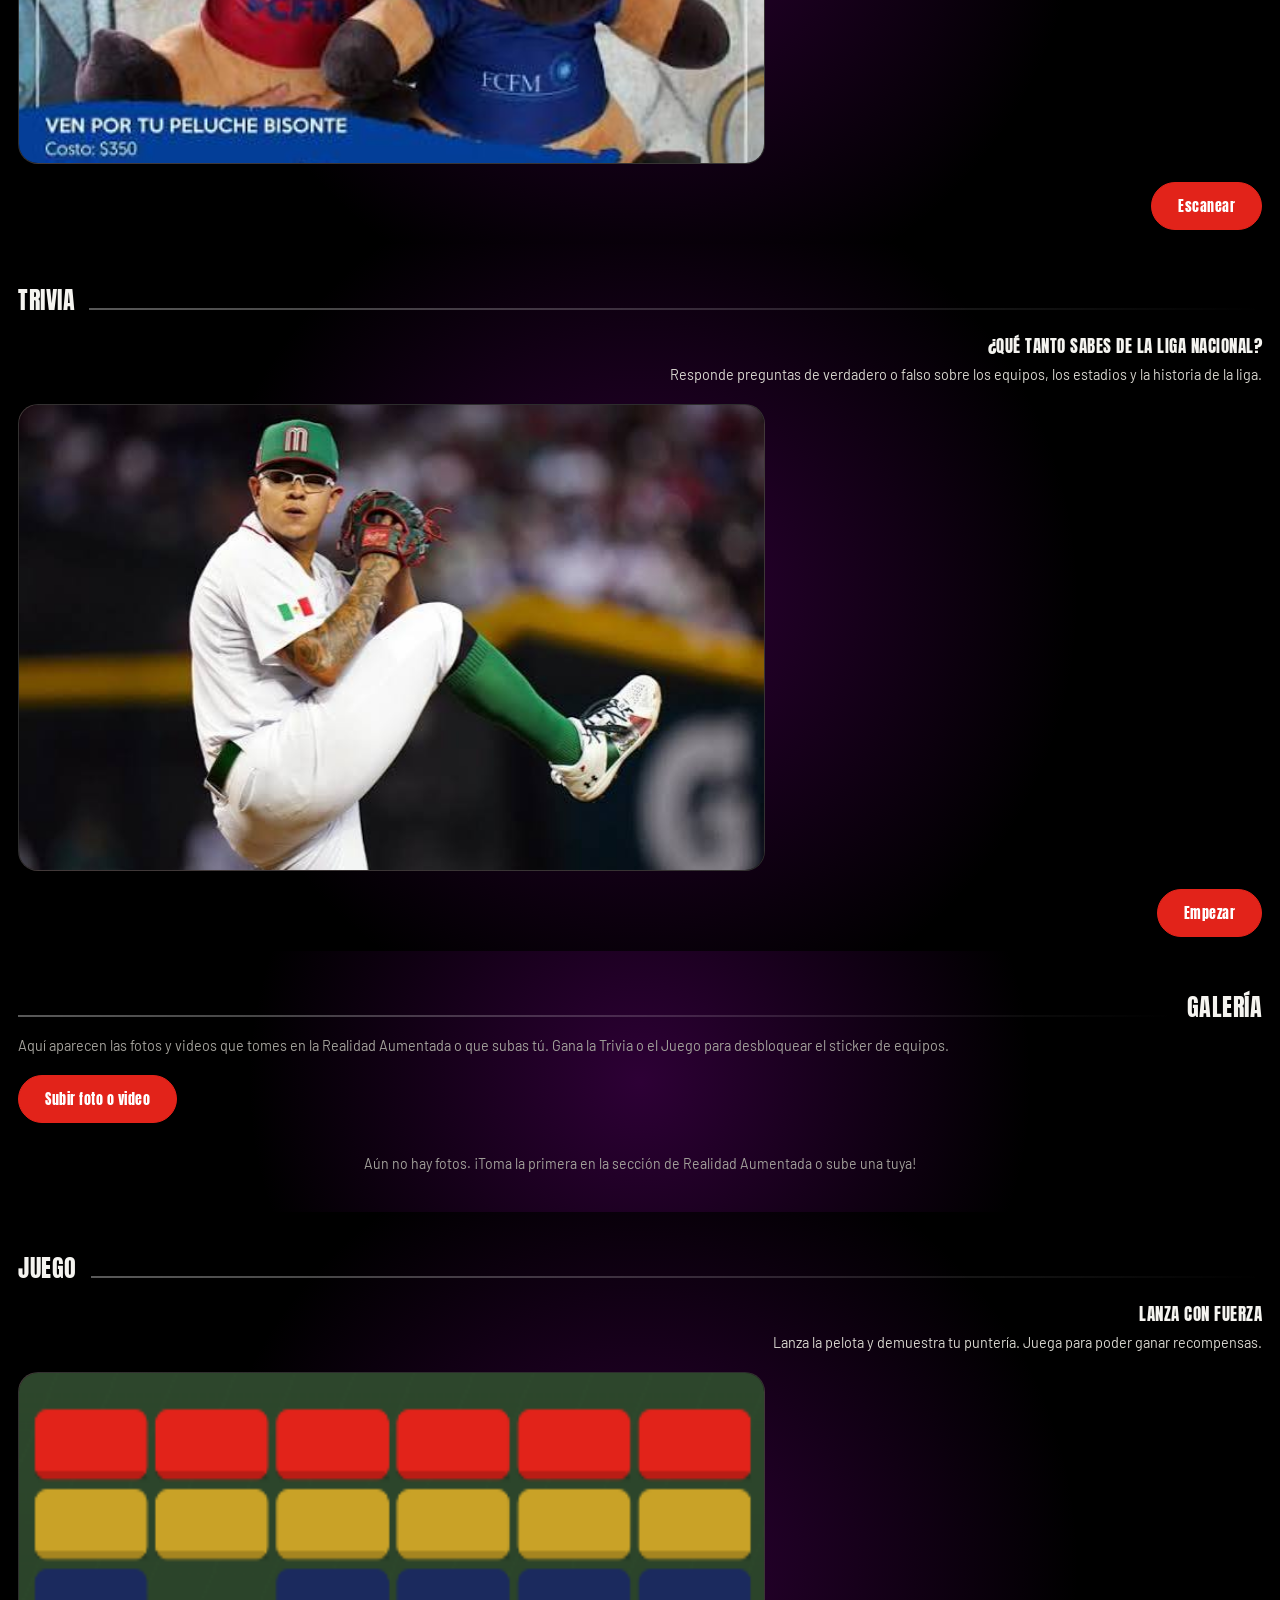
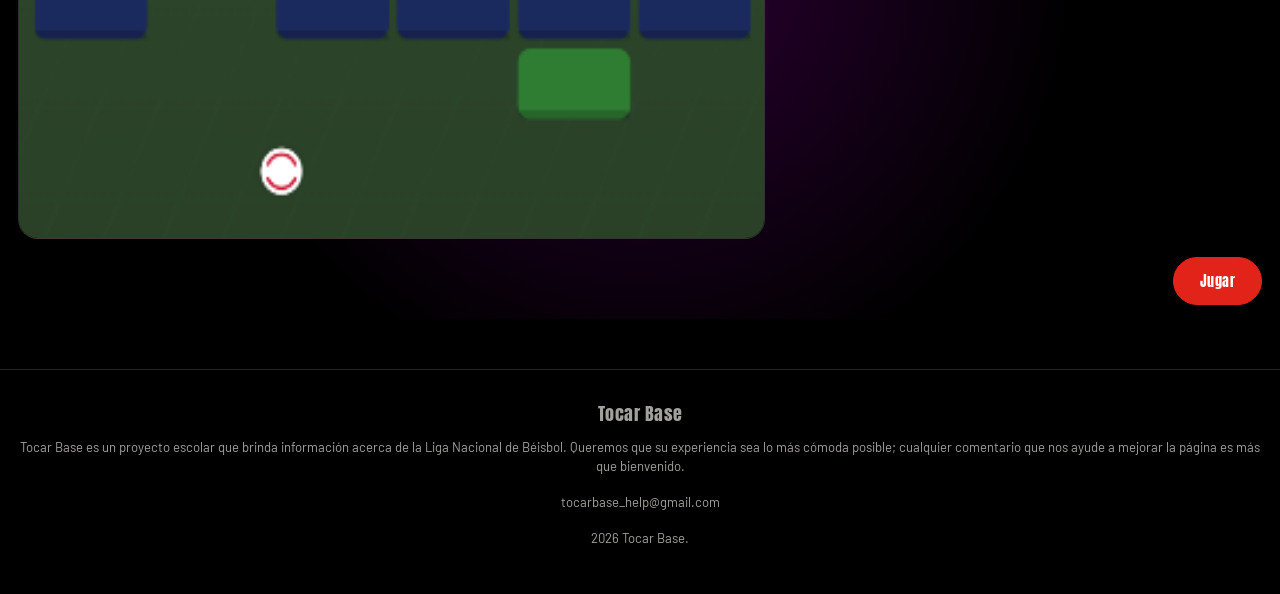
==== commit 02806a76: "el nuevo main" ====
--- a/index.html
+++ b/index.html
@@ -92,7 +92,10 @@
     </div>
     <div class="about-photo">
 
-      <img src="Images/Bateador_2.jpg" alt="Imagen Historia">
+      <video controls playsinline preload="none" poster="Images/Bateador_2.jpg">
+        <source src="Videos/Liga_Nacional.mp4" type="video/mp4">
+        Tu navegador no puede reproducir este video.
+      </video>
 
     </div>
     <div class="about-text">
@@ -111,6 +114,7 @@
         la liga quedó en 15 equipos repartidos en tres divisiones: Este, Central y Oeste, 
         tal como puedes ver en la sección de Equipos. Desde 2022, además, el bateador designado se usa en las dos ligas.</p>
     </div>
+
   </section>
 
   <section id="estadios" class="section" aria-label="Estadios">
@@ -174,15 +178,17 @@
     <h2>Galería</h2>
     <div class="rule"></div>
   </div>
-  <p class="section-sub">Aquí aparecen las fotos que tomes en la Realidad Aumentada. Gana la Trivia o el Juego para desbloquear el sticker de equipos.</p>
+  <p class="section-sub">Aquí aparecen las fotos y videos que tomes en la Realidad Aumentada o que subas tú. Gana la Trivia o el Juego para desbloquear el sticker de equipos.</p>
 
   <div class="gallery-actions">
+    <button class="btn-solid" id="btnSubir" type="button">Subir foto o video</button>
+    <input type="file" id="inputSubir" accept="image/*,video/*" multiple hidden>
     <button class="btn-ghost" id="btnBorrarTodo" type="button">Borrar todo</button>
     <p class="gallery-status" id="galleryStatus" role="status"></p>
   </div>
 
   <div class="gallery-grid" id="galleryGrid"></div>
-  <p class="gallery-empty" id="galleryEmpty" hidden>Aún no hay fotos. ¡Toma la primera en la sección de Realidad Aumentada!</p>
+  <p class="gallery-empty" id="galleryEmpty" hidden>Aún no hay fotos. ¡Toma la primera en la sección de Realidad Aumentada o sube una tuya!</p>
   </section>
  
   <section id="juego" class="section" aria-label="Juego">
--- a/css/galeria.css
+++ b/css/galeria.css
@@ -1,39 +1,122 @@
-/* galeria.css — agrégalo DESPUÉS de styles.css */
-.gallery-actions{ padding: 0 18px 14px; display: flex; align-items: center; gap: 12px; flex-wrap: wrap; }
-.gallery-status{ margin: 0; font-size: .82rem; color: var(--text-muted); }
-.gallery-empty{ padding: 6px 18px 14px; color: var(--text-muted); font-size: .88rem; text-align: center; }
-
-.gallery-tile{ background: #0a0a0a !important; }
-.gallery-tile::after{ display: none; }
-.gallery-tile img{
-  position: absolute; inset: 0;
-  width: 100%; height: 100%;
-  object-fit: contain;   /* foto completa, sin recortar ni deformar */
-  /* Si prefieres llenar todo el cuadro recortando los bordes, usa: cover */
+.gallery-actions {
+  padding: 0 18px 14px;
+  display: flex;
+  align-items: center;
+  gap: 12px;
+  flex-wrap: wrap;
 }
 
-/* Editor */
-.editor-card{ max-height: 94vh; overflow-y: auto; }
-.editor-head .circle-btn{
-  width: 36px; height: 36px; border-radius: 50%;
+.gallery-status {
+  margin: 0;
+  font-size: .82rem;
+  color: var(--text-muted);
+}
+
+.gallery-empty {
+  padding: 6px 18px 14px;
+  color: var(--text-muted);
+  font-size: .88rem;
+  text-align: center;
+}
+
+.gallery-tile {
+  background: #0a0a0a !important;
+}
+
+.gallery-tile::after {
+  display: none;
+}
+
+.gallery-tile img, .gallery-tile video {
+  position: absolute;
+  inset: 0;
+  width: 100%;
+  height: 100%;
+  object-fit: contain;
+}
+
+.editor-card {
+  max-height: 94vh;
+  overflow-y: auto;
+}
+
+.editor-head .circle-btn {
+  width: 36px;
+  height: 36px;
+  border-radius: 50%;
   border: 1px solid var(--border-strong);
-  background: transparent; color: var(--text);
-  display: flex; align-items: center; justify-content: center;
+  background: transparent;
+  color: var(--text);
+  display: flex;
+  align-items: center;
+  justify-content: center;
 }
-.editor-canvas-wrap canvas,
-#edCanvas{
-  width: auto; height: auto;
-  max-width: 100%; max-height: 40vh;
+
+.editor-canvas-wrap canvas, #edCanvas {
+  width: auto;
+  height: auto;
+  max-width: 100%;
+  max-height: 40vh;
   aspect-ratio: auto;
 }
-.fx-list{ padding: 0 16px 6px; }
-.fx-row{ margin-bottom: 8px; }
-.fx-row label{
-  display: flex; justify-content: space-between;
-  font-size: .8rem; color: var(--text-muted); margin-bottom: 2px;
+
+.fx-list {
+  padding: 0 16px 6px;
 }
-.fx-row output{ color: var(--text); }
-.fx-row .form-range{ accent-color: var(--accent); }
-.editor-actions-2{ padding-top: 0; }
-.editor-actions .btn-ghost, .editor-actions .btn-solid{ padding: 12px 10px; font-size: .78rem; }
-.btn-danger{ border-color: #ff5c5c; color: #ff8080; }
+
+.fx-row {
+  margin-bottom: 8px;
+}
+
+.fx-row label {
+  display: flex;
+  justify-content: space-between;
+  font-size: .8rem;
+  color: var(--text-muted);
+  margin-bottom: 2px;
+}
+
+.fx-row output {
+  color: var(--text);
+}
+
+.fx-row .form-range {
+  accent-color: var(--accent);
+}
+
+.editor-actions-2 {
+  padding-top: 0;
+}
+
+.editor-actions .btn-ghost, .editor-actions .btn-solid {
+  padding: 12px 10px;
+  font-size: .78rem;
+}
+
+.btn-danger {
+  border-color: #ff5c5c;
+  color: #ff8080;
+}
+
+.video-box {
+  position: relative;
+  overflow: hidden;
+  line-height: 0;
+  border-radius: var(--radius-md);
+  border: 1px solid var(--border);
+}
+
+.video-box video {
+  display: block;
+  width: auto;
+  height: auto;
+  max-width: 320px;
+  max-height: 40vh;
+  cursor: pointer;
+}
+
+.video-sticker {
+  position: absolute;
+  pointer-events: none;
+  filter: drop-shadow(0 2px 4px rgba(0,0,0,.45));
+}
